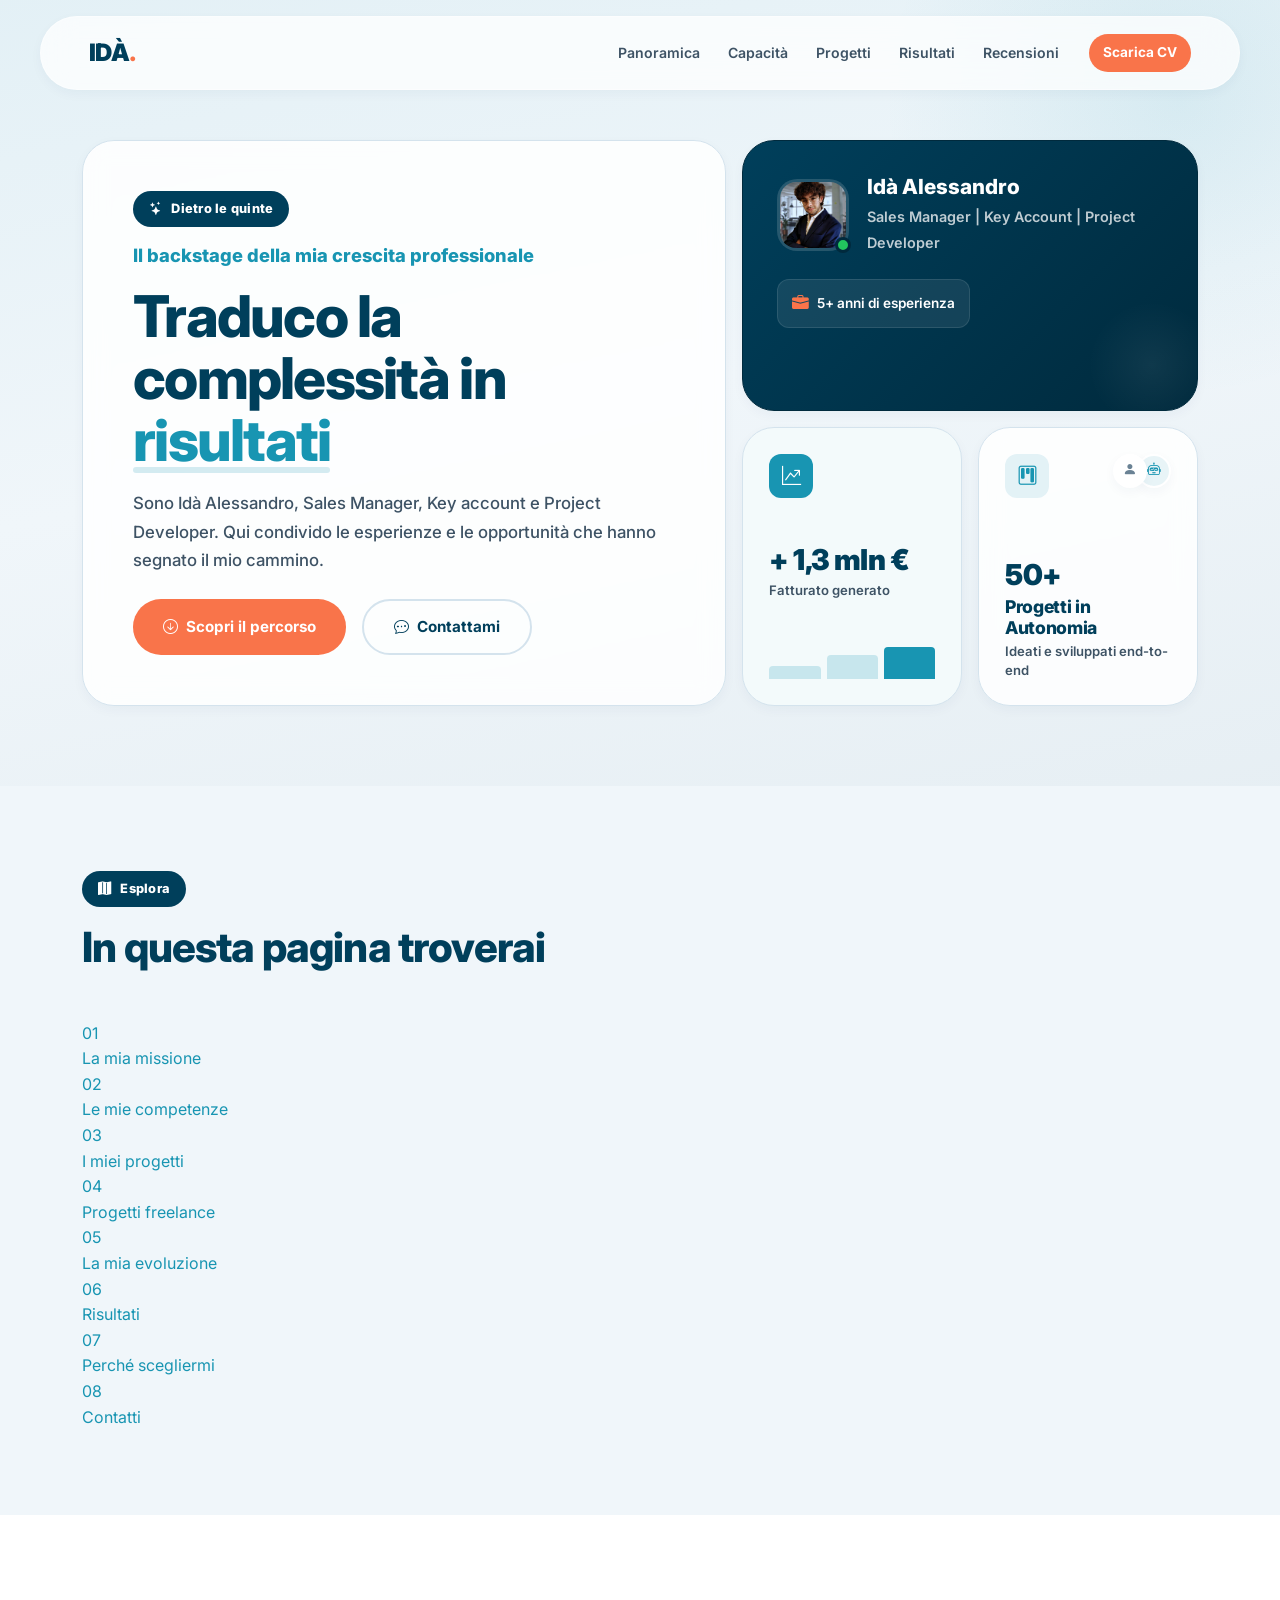
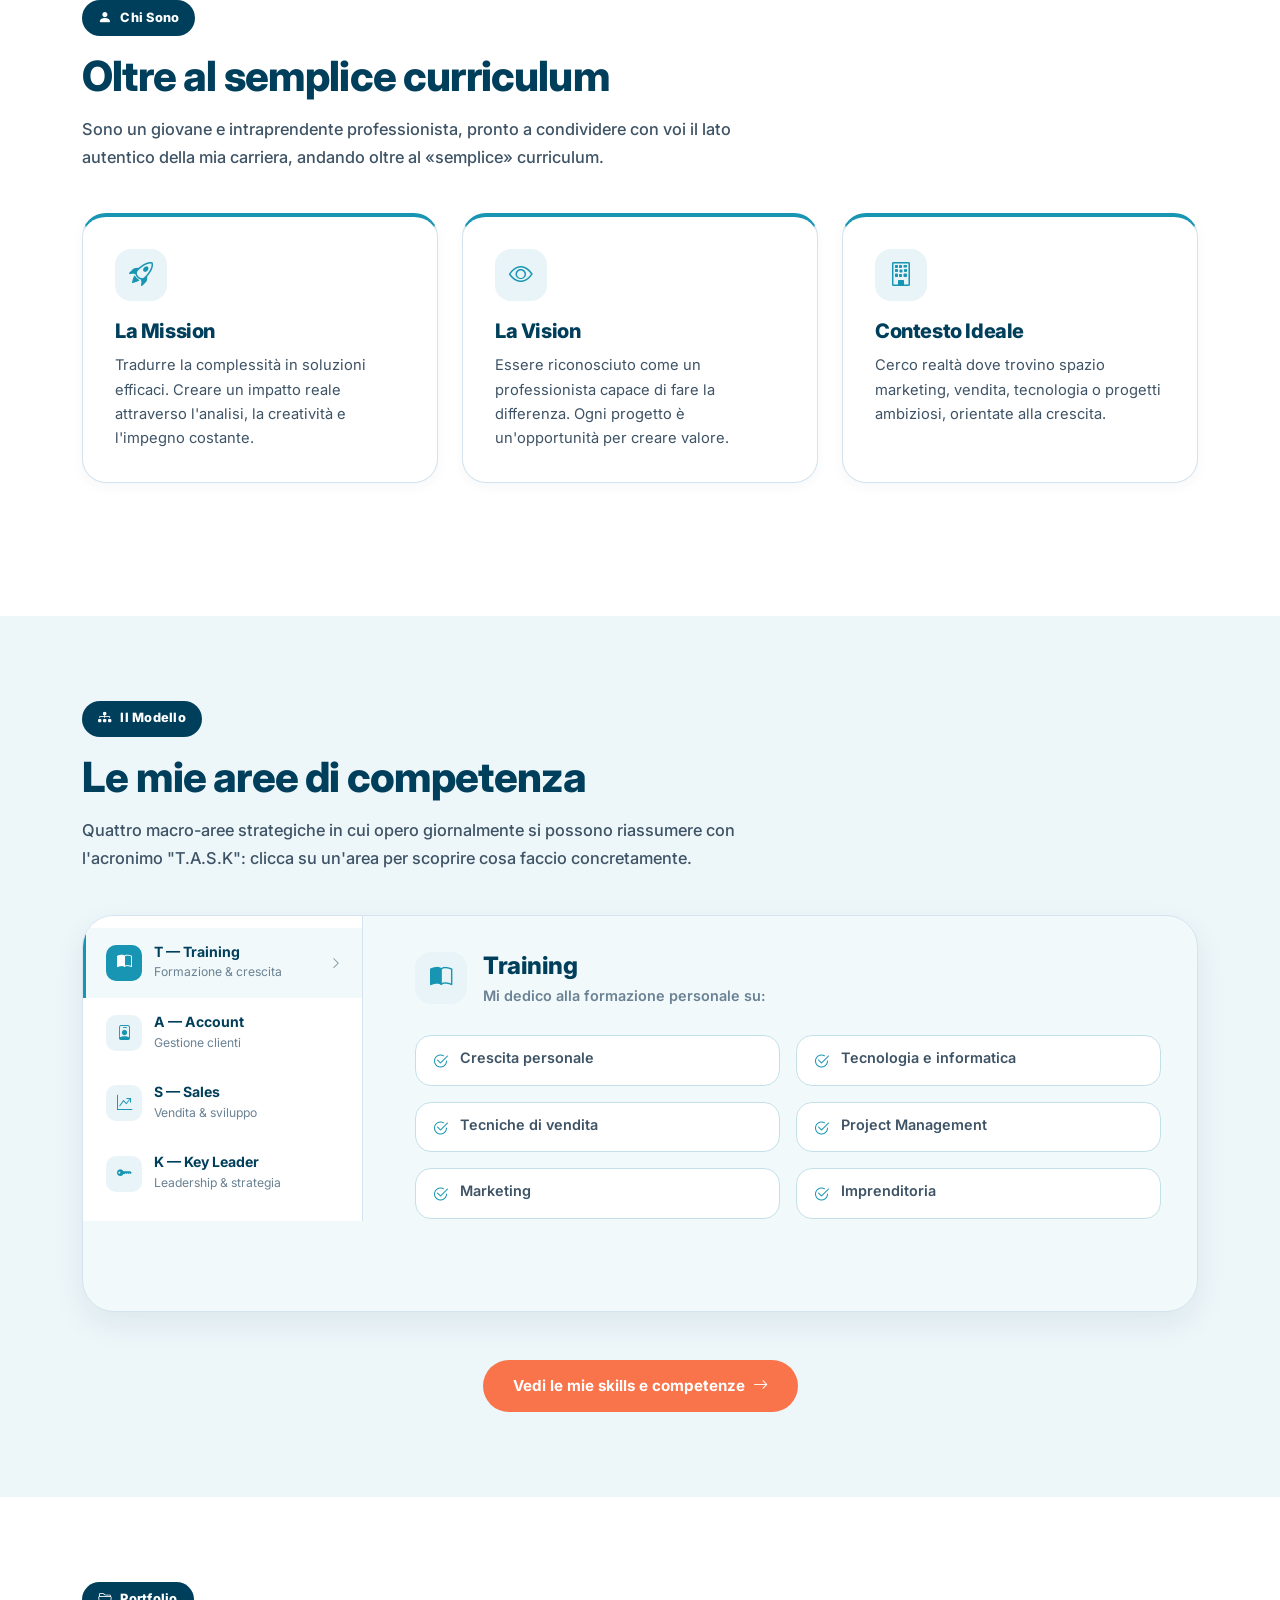
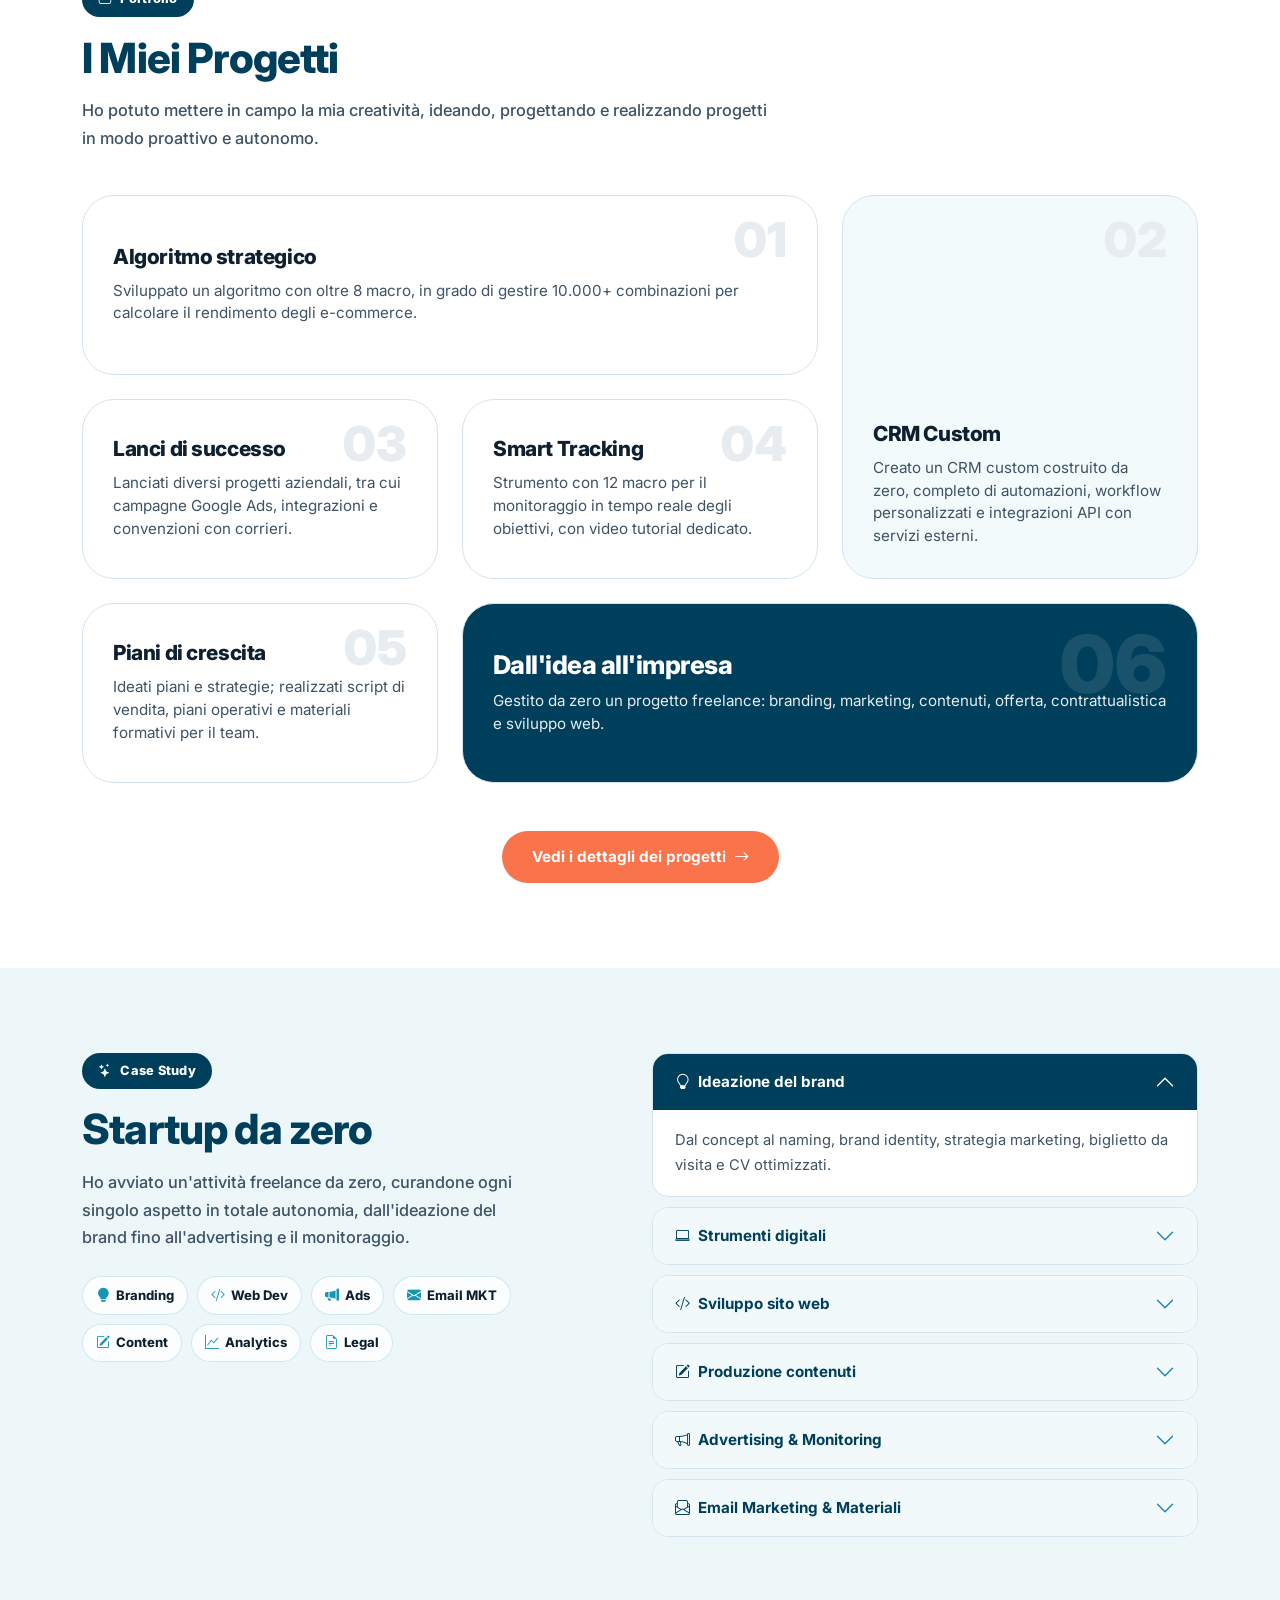
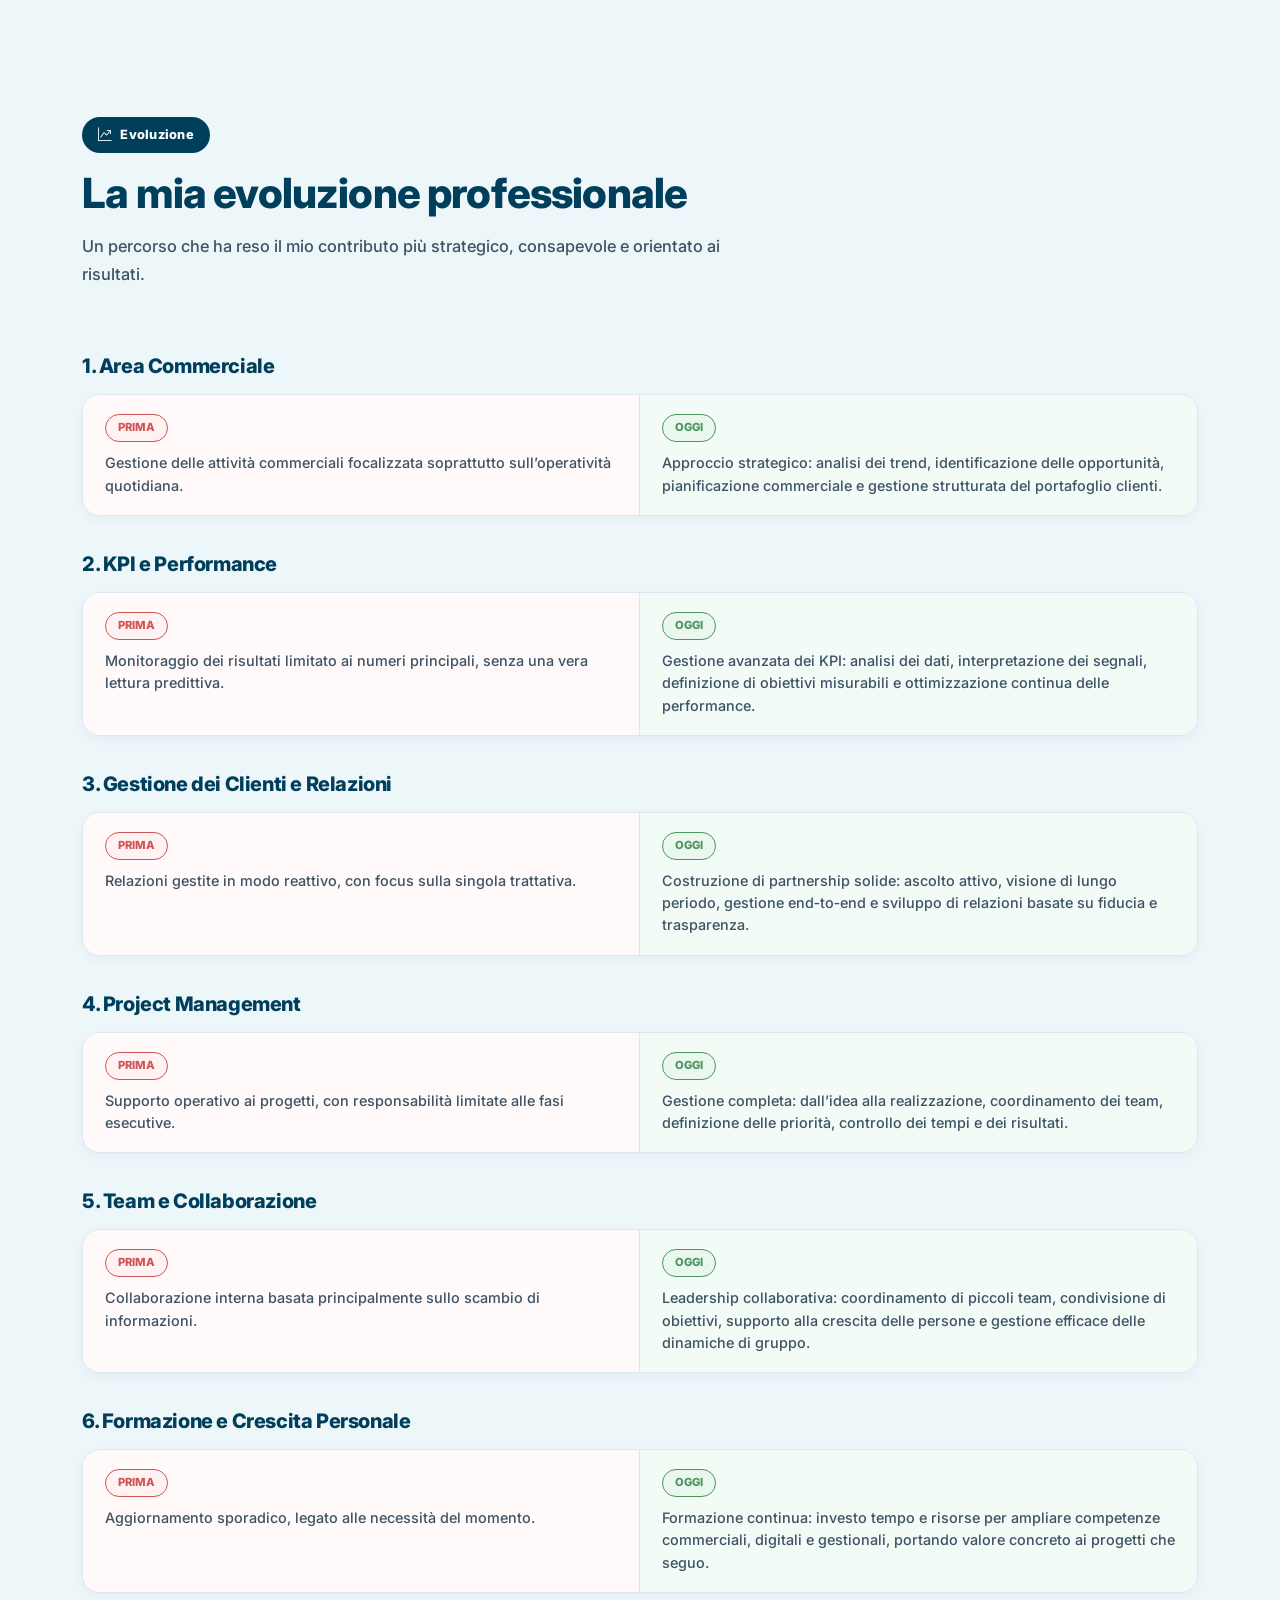
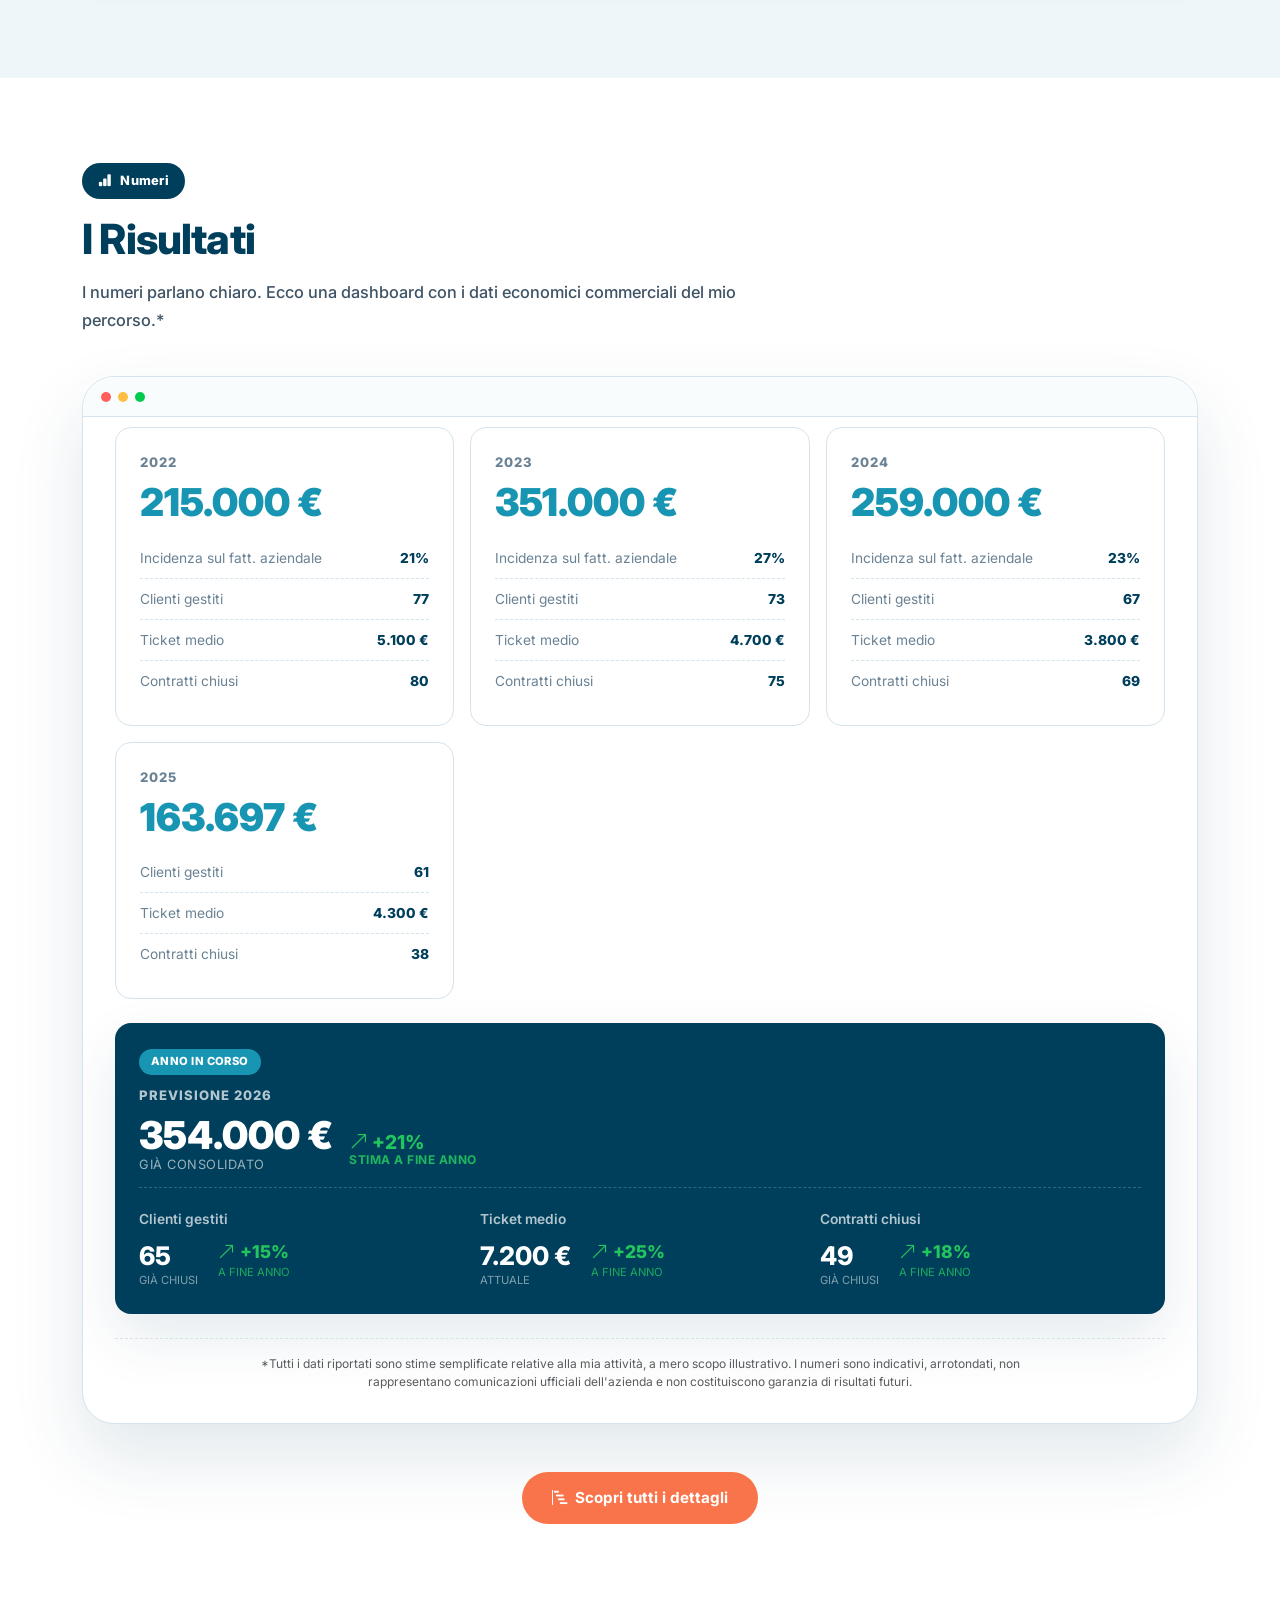
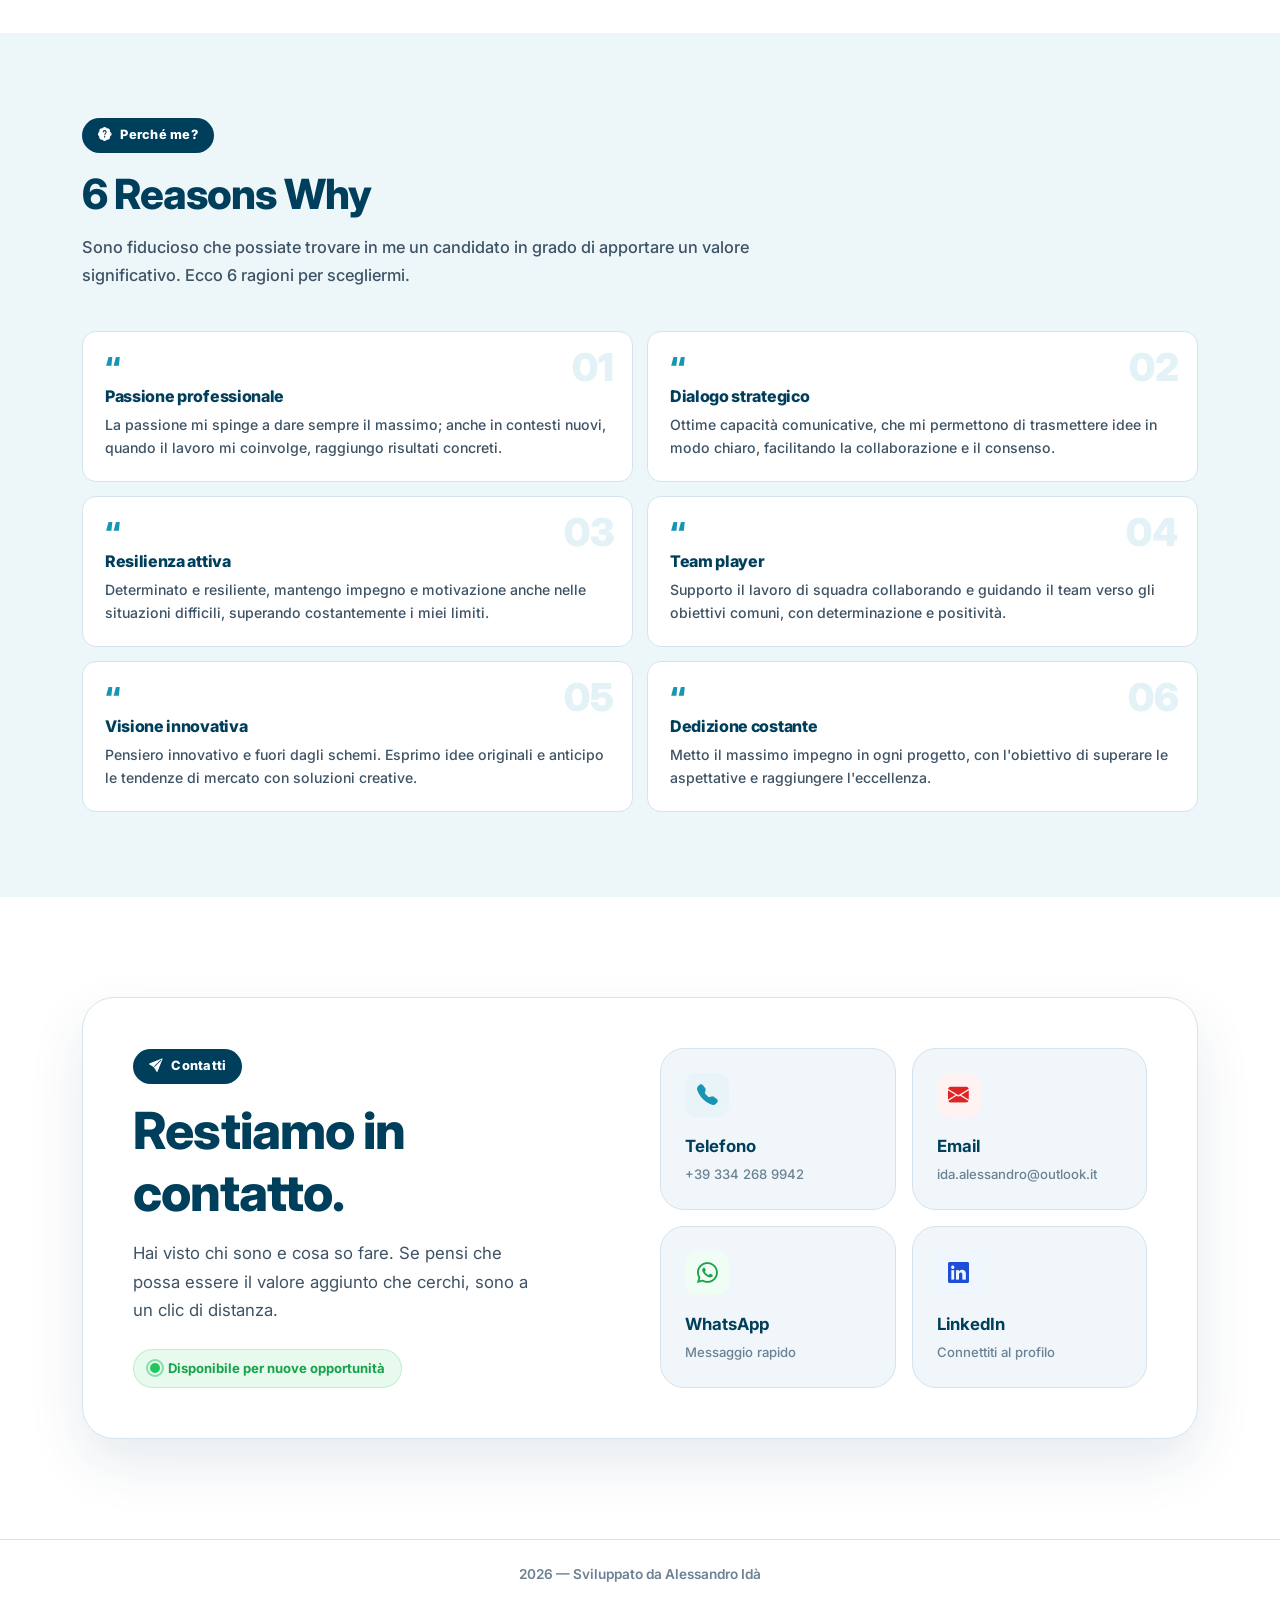
==== index.html @ d394db42 "Update index.html" ====
<!DOCTYPE html>
<html lang="it">
<head>
    <meta charset="utf-8">
    <meta name="viewport" content="width=device-width, initial-scale=1.0">
    <title>Idà Alessandro | Sales Manager · Key Account · Project Developer</title>
    <meta name="description" content="Il backstage della mia crescita professionale. Sales Manager, Key Account e Project Developer con risultati concreti.">
    <meta name="theme-color" content="#003f5b">
    <link href="https://fonts.googleapis.com" rel="preconnect">
    <link href="https://fonts.gstatic.com" rel="preconnect" crossorigin>
    <link href="https://fonts.googleapis.com/css2?family=Inter:wght@300;400;500;600;700;800;900&display=swap" rel="stylesheet">
    <link href="https://cdn.jsdelivr.net/npm/bootstrap@5.3.2/dist/css/bootstrap.min.css" rel="stylesheet">
    <link rel="stylesheet" href="https://cdn.jsdelivr.net/npm/bootstrap-icons@1.11.1/font/bootstrap-icons.css">
    <link href="https://unpkg.com/aos@2.3.1/dist/aos.css" rel="stylesheet">
    <link href="style.css" rel="stylesheet">
</head>
<body>

<!-- ═══════════════════════════════════════════════════════════════
     NAVBAR — Floating Glassmorphism Pill
     ═══════════════════════════════════════════════════════════════ -->
<div class="nav-wrapper">
    <nav id="navbar" class="navbar navbar-expand-lg navbar-floating">
        <div class="container-fluid px-4">
            <a class="navbar-brand" href="#home">IDÀ<span>.</span></a>
            <button class="custom-hamburger d-lg-none" id="mobileMenuBtn">
                <span></span><span></span><span></span>
            </button>
            <div class="d-none d-lg-block" id="navbarNav">
                <ul class="navbar-nav ms-auto align-items-center">
                    <li class="nav-item"><a class="nav-link active" href="index.html">Panoramica</a></li>
                    <li class="nav-item"><a class="nav-link" href="capacita.html">Capacità</a></li>
                    <li class="nav-item"><a class="nav-link" href="progetti.html">Progetti</a></li>
                    <li class="nav-item"><a class="nav-link" href="risultati.html">Risultati</a></li>
                    <li class="nav-item"><a class="nav-link" href="recensioni.html">Recensioni</a></li>
                    <li class="nav-item ms-lg-3"><a class="nav-link nav-cta-btn" href="#contatti">Scarica CV</a></li>
                </ul>
            </div>
        </div>
    </nav>
</div>

<!-- Mobile Sidebar Menu 3/4 -->
<div class="mobile-sidebar-backdrop" id="sidebarBackdrop"></div>
<div class="mobile-sidebar" id="mobileSidebar">
    <div class="msb-header">
        <span class="msb-logo">IDÀ.</span>
        <button class="msb-close" id="mobileMenuClose"><i class="bi bi-x-lg"></i></button>
    </div>
    <nav class="msb-nav">
        <a href="index.html" class="msb-link active">Panoramica</a>
        <a href="capacita.html" class="msb-link">Capacità</a>
        <a href="progetti.html" class="msb-link">Progetti</a>
        <a href="risultati.html" class="msb-link">Risultati</a>
        <a href="recensioni.html" class="msb-link">Recensioni</a>
        <a href="#contatti" class="msb-link cta">Scarica CV</a>
    </nav>
</div>


<!-- ═══════════════════════════════════════════════════════════════
     HERO — Bento Grid Layout (Ultra Modern)
     ═══════════════════════════════════════════════════════════════ -->
<section id="home" class="hero bento-hero">
    <div class="container">
        <div class="bento-hero-grid">

            <!-- Main Content Cell -->
            <div class="bh-cell bh-main" data-aos="fade-up" data-aos-duration="900">
                <div class="kicker"><i class="bi bi-stars"></i> Dietro le quinte</div>
                <p class="hero-pain-line">
                    <span class="d-md-none">Il backstage della mia crescita</span>
                    <span class="d-none d-md-inline">Il backstage della mia crescita professionale</span>
                </p>
                <h1>Traduco la complessità in <em>risultati</em></h1>
                <p class="hero-lead">Sono Idà Alessandro, Sales Manager, Key account e Project Developer. Qui condivido le esperienze e le opportunità che hanno segnato il mio cammino.</p>

                <div class="hero-actions mt-4 d-flex flex-wrap gap-3">
                    <a href="#chi-sono" class="btn-cta"><i class="bi bi-arrow-down-circle"></i> Scopri il percorso</a>
                    <a href="#contatti" class="btn-outline"><i class="bi bi-chat-dots"></i> Contattami</a>
                </div>
            </div>

            <!-- Profile Cell -->
            <div class="bh-cell bh-profile" data-aos="fade-up" data-aos-duration="900" data-aos-delay="100">
                <div class="bh-profile-top">
                    <div class="bh-avatar">
                        <!-- Sostituisci questo link con la tua foto reale -->
                        <img src="images/Foto profilo.jpeg" alt="Foto Idà Alessandro" style="object-fit: cover;">
                        <div class="bh-status-dot"></div>
                    </div>
                    <div class="bh-profile-info">
                        <strong>Idà Alessandro</strong>
                        <span>Sales Manager | Key Account | Project Developer</span>
                    </div>
                </div>
                <div class="bh-profile-tags mt-4">
                    <div class="bh-tag"><i class="bi bi-briefcase-fill"></i> 5+ anni di esperienza</div>
                </div>
            </div>

            <!-- Stats Cell 1: Fatturato -->
            <div class="bh-cell bh-stat stat-revenue" data-aos="fade-up" data-aos-duration="900" data-aos-delay="200">
                <div class="bh-stat-icon"><i class="bi bi-graph-up-arrow"></i></div>
                <div class="bh-stat-data">
                    <h3>+ 1,3 mln €</h3>
                    <p>Fatturato generato</p>
                </div>
                <div class="bh-stat-chart">
                    <div class="bar bar-1"></div>
                    <div class="bar bar-2"></div>
                    <div class="bar bar-3"></div>
                </div>
            </div>

            <!-- Stats Cell 2: Progetti -->
            <div class="bh-cell bh-stat stat-projects" data-aos="fade-up" data-aos-duration="900" data-aos-delay="300">
                <div class="bh-stat-top">
                    <div class="bh-stat-icon"><i class="bi bi-kanban"></i></div>
                    <div class="bh-avatars">
                        <span><i class="bi bi-person-fill"></i></span>
                        <span><i class="bi bi-robot"></i></span>
                    </div>
                </div>
                <div class="bh-stat-data">
                    <h3>50+</h3>
                    <h4>Progetti in Autonomia</h4>
                    <p>Ideati e sviluppati end-to-end</p>
                </div>
            </div>

        </div>
    </div>
</section>


<!-- ═══════════════════════════════════════════════════════════════
     PAGE INDEX / TIMELINE (IN QUESTA PAGINA TROVERAI)
     ═══════════════════════════════════════════════════════════════ -->
<section id="page-index" class="cv-section timeline-section">
    <div class="container">
        <div class="section-header mb-5" data-aos="fade-up">
            <div class="kicker"><i class="bi bi-map-fill"></i> Esplora</div>
            <h2>In questa pagina troverai</h2>
        </div>

        <div class="explore-matrix" data-aos="fade-up" data-aos-delay="100">
            <a href="#chi-sono" class="matrix-item">
                <div class="mi-dot">01</div>
                <span class="mi-text">La mia missione</span>
            </a>
            <a href="#task" class="matrix-item">
                <div class="mi-dot">02</div>
                <span class="mi-text">Le mie competenze</span>
            </a>
            <a href="#progetti" class="matrix-item">
                <div class="mi-dot">03</div>
                <span class="mi-text">I miei progetti</span>
            </a>
            <a href="#startup" class="matrix-item">
                <div class="mi-dot">04</div>
                <span class="mi-text">Progetti freelance</span>
            </a>
            <a href="#obiettivi" class="matrix-item">
                <div class="mi-dot">05</div>
                <span class="mi-text">La mia evoluzione</span>
            </a>
            <a href="#risultati" class="matrix-item">
                <div class="mi-dot">06</div>
                <span class="mi-text">Risultati</span>
            </a>
            <a href="#reasons" class="matrix-item">
                <div class="mi-dot">07</div>
                <span class="mi-text">Perché scegliermi</span>
            </a>
            <a href="#contatti" class="matrix-item">
                <div class="mi-dot">08</div>
                <span class="mi-text">Contatti</span>
            </a>
        </div>
    </div>
</section>

<!-- ═══════════════════════════════════════════════════════════════
     CHI SONO — accent-top vision cards + Before/After rows
     ═══════════════════════════════════════════════════════════════ -->
<section id="chi-sono" class="cv-section white">
    <div class="container">
        <div class="section-header" data-aos="fade-up">
            <div class="kicker"><i class="bi bi-person-fill"></i> Chi Sono</div>
            <h2>Oltre al semplice curriculum</h2>
            <p>Sono un giovane e intraprendente professionista, pronto a condividere con voi il lato autentico della mia carriera, andando oltre al «semplice» curriculum.</p>
        </div>

        <div class="row g-4 mb-5">
            <div class="col-md-4" data-aos="fade-up" data-aos-delay="50">
                <div class="vision-card">
                    <div class="vision-icon"><i class="bi bi-rocket-takeoff"></i></div>
                    <h3>La Mission</h3>
                    <p>Tradurre la complessità in soluzioni efficaci. Creare un impatto reale attraverso l'analisi, la creatività e l'impegno costante.</p>
                </div>
            </div>
            <div class="col-md-4" data-aos="fade-up" data-aos-delay="150">
                <div class="vision-card">
                    <div class="vision-icon"><i class="bi bi-eye"></i></div>
                    <h3>La Vision</h3>
                    <p>Essere riconosciuto come un professionista capace di fare la differenza. Ogni progetto è un'opportunità per creare valore.</p>
                </div>
            </div>
            <div class="col-md-4" data-aos="fade-up" data-aos-delay="250">
                <div class="vision-card">
                    <div class="vision-icon"><i class="bi bi-building"></i></div>
                    <h3>Contesto Ideale</h3>
                    <p>Cerco realtà dove trovino spazio marketing, vendita, tecnologia o progetti ambiziosi, orientate alla crescita.</p>
                </div>
            </div>
        </div>
    </div>
</section>


<!-- ═══════════════════════════════════════════════════════════════
     T.A.S.K. — Interactive tab layout
     ═══════════════════════════════════════════════════════════════ -->
<section id="task" class="cv-section soft">
    <div class="container">
        <div class="section-header" data-aos="fade-up">
            <div class="kicker"><i class="bi bi-diagram-3-fill"></i> Il Modello</div>
            <h2>Le mie aree di competenza</h2>
            <p>Quattro macro-aree strategiche in cui opero giornalmente si possono riassumere con l'acronimo "T.A.S.K": clicca su un'area per scoprire cosa faccio concretamente.</p>
        </div>

        <div class="task-explorer" data-aos="fade-up" data-aos-delay="100">

            <!-- Left: tab navigation -->
            <div class="task-tabs">
                <button class="task-tab active" data-tab="training">
                    <div class="task-tab-icon"><i class="bi bi-book-half"></i></div>
                    <div>
                        <strong>T — Training</strong>
                        <span>Formazione & crescita</span>
                    </div>
                    <i class="bi bi-chevron-right task-tab-arrow"></i>
                </button>
                <button class="task-tab" data-tab="account">
                    <div class="task-tab-icon"><i class="bi bi-person-badge"></i></div>
                    <div>
                        <strong>A — Account</strong>
                        <span>Gestione clienti</span>
                    </div>
                    <i class="bi bi-chevron-right task-tab-arrow"></i>
                </button>
                <button class="task-tab" data-tab="sales">
                    <div class="task-tab-icon"><i class="bi bi-graph-up-arrow"></i></div>
                    <div>
                        <strong>S — Sales</strong>
                        <span>Vendita & sviluppo</span>
                    </div>
                    <i class="bi bi-chevron-right task-tab-arrow"></i>
                </button>
                <button class="task-tab" data-tab="keyleader">
                    <div class="task-tab-icon"><i class="bi bi-key-fill"></i></div>
                    <div>
                        <strong>K — Key Leader</strong>
                        <span>Leadership & strategia</span>
                    </div>
                    <i class="bi bi-chevron-right task-tab-arrow"></i>
                </button>
            </div>

            <!-- Right: detail panel -->
            <div class="task-detail">

                <div class="task-panel active" id="panel-training">
                    <div class="tp-head">
                        <div class="tp-icon"><i class="bi bi-book-half"></i></div>
                        <div>
                            <h3>Training</h3>
                            <p class="tp-sub">Mi dedico alla formazione personale su:</p>
                        </div>
                    </div>
                    <div class="tp-items">
                        <div class="tp-item-grid">
                            <div class="tp-item"><i class="bi bi-check2-circle"></i><span>Crescita personale</span></div>
                            <div class="tp-item"><i class="bi bi-check2-circle"></i><span>Tecnologia e informatica</span></div>
                            <div class="tp-item"><i class="bi bi-check2-circle"></i><span>Tecniche di vendita</span></div>
                            <div class="tp-item"><i class="bi bi-check2-circle"></i><span>Project Management</span></div>
                            <div class="tp-item"><i class="bi bi-check2-circle"></i><span>Marketing</span></div>
                            <div class="tp-item"><i class="bi bi-check2-circle"></i><span>Imprenditoria</span></div>
                        </div>
                    </div>
                </div>

                <div class="task-panel" id="panel-account">
                    <div class="tp-head">
                        <div class="tp-icon" style="background: color-mix(in srgb, var(--cta) 12%, white); color:var(--cta)"><i class="bi bi-person-badge"></i></div>
                        <div>
                            <h3>Account Manager</h3>
                            <p class="tp-sub">Gestisco le relazioni con i clienti:</p>
                        </div>
                    </div>
                    <div class="tp-items">
                        <div class="tp-item-grid">
                            <div class="tp-item"><i class="bi bi-check2-circle"></i><span>Risolvendo problemi</span></div>
                            <div class="tp-item"><i class="bi bi-check2-circle"></i><span>Intervenendo rapidamente</span></div>
                            <div class="tp-item"><i class="bi bi-check2-circle"></i><span>Analizzando esigenze</span></div>
                            <div class="tp-item"><i class="bi bi-check2-circle"></i><span>Gestendo gli insoluti</span></div>
                            <div class="tp-item"><i class="bi bi-check2-circle"></i><span>Seguendoli a 360°</span></div>
                            <div class="tp-item"><i class="bi bi-check2-circle"></i><span>Fidelizzandoli</span></div>
                        </div>
                    </div>
                </div>

                <div class="task-panel" id="panel-sales">
                    <div class="tp-head">
                        <div class="tp-icon" style="background: color-mix(in srgb, #22c55e 12%, white); color:#16a34a"><i class="bi bi-graph-up-arrow"></i></div>
                        <div>
                            <h3>Sales</h3>
                            <p class="tp-sub">Guido tutti i processi di vendita, occupandomi di:</p>
                        </div>
                    </div>
                    <div class="tp-items">
                        <div class="tp-item-grid">
                            <div class="tp-item"><i class="bi bi-check2-circle"></i><span>Trattative inbound</span></div>
                            <div class="tp-item"><i class="bi bi-check2-circle"></i><span>Preparazione offerte</span></div>
                            <div class="tp-item"><i class="bi bi-check2-circle"></i><span>Up/Cross selling</span></div>
                            <div class="tp-item"><i class="bi bi-check2-circle"></i><span>Video dimostrazioni</span></div>
                            <div class="tp-item"><i class="bi bi-check2-circle"></i><span>Negoziazioni</span></div>
                            <div class="tp-item"><i class="bi bi-check2-circle"></i><span>Analisi del business</span></div>
                        </div>
                    </div>
                </div>

                <div class="task-panel" id="panel-keyleader">
                    <div class="tp-head">
                        <div class="tp-icon" style="background: color-mix(in srgb, var(--main) 12%, white); color:var(--main)"><i class="bi bi-key-fill"></i></div>
                        <div>
                            <h3>Key Leader</h3>
                            <p class="tp-sub">Assicuro il successo dei progetti aziendali:</p>
                        </div>
                    </div>
                    <div class="tp-items">
                        <div class="tp-item-grid">
                            <div class="tp-item"><i class="bi bi-check2-circle"></i><span>Coordinando il team</span></div>
                            <div class="tp-item"><i class="bi bi-check2-circle"></i><span>Redigendo i report</span></div>
                            <div class="tp-item"><i class="bi bi-check2-circle"></i><span>Ideandoli/realizzandoli</span></div>
                            <div class="tp-item"><i class="bi bi-check2-circle"></i><span>Analizzando i dati</span></div>
                            <div class="tp-item"><i class="bi bi-check2-circle"></i><span>Presidiando riunioni</span></div>
                            <div class="tp-item"><i class="bi bi-check2-circle"></i><span>Proponendo soluzioni</span></div>
                        </div>
                    </div>
                </div>

            </div>
        </div>
        </div>

        <div class="text-center mt-5" data-aos="fade-up">
            <a href="capacita.html" class="btn-cta">Vedi le mie skills e competenze <i class="bi bi-arrow-right"></i></a>
        </div>
    </div>
</section>










<!-- ═══════════════════════════════════════════════════════════════
     PROGETTI — Bento Grid (asymmetric layout)
     ═══════════════════════════════════════════════════════════════ -->
<section id="progetti" class="cv-section white">
    <div class="container">
        <div class="section-header" data-aos="fade-up">
            <div class="kicker"><i class="bi bi-folder2-open"></i> Portfolio</div>
            <h2>I Miei Progetti</h2>
            <p>Ho potuto mettere in campo la mia creatività, ideando, progettando e realizzando progetti in modo proattivo e autonomo.</p>
        </div>

        <div class="projects-bento-grid" data-aos="fade-up" data-aos-delay="100">
            <!-- Box 1 (Largo) -->
            <div class="pb-card pb-wide">
                <span class="pb-num">01</span>
                <div class="pb-content">
                    <h4>Algoritmo strategico</h4>
                    <p>Sviluppato un algoritmo con oltre 8 macro, in grado di gestire 10.000+ combinazioni per calcolare il rendimento degli e-commerce.</p>
                </div>
            </div>

            <!-- Box 2 (Alto) -->
            <div class="pb-card pb-tall">
                <span class="pb-num">02</span>
                <div class="pb-content">
                    <h4>CRM Custom</h4>
                    <p>Creato un CRM custom costruito da zero, completo di automazioni, workflow personalizzati e integrazioni API con servizi esterni.</p>
                </div>
            </div>

            <!-- Box 3 (Normale) -->
            <div class="pb-card">
                <span class="pb-num">03</span>
                <div class="pb-content">
                    <h4>Lanci di successo</h4>
                    <p>Lanciati diversi progetti aziendali, tra cui campagne Google Ads, integrazioni e convenzioni con corrieri.</p>
                </div>
            </div>

            <!-- Box 4 (Normale) -->
            <div class="pb-card">
                <span class="pb-num">04</span>
                <div class="pb-content">
                    <h4>Smart Tracking</h4>
                    <p>Strumento con 12 macro per il monitoraggio in tempo reale degli obiettivi, con video tutorial dedicato.</p>
                </div>
            </div>

            <!-- Box 5 (Normale) -->
            <div class="pb-card">
                <span class="pb-num">05</span>
                <div class="pb-content">
                    <h4>Piani di crescita</h4>
                    <p>Ideati piani e strategie; realizzati script di vendita, piani operativi e materiali formativi per il team.</p>
                </div>
            </div>

            <!-- Box 6 (Largo/Messo in Evidenza) -->
            <div class="pb-card pb-highlight">
                <span class="pb-num">06</span>
                <div class="pb-content">
                    <h4>Dall'idea all'impresa</h4>
                    <p>Gestito da zero un progetto freelance: branding, marketing, contenuti, offerta, contrattualistica e sviluppo web.</p>
                </div>
            </div>
        </div>
    </div>

        <div class="text-center mt-5" data-aos="fade-up">
            <a href="progetti.html" class="btn-cta">Vedi i dettagli dei progetti <i class="bi bi-arrow-right"></i></a>
        </div>
    </div>
</section>


<!-- ═══════════════════════════════════════════════════════════════
     STARTUP DA ZERO — Accordion + Flow Chips (Everoo FAQ style)
     ═══════════════════════════════════════════════════════════════ -->
<section id="startup" class="cv-section soft">
    <div class="container">
        <div class="row">
            <div class="col-lg-5" data-aos="fade-right">
                <div class="section-header mb-0">
                    <div class="kicker"><i class="bi bi-stars"></i> Case Study</div>
                    <h2>Startup da zero</h2>
                    <p>Ho avviato un'attività freelance da zero, curandone ogni singolo aspetto in totale autonomia, dall'ideazione del brand fino all'advertising e il monitoraggio.</p>
                </div>
                <div class="flow-chips mt-4" data-aos="fade-up" data-aos-delay="200">
                    <span><i class="bi bi-lightbulb-fill"></i> Branding</span>
                    <span><i class="bi bi-code-slash"></i> Web Dev</span>
                    <span><i class="bi bi-megaphone-fill"></i> Ads</span>
                    <span><i class="bi bi-envelope-fill"></i> Email MKT</span>
                    <span><i class="bi bi-pencil-square"></i> Content</span>
                    <span><i class="bi bi-graph-up"></i> Analytics</span>
                    <span><i class="bi bi-file-earmark-text"></i> Legal</span>
                </div>
            </div>

            <div class="col-lg-6 offset-lg-1 mt-5 mt-lg-0" data-aos="fade-left">
                <div class="accordion startup-accordion" id="startupAcc">
                    <div class="accordion-item">
                        <h2 class="accordion-header"><button class="accordion-button" type="button" data-bs-toggle="collapse" data-bs-target="#acc1"><i class="bi bi-lightbulb me-2"></i> Ideazione del brand</button></h2>
                        <div id="acc1" class="accordion-collapse collapse show" data-bs-parent="#startupAcc"><div class="accordion-body">Dal concept al naming, brand identity, strategia marketing, biglietto da visita e CV ottimizzati.</div></div>
                    </div>
                    <div class="accordion-item">
                        <h2 class="accordion-header"><button class="accordion-button collapsed" type="button" data-bs-toggle="collapse" data-bs-target="#acc2"><i class="bi bi-laptop me-2"></i> Strumenti digitali</button></h2>
                        <div id="acc2" class="accordion-collapse collapse" data-bs-parent="#startupAcc"><div class="accordion-body">Configurati Beacons, Calendly, social media, canale WhatsApp Business e firma Gmail in HTML personalizzata.</div></div>
                    </div>
                    <div class="accordion-item">
                        <h2 class="accordion-header"><button class="accordion-button collapsed" type="button" data-bs-toggle="collapse" data-bs-target="#acc3"><i class="bi bi-code-slash me-2"></i> Sviluppo sito web</button></h2>
                        <div id="acc3" class="accordion-collapse collapse" data-bs-parent="#startupAcc"><div class="accordion-body">Sito custom a 6 pagine in HTML, CSS e JS senza template, con sitemap, cookie policy e integrazione Brevo.</div></div>
                    </div>
                    <div class="accordion-item">
                        <h2 class="accordion-header"><button class="accordion-button collapsed" type="button" data-bs-toggle="collapse" data-bs-target="#acc4"><i class="bi bi-pencil-square me-2"></i> Produzione contenuti</button></h2>
                        <div id="acc4" class="accordion-collapse collapse" data-bs-parent="#startupAcc"><div class="accordion-body">Tutti i copy per sito e blog, informativa privacy, piano editoriale mensile con testi e grafiche coordinate.</div></div>
                    </div>
                    <div class="accordion-item">
                        <h2 class="accordion-header"><button class="accordion-button collapsed" type="button" data-bs-toggle="collapse" data-bs-target="#acc5"><i class="bi bi-megaphone me-2"></i> Advertising & Monitoring</button></h2>
                        <div id="acc5" class="accordion-collapse collapse" data-bs-parent="#startupAcc"><div class="accordion-body">Google My Business, Search Console, Tag Manager, Analytics. Campagne Google Ads e annunci su piattaforme scouting.</div></div>
                    </div>
                    <div class="accordion-item">
                        <h2 class="accordion-header"><button class="accordion-button collapsed" type="button" data-bs-toggle="collapse" data-bs-target="#acc6"><i class="bi bi-envelope-paper me-2"></i> Email Marketing & Materiali</button></h2>
                        <div id="acc6" class="accordion-collapse collapse" data-bs-parent="#startupAcc"><div class="accordion-body">Brevo con form e newsletter, 8+ template email HTML, automazioni, contratti, fidelity card, brochure e grafiche.</div></div>
                    </div>
                </div>
            </div>
        </div>
    </div>
</section>


<!-- ═══════════════════════════════════════════════════════════════
     OBIETTIVI — Before/After rows
     ═══════════════════════════════════════════════════════════════ -->
<section id="obiettivi" class="cv-section soft">
    <div class="container">
        <div class="section-header" data-aos="fade-up">
            <div class="kicker"><i class="bi bi-graph-up-arrow"></i> Evoluzione</div>
            <h2>La mia evoluzione professionale</h2>
            <p>Un percorso che ha reso il mio contributo più strategico, consapevole e orientato ai risultati.</p>
        </div>

        <div class="ba-list" data-aos="fade-up">
            <h5 class="mt-4 mb-1" style="color: var(--main);">1. Area Commerciale</h5>
            <div class="ba-row">
                <div class="ba-cell before">
                    <div class="ba-pill">Prima</div>
                    <p>Gestione delle attività commerciali focalizzata soprattutto sull’operatività quotidiana.</p>
                </div>
                <div class="ba-cell after">
                    <div class="ba-pill">Oggi</div>
                    <p>Approccio strategico: analisi dei trend, identificazione delle opportunità, pianificazione commerciale e gestione strutturata del portafoglio clienti.</p>
                </div>
            </div>
            
            <h5 class="mt-4 mb-1" style="color: var(--main);">2. KPI e Performance</h5>
            <div class="ba-row">
                <div class="ba-cell before">
                    <div class="ba-pill">Prima</div>
                    <p>Monitoraggio dei risultati limitato ai numeri principali, senza una vera lettura predittiva.</p>
                </div>
                <div class="ba-cell after">
                    <div class="ba-pill">Oggi</div>
                    <p>Gestione avanzata dei KPI: analisi dei dati, interpretazione dei segnali, definizione di obiettivi misurabili e ottimizzazione continua delle performance.</p>
                </div>
            </div>

            <h5 class="mt-4 mb-1" style="color: var(--main);">3. Gestione dei Clienti e Relazioni</h5>
            <div class="ba-row">
                <div class="ba-cell before">
                    <div class="ba-pill">Prima</div>
                    <p>Relazioni gestite in modo reattivo, con focus sulla singola trattativa.</p>
                </div>
                <div class="ba-cell after">
                    <div class="ba-pill">Oggi</div>
                    <p>Costruzione di partnership solide: ascolto attivo, visione di lungo periodo, gestione end‑to‑end e sviluppo di relazioni basate su fiducia e trasparenza.</p>
                </div>
            </div>

            <h5 class="mt-4 mb-1" style="color: var(--main);">4. Project Management</h5>
            <div class="ba-row">
                <div class="ba-cell before">
                    <div class="ba-pill">Prima</div>
                    <p>Supporto operativo ai progetti, con responsabilità limitate alle fasi esecutive.</p>
                </div>
                <div class="ba-cell after">
                    <div class="ba-pill">Oggi</div>
                    <p>Gestione completa: dall’idea alla realizzazione, coordinamento dei team, definizione delle priorità, controllo dei tempi e dei risultati.</p>
                </div>
            </div>

            <h5 class="mt-4 mb-1" style="color: var(--main);">5. Team e Collaborazione</h5>
            <div class="ba-row">
                <div class="ba-cell before">
                    <div class="ba-pill">Prima</div>
                    <p>Collaborazione interna basata principalmente sullo scambio di informazioni.</p>
                </div>
                <div class="ba-cell after">
                    <div class="ba-pill">Oggi</div>
                    <p>Leadership collaborativa: coordinamento di piccoli team, condivisione di obiettivi, supporto alla crescita delle persone e gestione efficace delle dinamiche di gruppo.</p>
                </div>
            </div>

            <h5 class="mt-4 mb-1" style="color: var(--main);">6. Formazione e Crescita Personale</h5>
            <div class="ba-row">
                <div class="ba-cell before">
                    <div class="ba-pill">Prima</div>
                    <p>Aggiornamento sporadico, legato alle necessità del momento.</p>
                </div>
                <div class="ba-cell after">
                    <div class="ba-pill">Oggi</div>
                    <p>Formazione continua: investo tempo e risorse per ampliare competenze commerciali, digitali e gestionali, portando valore concreto ai progetti che seguo.</p>
                </div>
            </div>
        </div>
    </div>
</section>




<!-- ═══════════════════════════════════════════════════════════════
     RISULTATI — Dashboard window-mockup (macOS-style)
     ═══════════════════════════════════════════════════════════════ -->
<section id="risultati" class="cv-section white">
    <div class="container">
        <div class="section-header" data-aos="fade-up">
            <div class="kicker"><i class="bi bi-bar-chart-fill"></i> Numeri</div>
            <h2>I Risultati</h2>
            <p>I numeri parlano chiaro. Ecco una dashboard con i dati economici commerciali del mio percorso.*</p>
        </div>

        <div class="results-dashboard" data-aos="fade-up">
            <!-- macOS window bar -->
            <div class="results-window-bar">
                <span></span><span></span><span></span>
            </div>

            <div class="results-body" style="padding-top: 10px;">
                <!-- Year columns -->
                <div class="year-grid">
                    <div class="year-col">
                        <div class="year-label">2022</div>
                        <div class="year-value">215.000 €</div>
                        <div class="year-rows">
                            <div class="year-row"><span>Incidenza sul fatt. aziendale</span><strong>21%</strong></div>
                            <div class="year-row"><span>Clienti gestiti</span><strong>77</strong></div>
                            <div class="year-row"><span>Ticket medio</span><strong>5.100 €</strong></div>
                            <div class="year-row"><span>Contratti chiusi</span><strong>80</strong></div>
                        </div>
                    </div>
                    <div class="year-col">
                        <div class="year-label">2023</div>
                        <div class="year-value">351.000 €</div>
                        <div class="year-rows">
                            <div class="year-row"><span>Incidenza sul fatt. aziendale</span><strong>27%</strong></div>
                            <div class="year-row"><span>Clienti gestiti</span><strong>73</strong></div>
                            <div class="year-row"><span>Ticket medio</span><strong>4.700 €</strong></div>
                            <div class="year-row"><span>Contratti chiusi</span><strong>75</strong></div>
                        </div>
                    </div>
                    <div class="year-col">
                        <div class="year-label">2024</div>
                        <div class="year-value">259.000 €</div>
                        <div class="year-rows">
                            <div class="year-row"><span>Incidenza sul fatt. aziendale</span><strong>23%</strong></div>
                            <div class="year-row"><span>Clienti gestiti</span><strong>67</strong></div>
                            <div class="year-row"><span>Ticket medio</span><strong>3.800 €</strong></div>
                            <div class="year-row"><span>Contratti chiusi</span><strong>69</strong></div>
                        </div>
                    </div>
                    <div class="year-col">
                        <div class="year-label">2025</div>
                        <div class="year-value">163.697 €</div>
                        <div class="year-rows">
                            <div class="year-row"><span>Clienti gestiti</span><strong>61</strong></div>
                            <div class="year-row"><span>Ticket medio</span><strong>4.300 €</strong></div>
                            <div class="year-row"><span>Contratti chiusi</span><strong>38</strong></div>
                        </div>
                    </div>
                </div>

                <!-- 2026 Forecast Column -->
                <div class="year-col-full" style="margin-top: 24px;">
                    <div class="year-col featured dark-theme" style="background: var(--main); color: #fff; border: none; box-shadow: var(--shadow-lg);">
                        <div class="year-badge" style="background: var(--second); color: #fff;">Anno in corso</div>
                        <div class="year-label" style="color: rgba(255,255,255,0.7);">Previsione 2026</div>
                        <div class="year-value" style="color: #fff; display: flex; align-items: flex-end; gap: 16px; flex-wrap: wrap;">
                            <div>
                                <span style="font-size: clamp(1.8rem, 3vw, 2.4rem); font-weight: 900; line-height: 1;">354.000 €</span>
                                <div style="font-size: 0.8rem; font-weight: normal; color: rgba(255,255,255,0.6); margin-top: 4px; text-transform: uppercase; letter-spacing: 0.5px;">Già consolidato</div>
                            </div>
                            <div style="margin-bottom: 5px;">
                                <span class="forecast-arrow" style="font-size: 1.2rem; color: #22c55e; font-weight: 800;"><i class="bi bi-arrow-up-right"></i> +21%</span>
                                <div style="font-size: 0.75rem; font-weight: bold; color: rgba(34,197,94,0.9); text-transform: uppercase; letter-spacing: 0.5px;">Stima a fine anno</div>
                            </div>
                        </div>
                        <div class="year-rows forecast-rows" style="display: grid; grid-template-columns: repeat(auto-fit, minmax(200px, 1fr)); gap: 20px; border-top: 1px dashed rgba(255,255,255,0.2); padding-top: 20px;">
                            <div class="year-row" style="border: none; padding: 0; flex-direction: column; align-items: flex-start;">
                                <span style="color: rgba(255,255,255,0.7); margin-bottom: 12px; font-weight: 600;">Clienti gestiti</span>
                                <div style="display:flex; width: 100%; gap: 20px;">
                                    <div style="display: flex; flex-direction: column;">
                                        <strong style="font-size: 1.6rem; color: #fff; line-height: 1;">65</strong>
                                        <small style="font-size: 0.7rem; color: rgba(255,255,255,0.5); text-transform: uppercase; margin-top: 4px;">Già chiusi</small>
                                    </div>
                                    <div style="display: flex; flex-direction: column; align-items: flex-start;">
                                        <small style="color: #22c55e; font-weight: 800; font-size: 1.1rem; line-height: 1;"><i class="bi bi-arrow-up-right"></i> +15%</small>
                                        <small style="font-size: 0.7rem; color: rgba(34,197,94,0.8); text-transform: uppercase; margin-top: 4px;">A fine anno</small>
                                    </div>
                                </div>
                            </div>
                            <div class="year-row" style="border: none; padding: 0; flex-direction: column; align-items: flex-start;">
                                <span style="color: rgba(255,255,255,0.7); margin-bottom: 12px; font-weight: 600;">Ticket medio</span>
                                <div style="display:flex; width: 100%; gap: 20px;">
                                    <div style="display: flex; flex-direction: column;">
                                        <strong style="font-size: 1.6rem; color: #fff; line-height: 1;">7.200 €</strong>
                                        <small style="font-size: 0.7rem; color: rgba(255,255,255,0.5); text-transform: uppercase; margin-top: 4px;">Attuale</small>
                                    </div>
                                    <div style="display: flex; flex-direction: column; align-items: flex-start;">
                                        <small style="color: #22c55e; font-weight: 800; font-size: 1.1rem; line-height: 1;"><i class="bi bi-arrow-up-right"></i> +25%</small>
                                        <small style="font-size: 0.7rem; color: rgba(34,197,94,0.8); text-transform: uppercase; margin-top: 4px;">A fine anno</small>
                                    </div>
                                </div>
                            </div>
                            <div class="year-row" style="border: none; padding: 0; flex-direction: column; align-items: flex-start;">
                                <span style="color: rgba(255,255,255,0.7); margin-bottom: 12px; font-weight: 600;">Contratti chiusi</span>
                                <div style="display:flex; width: 100%; gap: 20px;">
                                    <div style="display: flex; flex-direction: column;">
                                        <strong style="font-size: 1.6rem; color: #fff; line-height: 1;">49</strong>
                                        <small style="font-size: 0.7rem; color: rgba(255,255,255,0.5); text-transform: uppercase; margin-top: 4px;">Già chiusi</small>
                                    </div>
                                    <div style="display: flex; flex-direction: column; align-items: flex-start;">
                                        <small style="color: #22c55e; font-weight: 800; font-size: 1.1rem; line-height: 1;"><i class="bi bi-arrow-up-right"></i> +18%</small>
                                        <small style="font-size: 0.7rem; color: rgba(34,197,94,0.8); text-transform: uppercase; margin-top: 4px;">A fine anno</small>
                                    </div>
                                </div>
                            </div>
                        </div>
                    </div>
                </div>

                <!-- Inner Disclaimer -->
                <div class="mt-4 pt-3 text-center" style="border-top: 1px dashed var(--border-light);">
                    <p class="text-muted mb-0" style="font-size: 0.75rem; max-width: 800px; margin: 0 auto; line-height: 1.5;">
                        *Tutti i dati riportati sono stime semplificate relative alla mia attività, a mero scopo illustrativo. I numeri sono indicativi, arrotondati, non rappresentano comunicazioni ufficiali dell'azienda e non costituiscono garanzia di risultati futuri.
                    </p>
                </div>
            </div>
        </div>

        <!-- CTA ONLY -->
        <div class="results-footer text-center mt-5" data-aos="fade-up">
            <a href="risultati.html" class="btn-cta mb-4" style="text-decoration: none;"><i class="bi bi-bar-chart-steps"></i> Scopri tutti i dettagli</a>
        </div>
    </div>
</section>


<!-- ═══════════════════════════════════════════════════════════════
     6 REASONS WHY — Quote cards (Everoo quote-grid pattern)
     ═══════════════════════════════════════════════════════════════ -->
<section id="reasons" class="cv-section soft">
    <div class="container">
        <div class="section-header" data-aos="fade-up">
            <div class="kicker"><i class="bi bi-patch-question-fill"></i> Perché me?</div>
            <h2>6 Reasons Why</h2>
            <p>Sono fiducioso che possiate trovare in me un candidato in grado di apportare un valore significativo. Ecco 6 ragioni per scegliermi.</p>
        </div>

        <div class="quote-grid">
            <div class="quote-card" data-aos="fade-up" data-aos-delay="50">
                <span class="quote-num">01</span>
                <h4>Passione professionale</h4>
                <p>La passione mi spinge a dare sempre il massimo; anche in contesti nuovi, quando il lavoro mi coinvolge, raggiungo risultati concreti.</p>
            </div>
            <div class="quote-card" data-aos="fade-up" data-aos-delay="100">
                <span class="quote-num">02</span>
                <h4>Dialogo strategico</h4>
                <p>Ottime capacità comunicative, che mi permettono di trasmettere idee in modo chiaro, facilitando la collaborazione e il consenso.</p>
            </div>
            <div class="quote-card" data-aos="fade-up" data-aos-delay="150">
                <span class="quote-num">03</span>
                <h4>Resilienza attiva</h4>
                <p>Determinato e resiliente, mantengo impegno e motivazione anche nelle situazioni difficili, superando costantemente i miei limiti.</p>
            </div>
            <div class="quote-card" data-aos="fade-up" data-aos-delay="200">
                <span class="quote-num">04</span>
                <h4>Team player</h4>
                <p>Supporto il lavoro di squadra collaborando e guidando il team verso gli obiettivi comuni, con determinazione e positività.</p>
            </div>
            <div class="quote-card" data-aos="fade-up" data-aos-delay="250">
                <span class="quote-num">05</span>
                <h4>Visione innovativa</h4>
                <p>Pensiero innovativo e fuori dagli schemi. Esprimo idee originali e anticipo le tendenze di mercato con soluzioni creative.</p>
            </div>
            <div class="quote-card" data-aos="fade-up" data-aos-delay="300">
                <span class="quote-num">06</span>
                <h4>Dedizione costante</h4>
                <p>Metto il massimo impegno in ogni progetto, con l'obiettivo di superare le aspettative e raggiungere l'eccellenza.</p>
            </div>
        </div>
    </div>
</section>


<!-- ═══════════════════════════════════════════════════════════════
     CONTATTI — Split layout
     ═══════════════════════════════════════════════════════════════ -->
<section id="contatti" class="contact-section">
    <div class="container">
        <div class="contact-split" data-aos="fade-up">

            <!-- Left: message -->
            <div class="contact-split-left">
                <div class="kicker"><i class="bi bi-send-fill"></i> Contatti</div>
                <h2>Restiamo in contatto.</h2>
                <p>Hai visto chi sono e cosa so fare. Se pensi che possa essere il valore aggiunto che cerchi, sono a un clic di distanza.</p>
                <div class="contact-availability">
                    <div class="avail-dot"></div>
                    <span>Disponibile per nuove opportunità</span>
                </div>
            </div>

            <!-- Right: channel cards -->
            <div class="contact-split-right">
                <a href="tel:+393342689942" class="contact-channel">
                    <div class="cc-icon" style="background: color-mix(in srgb, var(--second) 10%, white); color:var(--second)"><i class="bi bi-telephone-fill"></i></div>
                    <div class="cc-body">
                        <strong>Telefono</strong>
                        <span>+39 334 268 9942</span>
                    </div>
                    <i class="bi bi-arrow-up-right cc-arrow"></i>
                </a>
                <a href="mailto:ida.alessandro@outlook.it" class="contact-channel">
                    <div class="cc-icon" style="background:#fef2f2; color:#dc2626"><i class="bi bi-envelope-fill"></i></div>
                    <div class="cc-body">
                        <strong>Email</strong>
                        <span>ida.alessandro@outlook.it</span>
                    </div>
                    <i class="bi bi-arrow-up-right cc-arrow"></i>
                </a>
                <a href="https://wa.me/393342689942" target="_blank" class="contact-channel">
                    <div class="cc-icon" style="background:#f0fdf4; color:#16a34a"><i class="bi bi-whatsapp"></i></div>
                    <div class="cc-body">
                        <strong>WhatsApp</strong>
                        <span>Messaggio rapido</span>
                    </div>
                    <i class="bi bi-arrow-up-right cc-arrow"></i>
                </a>
                <a href="#" class="contact-channel">
                    <div class="cc-icon" style="background:#eff6ff; color:#1d4ed8"><i class="bi bi-linkedin"></i></div>
                    <div class="cc-body">
                        <strong>LinkedIn</strong>
                        <span>Connettiti al profilo</span>
                    </div>
                    <i class="bi bi-arrow-up-right cc-arrow"></i>
                </a>
            </div>

        </div>
    </div>
</section>


<!-- Footer -->
<footer>
    <div class="container">
        <p class="mb-0"><script>document.write(new Date().getFullYear())</script> — Sviluppato da Alessandro Idà</p>
    </div>
</footer>

<!-- ═══════════════════════════════════════════════════════════════
     SCROLL TO TOP
     ═══════════════════════════════════════════════════════════════ -->
<a href="#" class="scroll-top-btn" id="scrollTopBtn"><i class="bi bi-arrow-up"></i></a>

<script src="https://cdn.jsdelivr.net/npm/bootstrap@5.3.2/dist/js/bootstrap.bundle.min.js"></script>
<script src="https://unpkg.com/aos@2.3.1/dist/aos.js"></script>
<script src="main.js"></script>

</body>
</html>
---- style.css ----
@charset "UTF-8";

/* ==========================================================================
   DESIGN SYSTEM v3 — Idà Alessandro Portfolio
   Radical redesign inspired by Everoo.ai design patterns
   Palette: Main #003f5b · Second #1895b2 · CTA #f9744a
   ========================================================================== */

:root {
    --main: #003f5b;
    --main-dark: #002a3d;
    --main-light: #00567d;
    --second: #1895b2;
    --second-dark: #13788f;
    --second-light: #1caed0;
    --cta: #f9744a;
    --cta-hover: #e8633b;
    --cta-light: #ffa07a;

    --page-bg: #f0f6fa;
    --card-bg: #ffffff;
    --card-bg-soft: color-mix(in srgb, var(--second) 6%, white);
    --section-soft: color-mix(in srgb, var(--second) 5%, #f8fbfd);

    --text-primary: #0e1f2f;
    --text-secondary: #3e5365;
    --text-muted: #6a8294;
    --text-white: #ffffff;

    --border-light: #d4e3ed;
    --border-soft: color-mix(in srgb, var(--second) 18%, #e8f0f5);
    --border-accent: color-mix(in srgb, var(--second) 30%, transparent);

    --shadow-sm: 0 4px 12px rgba(0, 63, 91, 0.04);
    --shadow-md: 0 12px 32px rgba(0, 63, 91, 0.07);
    --shadow-lg: 0 24px 56px rgba(0, 63, 91, 0.10);
    --shadow-xl: 0 32px 72px rgba(0, 63, 91, 0.12);

    --radius-sm: 10px;
    --radius-md: 16px;
    --radius-lg: 24px;
    --radius-xl: 32px;
    --radius-pill: 999px;

    --ease-out: cubic-bezier(0.22, 1, 0.36, 1);
    --ease-spring: cubic-bezier(0.34, 1.56, 0.64, 1);

    --font-primary: 'Inter', -apple-system, BlinkMacSystemFont, sans-serif;
}

*, *::before, *::after { box-sizing: border-box; }
html { scroll-behavior: smooth; }

body {
    font-family: var(--font-primary);
    font-size: 16px;
    line-height: 1.6;
    color: var(--text-primary);
    background: var(--page-bg);
    overflow-x: hidden;
    -webkit-font-smoothing: antialiased;
}

h1, h2, h3, h4, h5, h6 {
    font-weight: 800;
    color: var(--text-primary);
    letter-spacing: -0.02em;
    line-height: 1.2;
}

a { color: var(--second); text-decoration: none; transition: color 0.3s var(--ease-out); }
a:hover { color: var(--second-dark); }

::selection {
    background: color-mix(in srgb, var(--second) 22%, transparent);
    color: var(--main);
}


/* ==========================================================================
   KICKER / BADGE
   ========================================================================== */

.kicker {
    display: inline-flex;
    width: max-content;
    align-items: center;
    gap: 8px;
    padding: 7px 16px;
    border-radius: var(--radius-pill);
    background: var(--main);
    color: var(--text-white);
    font-size: 0.8rem;
    font-weight: 800;
    letter-spacing: 0.02em;
    margin-bottom: 16px;
}

.kicker i { font-size: 0.85rem; }

.kicker.on-dark {
    background: rgba(255,255,255,0.12);
    color: rgba(255,255,255,0.9);
}


/* ==========================================================================
   SECTION HEADER
   ========================================================================== */

.section-header {
    margin-bottom: 42px;
}

.section-header h2 {
    font-size: clamp(1.9rem, 3.5vw, 2.6rem);
    line-height: 1.2;
    margin-bottom: 14px;
    color: var(--main);
}

.section-header p {
    max-width: 700px;
    color: var(--text-secondary);
    font-size: 1.02rem;
    line-height: 1.7;
    font-weight: 500;
    margin-bottom: 0;
}

.section-header.center { text-align: center; }
.section-header.center p { margin-left: auto; margin-right: auto; }
.section-header.on-dark h2 { color: var(--text-white); }
.section-header.on-dark p { color: rgba(255,255,255,0.72); }


/* ==========================================================================
   BUTTONS — no shadow on CTA per spec
   ========================================================================== */

.btn-cta {
    display: inline-flex; align-items: center; justify-content: center; gap: 8px;
    padding: 14px 30px; border-radius: var(--radius-pill);
    font-weight: 700; font-size: 0.95rem; border: none; cursor: pointer;
    transition: all 0.35s var(--ease-out);
    background: var(--cta); color: var(--text-white); text-decoration: none;
}
.btn-cta:hover { background: var(--cta-hover); color: var(--text-white); transform: translateY(-2px); }

.btn-outline {
    display: inline-flex; align-items: center; justify-content: center; gap: 8px;
    padding: 14px 30px; border-radius: var(--radius-pill);
    font-weight: 700; font-size: 0.95rem;
    border: 2px solid var(--border-light); background: transparent;
    color: var(--main); cursor: pointer;
    transition: all 0.35s var(--ease-out); text-decoration: none;
}
.btn-outline:hover { border-color: var(--second); color: var(--second); background: color-mix(in srgb, var(--second) 4%, white); }

.btn-outline-white {
    display: inline-flex; align-items: center; justify-content: center; gap: 8px;
    padding: 14px 30px; border-radius: var(--radius-pill);
    font-weight: 700; font-size: 0.95rem;
    border: 2px solid rgba(255,255,255,0.3); background: transparent;
    color: var(--text-white); cursor: pointer;
    transition: all 0.35s var(--ease-out); text-decoration: none;
}
.btn-outline-white:hover { border-color: rgba(255,255,255,0.6); background: rgba(255,255,255,0.1); color: var(--text-white); }

.btn-cta-white {
    display: inline-flex; align-items: center; justify-content: center; gap: 8px;
    padding: 14px 30px; border-radius: var(--radius-pill);
    font-weight: 700; font-size: 0.95rem; border: none; cursor: pointer;
    transition: all 0.35s var(--ease-out);
    background: rgba(255,255,255,0.15); color: var(--text-white); text-decoration: none;
    border: 1px solid rgba(255,255,255,0.2);
}
.btn-cta-white:hover { background: rgba(255,255,255,0.25); color: var(--text-white); }


/* ==========================================================================
   NAVBAR
   ========================================================================== */

.nav-wrapper {
    position: fixed; top: 16px; left: 0; right: 0; z-index: 1000;
    padding: 0 16px; pointer-events: none;
}
.navbar-floating {
    background: rgba(255,255,255,0.75); backdrop-filter: blur(16px); -webkit-backdrop-filter: blur(16px);
    border: 1px solid rgba(255,255,255,0.4); border-radius: var(--radius-pill);
    padding: 12px 24px; box-shadow: var(--shadow-sm); pointer-events: auto;
    max-width: 1200px; margin: 0 auto; transition: all 0.4s var(--ease-out);
}
.navbar-floating.scrolled {
    background: rgba(255,255,255,0.95); box-shadow: var(--shadow-md); padding: 8px 24px;
}
.navbar-brand { font-weight: 900; font-size: 1.5rem; color: var(--main) !important; letter-spacing: -0.03em; }
.navbar-brand span { color: var(--cta); }

.navbar-floating .nav-link {
    font-weight: 600; font-size: 0.88rem; color: var(--text-secondary);
    padding: 8px 14px !important; border-radius: var(--radius-sm);
    transition: all 0.3s var(--ease-out); position: relative;
}
.navbar-floating .nav-link:hover, .navbar-floating .nav-link.active {
    color: var(--main);
}
.navbar-floating .nav-link::after {
    content: ''; position: absolute; bottom: 2px; left: 50%;
    width: 0; height: 2px; background: var(--second);
    border-radius: 2px; transition: all 0.3s var(--ease-out);
    transform: translateX(-50%);
}
.navbar-floating .nav-link:hover::after, .navbar-floating .nav-link.active::after { width: 55%; }

.nav-cta-btn {
    padding: 9px 22px !important; background: var(--cta) !important;
    color: var(--text-white) !important; border-radius: var(--radius-pill) !important;
    font-weight: 700 !important; font-size: 0.85rem !important;
}
.nav-cta-btn:hover { background: var(--cta-hover) !important; }
.nav-cta-btn::after { display: none !important; }


/* ==========================================================================
   HERO — BENTO GRID LAYOUT
   ========================================================================== */

.hero.bento-hero {
    padding: 140px 0 80px;
    background: linear-gradient(168deg,
        color-mix(in srgb, var(--second) 6%, var(--page-bg)) 0%,
        var(--page-bg) 50%,
        color-mix(in srgb, var(--main) 4%, var(--page-bg)) 100%);
    position: relative; overflow: hidden;
}

.hero.bento-hero::before {
    content: ''; position: absolute; top: -200px; right: -200px;
    width: 600px; height: 600px;
    background: radial-gradient(circle, color-mix(in srgb, var(--second) 10%, transparent), transparent 70%);
    pointer-events: none;
}

.bento-hero-grid {
    display: grid;
    grid-template-columns: repeat(24, minmax(0, 1fr));
    gap: 16px;
    align-items: stretch;
}

.bh-cell {
    background: rgba(255, 255, 255, 0.85);
    backdrop-filter: blur(12px); -webkit-backdrop-filter: blur(12px);
    border: 1px solid var(--border-light);
    border-radius: var(--radius-xl);
    padding: 38px;
    box-shadow: var(--shadow-sm);
    transition: all 0.4s var(--ease-out);
    display: flex; flex-direction: column;
}
.bh-cell:hover {
    box-shadow: var(--shadow-md); transform: translateY(-3px); border-color: var(--border-accent);
}

/* Main typography cell */
.bh-main { grid-column: span 14; grid-row: span 2; padding: 50px; justify-content: center; }
.hero-pain-line { color: var(--second); font-size: clamp(1.05rem, 1.8vw, 1.15rem); font-weight: 800; line-height: 1.4; margin: 0 0 16px; }
.hero.bento-hero h1 { font-size: clamp(2.4rem, 4.5vw, 3.6rem); line-height: 1.08; margin-bottom: 18px; letter-spacing: -0.03em; color: var(--main); }
.hero.bento-hero h1 em { font-style: normal; color: var(--second); position: relative; }
.hero.bento-hero h1 em::after { content: ''; position: absolute; bottom: 2px; left: 0; width: 100%; height: 6px; background: color-mix(in srgb, var(--second) 18%, transparent); border-radius: 4px; }
.hero-lead { color: var(--text-secondary); font-size: clamp(0.95rem, 1.4vw, 1.05rem); line-height: 1.7; font-weight: 500; margin-bottom: 0; max-width: 580px; }

/* Profile cell */
.bh-profile { grid-column: span 10; background: linear-gradient(135deg, var(--main) 0%, var(--main-dark) 100%); color: #fff; padding: 34px; border-color: var(--main-dark); position: relative; overflow: hidden; }
.bh-profile:hover { border-color: var(--second); }
.bh-profile::after { content: ''; position: absolute; right: -30px; bottom: -30px; width: 150px; height: 150px; border-radius: 50%; background: radial-gradient(circle, rgba(255,255,255,0.06), transparent 60%); pointer-events: none; }
.bh-profile-top { display: flex; align-items: center; gap: 18px; position: relative; z-index: 2; }
.bh-avatar { position: relative; width: 72px; height: 72px; border-radius: 20px; padding: 3px; background: rgba(255,255,255,0.15); backdrop-filter: blur(4px); flex-shrink: 0; }
.bh-avatar img { width: 100%; height: 100%; object-fit: cover; border-radius: 16px; }
.bh-status-dot { position: absolute; bottom: -2px; right: -2px; width: 16px; height: 16px; border-radius: 50%; background: #22c55e; border: 3px solid var(--main-dark); }
.bh-profile-info strong { display: block; font-size: 1.3rem; font-weight: 800; line-height: 1.2; margin-bottom: 4px; }
.bh-profile-info span { color: rgba(255,255,255,0.75); font-size: 0.9rem; font-weight: 600; }
.bh-profile-tags { display: flex; flex-direction: column; gap: 8px; position: relative; z-index: 2; }
.bh-tag { display: inline-flex; align-items: center; gap: 8px; padding: 10px 14px; background: rgba(255,255,255,0.08); border-radius: 12px; font-size: 0.85rem; font-weight: 600; border: 1px solid rgba(255,255,255,0.1); width: fit-content; }
.bh-tag i { color: var(--cta); font-size: 1.05rem; }

/* Stat Cells */
.bh-stat { grid-column: span 5; padding: 26px; justify-content: space-between; position: relative; overflow: hidden; }
.bh-stat-icon { width: 44px; height: 44px; border-radius: 12px; background: color-mix(in srgb, var(--second) 12%, white); color: var(--second); display: flex; align-items: center; justify-content: center; font-size: 1.2rem; margin-bottom: 16px; }
.stat-revenue { background: color-mix(in srgb, var(--second) 5%, #fff); }
.stat-revenue .bh-stat-icon { background: var(--second); color: #fff; }
.bh-stat-data h3 { font-size: 1.8rem; font-weight: 900; color: var(--main); line-height: 1; margin: 0 0 6px; }
.bh-stat-data h4 { font-size: 1.1rem; color: var(--main); margin: 0 0 4px; line-height: 1.2; }
.bh-stat-data p { font-size: 0.82rem; color: var(--text-secondary); line-height: 1.4; margin: 0; font-weight: 600; }

.bh-stat-chart { display: flex; align-items: flex-end; gap: 6px; height: 32px; margin-top: 16px; }
.bh-stat-chart .bar { flex: 1; border-radius: 4px 4px 0 0; background: color-mix(in srgb, var(--second) 20%, transparent); transition: all 0.4s; }
.bh-stat-chart .bar-1 { height: 40%; }
.bh-stat-chart .bar-2 { height: 75%; }
.bh-stat-chart .bar-3 { height: 100%; background: var(--second); }

.bh-stat-top { display: flex; justify-content: space-between; align-items: flex-start; }
.bh-avatars { display: flex; }
.bh-avatars span { width: 34px; height: 34px; border-radius: 50%; background: var(--card-bg); border: 2px solid #fff; display: flex; align-items: center; justify-content: center; font-size: 0.85rem; color: var(--text-muted); box-shadow: var(--shadow-sm); margin-left: -10px; position: relative; }
.bh-avatars span:first-child { margin-left: 0; z-index: 2; }
.bh-avatars span:last-child { z-index: 1; background: color-mix(in srgb, var(--second) 10%, #fff); color: var(--second); }


/* ==========================================================================
   SECTION — base
   ========================================================================== */

.cv-section { padding: 85px 0; position: relative; }
.cv-section.soft { background: var(--section-soft); }
.cv-section.white { background: var(--card-bg); }
.cv-section.white + .cv-section.white { border-top: 1px solid var(--border-light); }


/* ==========================================================================
   CHI SONO — 3 cards with accent-top + side-by-side Mission/Vision/Context
   Then "Before / After" rows for objectives (Everoo pattern)
   ========================================================================== */

.vision-card {
    height: 100%; border: 1px solid var(--border-light);
    border-top: 4px solid var(--second);
    border-radius: var(--radius-lg); background: var(--card-bg);
    padding: 32px; box-shadow: var(--shadow-sm);
    transition: all 0.35s var(--ease-out);
}
.vision-card:hover { box-shadow: var(--shadow-md); transform: translateY(-4px); border-top-color: var(--main); }

.vision-icon {
    display: inline-flex; align-items: center; justify-content: center;
    width: 52px; height: 52px; border-radius: var(--radius-md);
    background: color-mix(in srgb, var(--second) 10%, white);
    color: var(--second); font-size: 1.5rem; margin-bottom: 18px;
    transition: all 0.35s var(--ease-out);
}
.vision-card:hover .vision-icon { background: var(--second); color: #fff; transform: scale(1.06); }

.vision-card h3 { font-size: 1.25rem; margin-bottom: 10px; color: var(--main); }
.vision-card p { color: var(--text-secondary); font-size: 0.92rem; line-height: 1.65; margin: 0; }

/* Before / After rows */
.ba-list { display: grid; gap: 12px; }
.ba-row {
    display: grid; grid-template-columns: repeat(2, minmax(0, 1fr));
    overflow: hidden; border: 1px solid #dde6f2; border-radius: 18px;
    background: #fff; box-shadow: var(--shadow-sm);
}
.ba-cell { padding: 18px 22px; }
.ba-cell.before { border-right: 1px solid #ecdfe4; background: #fff9f9; }
.ba-cell.after { background: #f2fbf6; }

.ba-pill {
    display: inline-flex; align-items: center; margin-bottom: 10px;
    border: 1px solid currentColor; border-radius: var(--radius-pill);
    padding: 4px 12px; font-size: 0.7rem; font-weight: 800; text-transform: uppercase;
}
.ba-cell.before .ba-pill { background: #fff2f2; color: #cf5555; }
.ba-cell.after .ba-pill { background: #e9f7ed; color: #4c9462; }
.ba-cell p { margin: 0; color: var(--text-secondary); font-size: 0.9rem; font-weight: 500; line-height: 1.55; }


/* ==========================================================================
   SKILLS — Bento Grid
   ========================================================================== */

.skills-bento-grid {
    display: grid; grid-template-columns: repeat(3, minmax(0, 1fr)); gap: 20px;
}
.skill-card-new {
    background: var(--card-bg); border-radius: var(--radius-lg); padding: 32px;
    border: 1px solid var(--border-light); box-shadow: var(--shadow-sm);
    transition: all 0.35s var(--ease-out);
    display: flex; flex-direction: column;
}
.skill-card-new:hover { transform: translateY(-4px); box-shadow: var(--shadow-md); border-color: var(--second); }

.sc-header { display: flex; justify-content: space-between; align-items: flex-start; margin-bottom: 24px; }
.sc-badge {
    display: inline-flex; align-items: center; justify-content: center;
    width: 40px; height: 40px; border-radius: 50%;
    background: var(--main); color: #fff; font-weight: 900; font-size: 1.1rem;
}
.sc-icon {
    display: inline-flex; align-items: center; justify-content: center;
    width: 48px; height: 48px; border-radius: 14px;
    background: color-mix(in srgb, var(--second) 10%, white); color: var(--second);
    font-size: 1.4rem; transition: all 0.3s;
}
.skill-card-new:hover .sc-icon { background: var(--second); color: #fff; transform: rotate(-5deg); }

.skill-card-new h4 { font-size: 1.15rem; color: var(--main); margin-bottom: 12px; }
.skill-card-new p { color: var(--text-secondary); font-size: 0.95rem; line-height: 1.6; margin: 0; }


/* ==========================================================================
   TASK — Interactive tab explorer
   ========================================================================== */

.task-explorer {
    display: grid;
    grid-template-columns: 280px 1fr;
    gap: 16px; align-items: start;
    background: var(--card-bg-soft);
    border-radius: var(--radius-xl);
    overflow: hidden;
    border: 1px solid var(--border-light);
    box-shadow: var(--shadow-md);
}

.task-tabs {
    display: flex; flex-direction: column;
    background: var(--card-bg); border-right: 1px solid var(--border-light);
    padding: 12px 0;
}

.task-tab {
    display: flex; align-items: center; gap: 12px;
    padding: 16px 20px; border: none; background: transparent;
    text-align: left; cursor: pointer; position: relative;
    transition: all 0.25s var(--ease-out);
    border-left: 3px solid transparent;
}
.task-tab:hover { background: var(--section-soft); }
.task-tab.active {
    background: color-mix(in srgb, var(--second) 6%, #fff);
    border-left-color: var(--second);
}
.task-tab strong { display: block; font-size: 0.88rem; color: var(--main); line-height: 1.2; }
.task-tab span { display: block; font-size: 0.76rem; color: var(--text-muted); margin-top: 2px; }

.task-tab-icon {
    flex-shrink: 0; width: 36px; height: 36px; border-radius: 10px;
    background: color-mix(in srgb, var(--second) 10%, white);
    color: var(--second); display: flex; align-items: center; justify-content: center;
    font-size: 0.95rem; transition: all 0.25s;
}
.task-tab.active .task-tab-icon { background: var(--second); color: #fff; }

.task-tab-arrow { margin-left: auto; font-size: 0.75rem; color: var(--text-muted); opacity: 0; transition: opacity 0.25s; }
.task-tab.active .task-tab-arrow, .task-tab:hover .task-tab-arrow { opacity: 1; }

/* Detail panel */
.task-detail { padding: 36px; min-height: 380px; }

.task-panel { display: none; animation: fadeIn 0.3s ease; }
.task-panel.active { display: block; }
@keyframes fadeIn { from { opacity: 0; transform: translateY(8px); } to { opacity: 1; transform: translateY(0); } }

.tp-head { display: flex; gap: 16px; align-items: flex-start; margin-bottom: 28px; }
.tp-icon {
    flex-shrink: 0; width: 52px; height: 52px; border-radius: 16px;
    background: color-mix(in srgb, var(--second) 10%, white);
    color: var(--second); display: flex; align-items: center; justify-content: center;
    font-size: 1.4rem;
}
.tp-head h3 { margin: 0 0 4px; font-size: 1.5rem; color: var(--main); }
.tp-sub { margin: 0; color: var(--text-muted); font-size: 0.9rem; font-weight: 600; }

.tp-items { display: flex; flex-direction: column; gap: 14px; margin-bottom: 28px; }
.tp-item-grid { display: grid; grid-template-columns: repeat(2, minmax(0, 1fr)); gap: 16px; margin-bottom: 28px; }
.tp-item {
    display: flex; gap: 12px; align-items: flex-start;
    font-size: 0.9rem; color: var(--text-secondary); font-weight: 600; line-height: 1.4;
    background: #fff; border: 1px solid var(--border-soft); padding: 12px 16px; border-radius: var(--radius-md);
}
.tp-item i { color: var(--second); font-size: 1rem; flex-shrink: 0; margin-top: 2px; }
.tp-item span { flex: 1; }

.tp-tags { display: flex; flex-wrap: wrap; gap: 8px; }
.tp-tags span {
    display: inline-flex; padding: 6px 14px; border-radius: var(--radius-pill);
    background: color-mix(in srgb, var(--second) 8%, white);
    border: 1px solid color-mix(in srgb, var(--second) 18%, transparent);
    color: var(--second); font-size: 0.78rem; font-weight: 700;
}


/* ==========================================================================
   PROJECTS — Zigzag Timeline
   ========================================================================== */

.timeline-projects { position: relative; max-width: 1000px; margin: 0 auto; padding: 40px 0; }
.tp-line {
    position: absolute; left: 50%; top: 0; bottom: 0; width: 2px;
    background: repeating-linear-gradient(to bottom, var(--second) 0, var(--second) 10px, transparent 10px, transparent 20px);
    transform: translateX(-50%); z-index: 1; opacity: 0.5;
}

.tp-node { display: flex; justify-content: space-between; align-items: center; margin-bottom: 60px; position: relative; z-index: 2; width: 100%; }
.tp-node:last-child { margin-bottom: 0; }

.tp-circle {
    position: absolute; left: 50%; top: 50%; transform: translate(-50%, -50%);
    width: 64px; height: 64px; border-radius: 50%; background: #fff;
    border: 3px solid var(--main); color: var(--main);
    display: flex; align-items: center; justify-content: center;
    font-weight: 900; font-size: 1.4rem; box-shadow: 0 0 0 8px var(--section-soft); z-index: 3;
    transition: all 0.3s;
}

.tp-card { width: calc(50% - 60px); }
.tp-card.left { padding-right: 20px; text-align: right; }
.tp-card.right { margin-left: auto; padding-left: 20px; text-align: left; }

.tp-content {
    background: var(--card-bg); padding: 32px; border-radius: var(--radius-lg);
    border: 1px solid var(--border-light); box-shadow: var(--shadow-sm); transition: all 0.3s;
}
.tp-node:hover .tp-content { transform: translateY(-4px); box-shadow: var(--shadow-md); border-color: var(--second); }
.tp-node:hover .tp-circle { background: var(--main); color: #fff; border-color: var(--main); box-shadow: 0 0 0 8px color-mix(in srgb, var(--main) 10%, white); }

.tp-content h4 { color: var(--main); font-size: 1.25rem; margin-bottom: 12px; }
.tp-content p { color: var(--text-secondary); margin: 0; font-size: 0.95rem; line-height: 1.6; }


/* ==========================================================================
   STARTUP — Accordion (Everoo FAQ style)
   ========================================================================== */

.startup-accordion .accordion-item {
    border: 1px solid var(--border-light);
    border-radius: var(--radius-md) !important;
    margin-bottom: 10px;
    overflow: hidden;
}

.startup-accordion .accordion-button {
    font-weight: 700; font-size: 0.95rem; color: var(--main);
    background: var(--card-bg-soft);
    padding: 18px 22px;
    box-shadow: none !important;
}
.startup-accordion .accordion-button:not(.collapsed) {
    color: var(--text-white);
    background: var(--second);
}
.startup-accordion .accordion-button::after {
    filter: brightness(0) saturate(100%) invert(38%) sepia(62%) saturate(610%) hue-rotate(155deg);
}
.startup-accordion .accordion-button:not(.collapsed)::after {
    filter: brightness(0) invert(1);
}
.startup-accordion .accordion-body {
    padding: 18px 22px;
    color: var(--text-secondary);
    font-size: 0.92rem;
    line-height: 1.7;
}

/* Flow chips for startup */
.flow-chips { display: flex; flex-wrap: wrap; gap: 9px; }
.flow-chips span {
    display: inline-flex; align-items: center; gap: 6px;
    border: 1px solid color-mix(in srgb, var(--second) 20%, rgba(255,255,255,0.7));
    border-radius: var(--radius-pill); background: rgba(255,255,255,0.78);
    padding: 7px 13px; color: var(--text-primary);
    font-size: 0.82rem; font-weight: 750;
    transition: all 0.3s var(--ease-out);
}
.flow-chips span:hover { border-color: var(--second); background: color-mix(in srgb, var(--second) 6%, white); }
.flow-chips i { color: var(--second); font-size: 0.88rem; }


/* ==========================================================================
   IDEA BANNER — gradient full-width
   ========================================================================== */

.idea-banner {
    padding: 100px 0;
    background: linear-gradient(135deg, var(--main) 0%, var(--main-light) 40%, var(--second-dark) 100%);
    color: var(--text-white); text-align: center;
    position: relative; overflow: hidden;
}
.idea-banner::before {
    content: ''; position: absolute; top: -40%; left: -40%;
    width: 180%; height: 180%;
    background: radial-gradient(circle at 30% 50%, rgba(255,255,255,0.07) 0%, transparent 55%);
    pointer-events: none;
}
.idea-banner::after {
    content: ''; position: absolute; bottom: -25%; right: -15%;
    width: 450px; height: 450px;
    background: radial-gradient(circle, rgba(249,116,74,0.14) 0%, transparent 60%);
    pointer-events: none;
}

.idea-words {
    display: flex; justify-content: center; gap: 16px;
    margin-bottom: 28px; position: relative; z-index: 2;
}
.idea-words span {
    font-size: clamp(1.7rem, 3.5vw, 2.8rem); font-weight: 900; letter-spacing: 1px;
    background: rgba(255,255,255,0.12); padding: 10px 26px;
    border-radius: var(--radius-pill); backdrop-filter: blur(6px);
    border: 1px solid rgba(255,255,255,0.12);
}
.idea-text {
    font-size: 1.08rem; max-width: 760px; margin: 0 auto;
    line-height: 1.8; position: relative; z-index: 2;
    font-weight: 500; color: rgba(255,255,255,0.85);
}


/* ==========================================================================
   RESULTS — Window-mockup dashboard style
   ========================================================================== */

.results-dashboard {
    border-radius: var(--radius-xl);
    overflow: hidden; background: #fff;
    box-shadow: var(--shadow-xl);
    border: 1px solid var(--border-light);
}

.results-window-bar {
    display: flex; align-items: center; gap: 7px;
    padding: 0 18px; min-height: 40px;
    border-bottom: 1px solid var(--border-light);
    background: color-mix(in srgb, var(--second) 3%, #fff);
}
.results-window-bar span {
    width: 10px; height: 10px; border-radius: 50%;
}
.results-window-bar span:nth-child(1) { background: #ff605c; }
.results-window-bar span:nth-child(2) { background: #ffbd44; }
.results-window-bar span:nth-child(3) { background: #00ca4e; }

.results-body { padding: 32px; }

.results-tabs {
    display: flex; gap: 8px; margin-bottom: 28px; flex-wrap: wrap;
}
.results-tab {
    padding: 8px 18px; border-radius: var(--radius-pill);
    font-size: 0.82rem; font-weight: 700;
    border: 1px solid var(--border-light);
    background: transparent; color: var(--text-secondary); cursor: pointer;
    transition: all 0.3s var(--ease-out);
}
.results-tab.active, .results-tab:hover {
    background: var(--second); color: var(--text-white); border-color: var(--second);
}

/* Year columns inside dashboard */
.year-grid {
    display: grid; grid-template-columns: repeat(3, minmax(0, 1fr));
    gap: 16px;
}

.year-col {
    border: 1px solid var(--border-light); border-radius: var(--radius-md);
    padding: 24px; transition: all 0.3s var(--ease-out);
}
.year-col:hover { border-color: var(--second); }
.year-col.featured { border-color: var(--second); background: color-mix(in srgb, var(--second) 4%, #fff); }

.year-label {
    font-size: 0.82rem; font-weight: 800; color: var(--text-muted);
    text-transform: uppercase; letter-spacing: 1px; margin-bottom: 10px;
}

.year-value {
    font-size: clamp(1.8rem, 3vw, 2.4rem); font-weight: 900;
    color: var(--second); line-height: 1; margin-bottom: 16px;
}

.year-rows { display: flex; flex-direction: column; gap: 0; }
.year-row {
    display: flex; justify-content: space-between; align-items: center;
    font-size: 0.86rem; padding: 9px 0;
    border-bottom: 1px dashed var(--border-light);
}
.year-row:last-child { border-bottom: none; }
.year-row span { color: var(--text-muted); }
.year-row strong { color: var(--main); font-weight: 800; }

.year-badge {
    display: inline-block; padding: 4px 12px;
    border-radius: var(--radius-pill); background: var(--second);
    color: var(--text-white); font-size: 0.7rem; font-weight: 800;
    text-transform: uppercase; letter-spacing: 0.04em; margin-bottom: 10px;
}

/* Analysis panels */
.analysis-panels { display: grid; grid-template-columns: repeat(2, minmax(0, 1fr)); gap: 16px; margin-top: 28px; }

.analysis-panel {
    border: 1px solid var(--border-light); border-radius: var(--radius-md);
    padding: 24px; background: var(--card-bg);
}
.analysis-panel h4 { font-size: 1rem; margin-bottom: 18px; color: var(--main); }
.analysis-panel h4 i { color: var(--second); }

.progress-row { margin-bottom: 14px; }
.progress-row:last-child { margin-bottom: 0; }
.progress-head { display: flex; justify-content: space-between; margin-bottom: 5px; font-weight: 650; font-size: 0.84rem; color: var(--text-secondary); }
.progress-track { height: 8px; background: color-mix(in srgb, var(--second) 10%, var(--page-bg)); border-radius: var(--radius-pill); overflow: hidden; }
.progress-fill { height: 100%; background: linear-gradient(90deg, var(--second), var(--main)); border-radius: var(--radius-pill); }

.services-ul { list-style: none; padding: 0; margin: 0; }
.services-ul li { display: flex; align-items: center; gap: 10px; padding: 7px 0; font-size: 0.86rem; color: var(--text-secondary); font-weight: 600; }
.svc-badge { display: inline-flex; align-items: center; justify-content: center; min-width: 42px; padding: 3px 9px; border-radius: var(--radius-pill); background: color-mix(in srgb, var(--second) 10%, white); color: var(--second); font-weight: 800; font-size: 0.76rem; }

.review-box {
    background: color-mix(in srgb, var(--second) 6%, white);
    border: 1px solid color-mix(in srgb, var(--second) 16%, transparent);
    border-radius: var(--radius-md); padding: 18px; margin-top: 18px;
}
.review-box h5 { color: var(--second); font-size: 0.85rem; margin-bottom: 12px; }


/* ==========================================================================
   REASONS WHY — Quote cards (Everoo quote-grid)
   ========================================================================== */

.quote-grid {
    display: grid; grid-template-columns: repeat(2, minmax(0, 1fr)); gap: 14px;
}

.quote-card {
    border: 1px solid var(--border-light); border-radius: 14px;
    background: #fff; padding: 22px;
    font-weight: 700; line-height: 1.5;
    color: var(--text-primary);
    position: relative; transition: all 0.35s var(--ease-out);
}
.quote-card:hover { box-shadow: var(--shadow-md); border-color: var(--border-accent); transform: translateY(-3px); }

.quote-card::before { content: "\201C"; color: var(--second); font-weight: 900; font-size: 1.8rem; line-height: 1; display: block; margin-bottom: 4px; }

.quote-card .quote-num {
    position: absolute; top: 16px; right: 18px;
    font-size: 2.4rem; font-weight: 900;
    color: color-mix(in srgb, var(--second) 12%, transparent);
    line-height: 1;
}

.quote-card h4 {
    font-size: 1rem; margin-bottom: 8px; color: var(--main);
}
.quote-card p {
    color: var(--text-secondary); font-size: 0.88rem; font-weight: 500;
    line-height: 1.6; margin: 0;
}


/* ==========================================================================
   MANIFESTO STRIP
   ========================================================================== */

.manifesto-strip {
    padding: 80px 0;
    background: linear-gradient(135deg, var(--main) 0%, var(--main-dark) 100%);
    color: var(--text-white);
    position: relative; overflow: hidden;
}

.manifesto-strip::before {
    content: ''; position: absolute; top: -50%; left: -10%;
    width: 60%; height: 200%;
    background: radial-gradient(circle, color-mix(in srgb, var(--second) 15%, transparent), transparent 70%);
    pointer-events: none;
}

.manifesto-inner {
    display: flex; align-items: center; justify-content: space-between;
    gap: 40px; position: relative; z-index: 2;
}

.manifesto-left { flex: 0 0 35%; }
.manifesto-eyebrow {
    color: var(--second); font-size: 0.9rem; font-weight: 800;
    text-transform: uppercase; letter-spacing: 2px; margin-bottom: 12px;
}
.manifesto-title {
    font-size: clamp(2.2rem, 4vw, 3.2rem); font-weight: 900;
    line-height: 1.1; margin: 0; color: #fff;
}

.manifesto-divider { width: 2px; height: 100px; background: rgba(255,255,255,0.15); border-radius: 2px; }

.manifesto-right { flex: 1; }
.manifesto-right p {
    font-size: 1.15rem; line-height: 1.7; color: rgba(255,255,255,0.85);
    margin-bottom: 24px; max-width: 600px;
}
.manifesto-cta {
    display: inline-flex; align-items: center; gap: 8px;
    color: #fff; font-weight: 800; font-size: 1.05rem;
    transition: all 0.3s;
}
.manifesto-cta i { color: var(--second); font-size: 1.2rem; transition: transform 0.3s; }
.manifesto-cta:hover { color: var(--second); }
.manifesto-cta:hover i { transform: translateX(4px); }


/* ==========================================================================
   CONTACT
   ========================================================================== */

.contact-section { padding: 100px 0; background: var(--card-bg); }

.contact-split {
    display: grid; grid-template-columns: 1fr 1fr; gap: 40px;
    align-items: center;
    background: var(--card-bg); border-radius: var(--radius-xl);
    padding: 50px; border: 1px solid var(--border-light);
    box-shadow: var(--shadow-lg);
}

.contact-split-left h2 { font-size: clamp(2.4rem, 4vw, 3.5rem); color: var(--main); margin-bottom: 16px; }
.contact-split-left p { color: var(--text-secondary); font-size: 1.05rem; line-height: 1.7; margin-bottom: 24px; max-width: 400px; }

.contact-availability { display: inline-flex; align-items: center; gap: 8px; padding: 8px 16px; background: color-mix(in srgb, #22c55e 10%, transparent); border-radius: var(--radius-pill); border: 1px solid color-mix(in srgb, #22c55e 20%, transparent); }
.avail-dot { width: 10px; height: 10px; border-radius: 50%; background: #22c55e; position: relative; }
.avail-dot::after { content:''; position:absolute; inset: -4px; border-radius: 50%; border: 2px solid #22c55e; opacity: 0.5; animation: pulse 2s infinite; }
@keyframes pulse { 0% { transform: scale(0.8); opacity: 0.8; } 100% { transform: scale(1.6); opacity: 0; } }
.contact-availability span { font-size: 0.82rem; font-weight: 700; color: #16a34a; }

.contact-split-right { display: grid; grid-template-columns: repeat(2, 1fr); gap: 16px; }

.contact-channel {
    display: flex; flex-direction: column; gap: 16px;
    padding: 24px; border-radius: var(--radius-lg);
    background: var(--page-bg); border: 1px solid var(--border-light);
    transition: all 0.3s var(--ease-out); text-decoration: none; position: relative; overflow: hidden;
}
.contact-channel:hover { transform: translateY(-3px); box-shadow: var(--shadow-sm); border-color: var(--border-accent); }
.cc-icon { width: 44px; height: 44px; border-radius: 12px; display: flex; align-items: center; justify-content: center; font-size: 1.3rem; }
.cc-body strong { display: block; color: var(--main); font-size: 1.05rem; margin-bottom: 4px; }
.cc-body span { display: block; color: var(--text-muted); font-size: 0.82rem; font-weight: 500; }
.cc-arrow { position: absolute; top: 20px; right: 20px; color: var(--text-muted); opacity: 0; transition: all 0.3s; transform: translate(-5px, 5px); }
.contact-channel:hover .cc-arrow { opacity: 1; transform: translate(0,0); color: var(--second); }


/* ==========================================================================
   SCROLL TO TOP
   ========================================================================== */
.scroll-top-btn {
    position: fixed; bottom: 30px; right: 30px; z-index: 999;
    width: 50px; height: 50px; border-radius: 50%;
    background: var(--main); color: #fff;
    display: flex; align-items: center; justify-content: center; font-size: 1.3rem;
    box-shadow: var(--shadow-md); opacity: 0; visibility: hidden;
    transform: translateY(20px); transition: all 0.3s var(--ease-out); text-decoration: none;
}
.scroll-top-btn.show { opacity: 1; visibility: visible; transform: translateY(0); }
.scroll-top-btn:hover { background: var(--second); color: #fff; transform: translateY(-3px); box-shadow: var(--shadow-lg); }

/* ==========================================================================
   FOOTER
   ========================================================================== */
footer {
    padding: 24px 0; text-align: center;
    border-top: 1px solid var(--border-light);
    background: var(--card-bg); color: var(--text-muted);
    font-size: 0.85rem; font-weight: 600;
}


/* ==========================================================================
   RESPONSIVE
   ========================================================================== */

@media (max-width: 1199px) {
    .skills-bento-grid { grid-template-columns: repeat(2, minmax(0, 1fr)); }
    .task-explorer { grid-template-columns: 200px 1fr; }
    .quote-grid { grid-template-columns: repeat(2, minmax(0, 1fr)); }
}

@media (max-width: 991px) {
    .bento-hero-grid { grid-template-columns: repeat(12, 1fr); }
    .bh-main { grid-column: span 12; grid-row: auto; padding: 40px; }
    .bh-profile { grid-column: span 12; }
    .stat-revenue { grid-column: span 6; }
    .stat-projects { grid-column: span 6; }
    .task-explorer { grid-template-columns: 1fr; }
    .task-tabs { border-right: none; border-bottom: 1px solid var(--border-light); flex-direction: row; overflow-x: auto; padding: 0; }
    .task-tab { border-left: none; border-bottom: 3px solid transparent; white-space: nowrap; padding: 16px; }
    .task-tab.active { border-left-color: transparent; border-bottom-color: var(--second); }
    .task-tab span { display: none; }
    .task-tab-arrow { display: none; }
    .task-detail { padding: 24px; min-height: auto; }
    .manifesto-inner { flex-direction: column; align-items: flex-start; gap: 24px; }
    .manifesto-divider { width: 100px; height: 2px; }
    .contact-split { grid-template-columns: 1fr; padding: 36px 20px; }
    .year-grid { grid-template-columns: 1fr; }
    .year-col.featured { order: -1; }
    .analysis-panels { grid-template-columns: 1fr; }
    .ba-row { grid-template-columns: 1fr; }
    .ba-cell.before { border-right: none; border-bottom: 1px solid #ecdfe4; }
    
    /* Timeline responsive */
    .tp-line { left: 32px; }
    .tp-circle { left: 32px; width: 44px; height: 44px; font-size: 1rem; box-shadow: 0 0 0 6px var(--section-soft); }
    .tp-card { width: calc(100% - 80px); margin-left: auto !important; }
    .tp-card.left { padding-right: 0; text-align: left; }
    .tp-card.right { padding-left: 0; }
    .nav-wrapper { padding: 0 10px; }
}

@media (max-width: 767px) {
    .cv-section { padding: 60px 0; }
    .skills-bento-grid { grid-template-columns: 1fr; }
    .tp-item-grid { grid-template-columns: 1fr; }
    .quote-grid { grid-template-columns: 1fr; }
    .section-header h2 { font-size: 1.7rem; }
    .stat-revenue { grid-column: span 12; }
    .stat-projects { grid-column: span 12; }
    .bh-main { padding: 30px 20px; }
    .bh-cell { padding: 24px; }
    .contact-split-right { grid-template-columns: 1fr; }
    .manifesto-title { font-size: 2rem; }
    .tp-content { padding: 20px; }
}

/* ==========================================================================
   STARTUP DA ZERO — Accordion Fixes
   ========================================================================== */
.startup-accordion .accordion-button:not(.collapsed) {
    background-color: var(--main);
    color: var(--text-white);
    box-shadow: none;
}
.startup-accordion .accordion-button:not(.collapsed)::after {
    filter: brightness(0) invert(1);
}

/* ==========================================================================
   SKILLS — HUB & SPOKE (INFOGRAPHIC)
   ========================================================================== */
.skills-hub-wrapper {
    display: flex;
    align-items: center;
    justify-content: space-between;
    gap: 20px;
    margin-top: 50px;
}
.sh-col {
    display: flex;
    flex-direction: column;
    gap: 30px;
    flex: 1;
}
.sh-item {
    display: flex;
    align-items: center;
    gap: 20px;
    background: #fff;
    padding: 24px;
    border-radius: var(--radius-lg);
    box-shadow: var(--shadow-sm);
    border: 1px solid var(--border-light);
    transition: transform 0.3s, box-shadow 0.3s;
}
.sh-item:hover {
    transform: translateY(-5px);
    box-shadow: var(--shadow-md);
    border-color: var(--main);
}
.sh-left .sh-item {
    text-align: right;
    flex-direction: row;
}
.sh-right .sh-item {
    text-align: left;
    flex-direction: row;
}
.sh-icon {
    flex-shrink: 0;
    width: 60px;
    height: 60px;
    border-radius: 50%;
    background: color-mix(in srgb, var(--main) 8%, #fff);
    color: var(--main);
    display: flex;
    align-items: center;
    justify-content: center;
    font-size: 1.8rem;
}
.sh-text h4 {
    font-weight: 800;
    font-size: 1.2rem;
    color: var(--text-dark);
    margin-bottom: 5px;
}
.sh-text p {
    font-size: 0.95rem;
    color: var(--text-secondary);
    line-height: 1.5;
    margin: 0;
}
.sh-center {
    flex-shrink: 0;
    width: 200px;
    display: flex;
    align-items: center;
    justify-content: center;
    position: relative;
}
.sh-core {
    position: relative;
    width: 160px;
    height: 160px;
    border-radius: 50%;
    background: color-mix(in srgb, var(--main) 5%, #fff);
    display: flex;
    align-items: center;
    justify-content: center;
    border: 1px dashed color-mix(in srgb, var(--main) 40%, transparent);
}
.sh-core::before, .sh-core::after {
    content: '';
    position: absolute;
    border-radius: 50%;
    border: 1px solid color-mix(in srgb, var(--main) 20%, transparent);
}
.sh-core::before {
    width: 220px;
    height: 220px;
    animation: rotateSlow 20s linear infinite;
}
.sh-core::after {
    width: 280px;
    height: 280px;
    animation: rotateSlow 30s linear infinite reverse;
}
.core-inner {
    width: 100px;
    height: 100px;
    background: var(--main);
    border-radius: 50%;
    display: flex;
    flex-direction: column;
    align-items: center;
    justify-content: center;
    color: #fff;
    box-shadow: 0 10px 20px color-mix(in srgb, var(--main) 40%, transparent);
    z-index: 2;
}
.core-inner i {
    font-size: 1.5rem;
    margin-bottom: 5px;
}
.core-inner span {
    font-size: 0.8rem;
    font-weight: 800;
    text-transform: uppercase;
    letter-spacing: 0.05em;
    text-align: center;
    line-height: 1.2;
}
@keyframes rotateSlow {
    0% { transform: rotate(0deg); }
    100% { transform: rotate(360deg); }
}
@media (max-width: 991px) {
    .skills-hub-wrapper {
        flex-direction: column;
    }
    .sh-left .sh-item {
        text-align: left;
        flex-direction: row-reverse;
    }
}

/* ==========================================================================
   PROJECTS — ASYMMETRICAL BENTO GRID
   ========================================================================== */
.projects-bento-grid {
    display: grid;
    grid-template-columns: repeat(3, 1fr);
    grid-auto-rows: minmax(180px, auto);
    gap: 24px;
    margin-top: 40px;
}
.pb-card {
    background: #fff;
    border-radius: var(--radius-xl);
    padding: 30px;
    border: 1px solid var(--border-light);
    position: relative;
    overflow: hidden;
    display: flex;
    flex-direction: column;
    justify-content: center;
    transition: transform 0.3s, box-shadow 0.3s;
}
.pb-card:hover {
    transform: translateY(-5px);
    box-shadow: var(--shadow-md);
}
.pb-num {
    position: absolute;
    top: 20px;
    right: 30px;
    font-size: 3rem;
    font-weight: 900;
    line-height: 1;
    color: color-mix(in srgb, var(--main) 10%, #fff);
}
.pb-content {
    position: relative;
    z-index: 2;
}
.pb-content h4 {
    font-size: 1.3rem;
    font-weight: 800;
    color: var(--text-dark);
    margin-bottom: 10px;
}
.pb-content p {
    font-size: 0.95rem;
    color: var(--text-secondary);
    line-height: 1.5;
    margin: 0;
}
/* Variations */
.pb-wide {
    grid-column: span 2;
}
.pb-tall {
    grid-row: span 2;
    background: color-mix(in srgb, var(--second) 5%, #fff);
    justify-content: flex-end;
}
.pb-highlight {
    grid-column: span 2;
    background: var(--main);
    color: #fff;
}
.pb-highlight .pb-num {
    color: rgba(255,255,255,0.1);
    font-size: 5rem;
}
.pb-highlight .pb-content h4 {
    color: #fff;
    font-size: 1.6rem;
}
.pb-highlight .pb-content p {
    color: rgba(255,255,255,0.9);
    max-width: 100%;
}
@media (max-width: 991px) {
    .projects-bento-grid {
        grid-template-columns: repeat(2, 1fr);
    }
    .pb-wide {
        grid-column: span 2;
    }
    .pb-highlight {
        grid-column: span 2;
    }
}
@media (max-width: 767px) {
    .projects-bento-grid {
        grid-template-columns: 1fr;
        grid-auto-rows: auto;
    }
    .pb-card {
        min-height: 240px;
    }
    .pb-wide, .pb-tall, .pb-highlight {
        grid-column: span 1;
        grid-row: span 1;
    }
}

/* ==========================================================================
   MOBILE SIDEBAR MENU 3/4
   ========================================================================== */
.custom-hamburger {
    background: transparent;
    border: none;
    display: flex;
    flex-direction: column;
    justify-content: space-between;
    width: 32px;
    height: 22px;
    cursor: pointer;
    z-index: 1040;
}
.custom-hamburger span {
    display: block;
    width: 100%;
    height: 3px;
    background-color: var(--main);
    border-radius: 3px;
    transition: all 0.3s;
}
.mobile-sidebar-backdrop {
    position: fixed;
    top: 0;
    left: 0;
    width: 100vw;
    height: 100vh;
    background: rgba(0, 0, 0, 0.4);
    backdrop-filter: blur(5px);
    z-index: 1050;
    opacity: 0;
    visibility: hidden;
    transition: all 0.3s ease-in-out;
}
.mobile-sidebar-backdrop.show {
    opacity: 1;
    visibility: visible;
}
.mobile-sidebar {
    position: fixed;
    top: 0;
    right: -75vw;
    width: 75vw;
    max-width: 360px;
    height: 100vh;
    background: #fff;
    box-shadow: -10px 0 30px rgba(0,0,0,0.1);
    z-index: 1060;
    display: flex;
    flex-direction: column;
    transition: right 0.4s cubic-bezier(0.25, 0.8, 0.25, 1);
}
.mobile-sidebar.open {
    right: 0;
}
.msb-header {
    display: flex;
    align-items: center;
    justify-content: space-between;
    padding: 30px;
    border-bottom: 1px solid var(--border-light);
}
.msb-logo {
    font-size: 1.5rem;
    font-weight: 900;
    color: var(--text-dark);
}
.msb-close {
    background: transparent;
    border: none;
    font-size: 1.8rem;
    color: var(--text-dark);
    cursor: pointer;
}
.msb-nav {
    display: flex;
    flex-direction: column;
    padding: 30px;
    gap: 20px;
    overflow-y: auto;
}
.msb-link {
    font-size: 1.2rem;
    font-weight: 700;
    color: var(--text-dark);
    text-decoration: none;
    transition: color 0.3s;
}
.msb-link:hover {
    color: var(--main);
}
.msb-link.cta {
    margin-top: 10px;
    padding: 12px 20px;
    background: var(--main);
    color: #fff;
    border-radius: var(--radius-pill);
    text-align: center;
}
.msb-link.cta:hover {
    background: var(--second);
    color: #fff;
}

/* ==========================================================================
   PAGE HERO
   ========================================================================== */
.page-hero {
    padding: 160px 0 60px;
    background: linear-gradient(168deg,
        color-mix(in srgb, var(--second) 6%, var(--page-bg)) 0%,
        var(--page-bg) 50%,
        color-mix(in srgb, var(--main) 4%, var(--page-bg)) 100%);
    position: relative;
    overflow: hidden;
}

/* ==========================================================================
   PAGE HERO SPLIT
   ========================================================================== */
.split-hero {
    padding: 180px 0 100px;
}
.hero-title {
    color: var(--main);
    line-height: 1.1;
    letter-spacing: -0.03em;
}
.text-gradient {
    font-style: normal;
    background: linear-gradient(120deg, var(--second), var(--main));
    -webkit-background-clip: text;
    -webkit-text-fill-color: transparent;
    position: relative;
    display: inline-block;
}
.text-gradient::after {
    content: \'\'; position: absolute; bottom: 0; left: 0; width: 100%; height: 8px;
    background: color-mix(in srgb, var(--second) 15%, transparent); border-radius: 4px;
}

/* Visual Box */
.hero-visual-box {
    position: relative;
    display: flex;
    flex-direction: column;
    padding: 20px;
}
.hv-glass-card {
    background: rgba(255, 255, 255, 0.7);
    backdrop-filter: blur(16px); -webkit-backdrop-filter: blur(16px);
    border: 1px solid var(--border-light);
    border-radius: var(--radius-lg);
    padding: 24px;
    box-shadow: var(--shadow-sm);
    position: relative;
    z-index: 2;
    transition: transform 0.4s var(--ease-out);
}
.hv-glass-card:hover {
    transform: translateY(-5px);
    box-shadow: var(--shadow-md);
    border-color: var(--border-accent);
}
.hv-offset {
    align-self: flex-end;
    width: 85%;
}
.hv-glass-card:not(.hv-offset) {
    width: 85%;
}
.hv-header {
    display: flex; align-items: center; gap: 12px; margin-bottom: 16px;
    font-weight: 800; font-size: 1.1rem; color: var(--main);
}
.hv-header i {
    display: flex; align-items: center; justify-content: center;
    width: 40px; height: 40px; border-radius: 12px;
    font-size: 1.2rem;
}
.icon-hard { background: color-mix(in srgb, var(--second) 12%, white); color: var(--second); }
.icon-soft { background: color-mix(in srgb, var(--cta) 12%, white); color: var(--cta); }

.hv-tags {
    display: flex; flex-wrap: wrap; gap: 10px;
}
.hv-tags span {
    background: #fff; border: 1px solid var(--border-soft);
    padding: 6px 14px; border-radius: var(--radius-pill);
    font-size: 0.85rem; font-weight: 600; color: var(--text-secondary);
}

.hv-blob {
    position: absolute; border-radius: 50%; filter: blur(60px); z-index: 1; opacity: 0.6;
}
.hv-blob-1 {
    width: 200px; height: 200px; background: color-mix(in srgb, var(--second) 40%, transparent);
    top: -10%; right: 0;
}
.hv-blob-2 {
    width: 250px; height: 250px; background: color-mix(in srgb, var(--cta) 30%, transparent);
    bottom: -20%; left: -10%;
}

/* ==========================================================================
   MODERN HERO BARS
   ========================================================================== */
.modern-hero {
    padding: 180px 0 100px;
}
.skill-bars-wrapper {
    position: relative;
    padding: 20px;
}
.sb-glow {
    position: absolute;
    top: 50%; left: 50%;
    transform: translate(-50%, -50%);
    width: 100%; height: 100%;
    background: radial-gradient(circle, color-mix(in srgb, var(--second) 30%, transparent) 0%, transparent 70%);
    z-index: 1; filter: blur(40px); pointer-events: none;
}
.sb-card {
    background: #fff;
    border-radius: var(--radius-xl);
    border: 1px solid var(--border-light);
    box-shadow: var(--shadow-lg);
    padding: 32px;
    position: relative;
    z-index: 2;
}
.sb-header {
    display: flex; justify-content: space-between; align-items: center;
    margin-bottom: 28px;
    padding-bottom: 20px;
    border-bottom: 1px solid var(--border-soft);
}
.sb-header h4 {
    color: var(--main);
    font-size: 1.25rem;
    font-weight: 800;
}
.badge-pro {
    background: color-mix(in srgb, var(--cta) 12%, white);
    color: var(--cta);
    padding: 6px 14px;
    border-radius: var(--radius-pill);
    font-size: 0.8rem;
    font-weight: 800;
    text-transform: uppercase;
    letter-spacing: 0.05em;
}

.sb-body {
    display: flex; flex-direction: column; gap: 20px;
}
.sb-item {
    display: flex; flex-direction: column; gap: 8px;
}
.sb-info {
    display: flex; justify-content: space-between; align-items: center;
    font-weight: 700; font-size: 0.95rem; color: var(--text-secondary);
}
.sb-name i {
    color: var(--second); margin-right: 6px; font-size: 1.1rem;
}
.sb-track {
    height: 8px;
    background: color-mix(in srgb, var(--second) 10%, var(--page-bg));
    border-radius: var(--radius-pill);
    overflow: hidden;
}
.sb-fill {
    height: 100%;
    border-radius: var(--radius-pill);
}
.fill-1 { background: linear-gradient(90deg, var(--second), var(--main)); }
.fill-2 { background: linear-gradient(90deg, #1caed0, #13788f); }
.fill-3 { background: linear-gradient(90deg, #f9744a, #e8633b); }
.fill-4 { background: linear-gradient(90deg, #22c55e, #16a34a); }

/* Alternative Feature List Layout */
.sb-item-alt {
    display: flex;
    align-items: center;
    gap: 16px;
    padding: 12px;
    border-radius: var(--radius-md);
    transition: all 0.3s var(--ease-out);
    border: 1px solid transparent;
}
.sb-item-alt:hover {
    background: var(--section-soft);
    border-color: var(--border-soft);
    transform: translateX(4px);
}
.sb-icon-box {
    width: 48px; height: 48px; border-radius: 12px;
    display: flex; align-items: center; justify-content: center;
    font-size: 1.3rem; flex-shrink: 0;
}
.box-1 { background: color-mix(in srgb, var(--second) 12%, white); color: var(--second); }
.box-2 { background: color-mix(in srgb, #1caed0 12%, white); color: #13788f; }
.box-3 { background: color-mix(in srgb, #f9744a 12%, white); color: #e8633b; }
.box-4 { background: color-mix(in srgb, #22c55e 12%, white); color: #16a34a; }

.sb-info-alt {
    display: flex; flex-direction: column; gap: 2px;
}
.sb-name-alt {
    font-weight: 800; font-size: 1.05rem; color: var(--main); line-height: 1.2;
}
.sb-desc-alt {
    font-size: 0.85rem; color: var(--text-secondary); font-weight: 500;
}

.msb-link.active {
    background: var(--section-soft);
    color: var(--second);
    font-weight: 700;
    border-right: 3px solid var(--second);
}

/* ==========================================================================
   HARD SKILLS BENTO GRID
   ========================================================================== */
.hs-bento-grid {
    display: grid;
    grid-template-columns: repeat(1, 1fr);
    gap: 24px;
    margin-top: 40px;
}
@media (min-width: 768px) {
    .hs-bento-grid {
        grid-template-columns: repeat(2, 1fr);
    }
}
.hs-card {
    background: #fff;
    border-radius: var(--radius-xl);
    border: 1px solid var(--border-light);
    padding: 32px;
    box-shadow: var(--shadow-sm);
    transition: transform 0.4s var(--ease-out), box-shadow 0.4s var(--ease-out);
    display: flex;
    flex-direction: column;
}
.hs-card:hover {
    transform: translateY(-5px);
    box-shadow: var(--shadow-md);
    border-color: color-mix(in srgb, var(--second) 40%, transparent);
}
.hs-header {
    display: flex;
    align-items: center;
    gap: 16px;
    margin-bottom: 20px;
}
.hs-icon {
    width: 48px;
    height: 48px;
    border-radius: 14px;
    display: flex;
    align-items: center;
    justify-content: center;
    font-size: 1.4rem;
}
.hs-header h3 {
    margin: 0;
    font-size: 1.25rem;
    font-weight: 800;
    color: var(--main);
}
.hs-desc {
    color: var(--text-secondary);
    font-size: 0.95rem;
    line-height: 1.5;
    margin-bottom: 24px;
    flex-grow: 1;
}
.hs-tags {
    display: flex;
    flex-wrap: wrap;
    gap: 10px;
}
.hs-tags span {
    background: var(--page-bg);
    color: var(--text-primary);
    padding: 6px 14px;
    border-radius: var(--radius-pill);
    font-size: 0.85rem;
    font-weight: 600;
    border: 1px solid var(--border-soft);
    transition: all 0.3s ease;
}
.hs-card:hover .hs-tags span {
    background: #fff;
    border-color: color-mix(in srgb, var(--second) 30%, transparent);
}


/* ==========================================================================
   PROJECTS PAGE (REDESIGN LIGHT MODE)
   ========================================================================== */

/* Projects Hero (Light & Dynamic) */
.projects-hero {
    background: var(--page-bg);
    padding: 180px 0 80px;
    position: relative;
    overflow: hidden;
    color: var(--text-primary);
}
.projects-hero::before {
    content: '';
    position: absolute;
    top: -30%; right: -10%;
    width: 600px; height: 600px;
    background: radial-gradient(circle, color-mix(in srgb, var(--second) 15%, transparent) 0%, transparent 70%);
    border-radius: 50%;
    pointer-events: none;
    z-index: 0;
}
.projects-hero::after {
    content: '';
    position: absolute;
    bottom: -20%; left: -10%;
    width: 500px; height: 500px;
    background: radial-gradient(circle, color-mix(in srgb, var(--cta) 10%, transparent) 0%, transparent 70%);
    border-radius: 50%;
    pointer-events: none;
    z-index: 0;
}
.projects-hero .container {
    position: relative;
    z-index: 1;
}
.projects-hero .kicker {
    background: #fff;
    color: var(--main);
    box-shadow: var(--shadow-sm);
    border: 1px solid var(--border-light);
}
.projects-hero h1 {
    color: var(--main);
    letter-spacing: -0.03em;
}
.projects-hero .hero-lead {
    color: var(--text-secondary);
}

/* Case Study Layout */
.case-study-section {
    padding: 100px 0;
    border-bottom: 1px solid var(--border-soft);
}
.case-study-section:nth-child(even) {
    background: #fff;
}
.case-study-section:nth-child(odd) {
    background: var(--section-soft);
}

.cs-sidebar {
    position: sticky;
    top: 120px;
    padding-right: 20px;
}
.cs-num {
    font-size: 5rem;
    font-weight: 900;
    color: color-mix(in srgb, var(--second) 10%, transparent);
    line-height: 1;
    margin-bottom: 10px;
    display: block;
}
.cs-sidebar h2 {
    color: var(--main);
    font-weight: 800;
    font-size: 2.5rem;
    margin-bottom: 20px;
}
.cs-sidebar > p {
    color: var(--text-secondary);
    font-size: 1.1rem;
    line-height: 1.6;
    margin-bottom: 30px;
}

/* Feature Tags (Badge) */
.cs-tags-wrapper {
    margin-top: 20px;
}
.cs-tags-title {
    font-size: 0.85rem;
    text-transform: uppercase;
    letter-spacing: 1px;
    color: var(--text-muted);
    font-weight: 700;
    margin-bottom: 12px;
}
.cs-tags {
    display: flex;
    flex-wrap: wrap;
    gap: 10px;
}
.cs-tag {
    background: #fff;
    color: var(--main);
    padding: 6px 14px;
    border-radius: var(--radius-pill);
    font-size: 0.85rem;
    font-weight: 600;
    border: 1px solid var(--border-soft);
    display: inline-flex;
    align-items: center;
    gap: 6px;
    box-shadow: 0 2px 8px rgba(0,0,0,0.02);
}
.cs-tag i {
    color: var(--second);
}

.cs-content {
    display: flex;
    flex-direction: column;
    gap: 30px;
}

/* Image Wrapper */
.cs-image-wrapper {
    width: 100%;
    background: var(--page-bg);
    border-radius: var(--radius-lg);
    border: 1px solid var(--border-light);
    overflow: hidden;
    box-shadow: var(--shadow-sm);
    margin-bottom: 10px;
    position: relative;
}
/* A default aspect ratio for the placeholder */
.cs-image-wrapper::before {
    content: "";
    display: block;
    padding-top: 56.25%; /* 16:9 Aspect Ratio */
}
.cs-image-wrapper img {
    position: absolute;
    top: 0; left: 0;
    width: 100%;
    height: 100%;
    object-fit: cover;
}
/* Fallback empty state styling */
.cs-image-empty {
    position: absolute;
    top: 0; left: 0;
    width: 100%; height: 100%;
    display: flex;
    align-items: center;
    justify-content: center;
    flex-direction: column;
    color: var(--text-muted);
    background: color-mix(in srgb, var(--second) 5%, #fff);
}
.cs-image-empty i {
    font-size: 3rem;
    margin-bottom: 10px;
    color: color-mix(in srgb, var(--second) 40%, transparent);
}

/* Case Study Blocks */
.cs-block {
    background: #fff;
    border: 1px solid var(--border-light);
    border-radius: var(--radius-lg);
    padding: 32px;
    box-shadow: var(--shadow-sm);
    position: relative;
    overflow: hidden;
    transition: transform 0.3s ease;
}
.cs-block:hover {
    transform: translateY(-3px);
}
.case-study-section:nth-child(even) .cs-block {
    background: var(--page-bg);
    border-color: #fff;
}

.cs-block-header {
    display: flex;
    align-items: center;
    gap: 16px;
    margin-bottom: 20px;
}
.cs-block-icon {
    width: 48px;
    height: 48px;
    border-radius: 14px;
    display: flex;
    align-items: center;
    justify-content: center;
    font-size: 1.3rem;
}
.cs-block-header h4 {
    margin: 0;
    font-weight: 800;
    font-size: 1.2rem;
    color: var(--main);
}
.cs-block p {
    color: var(--text-secondary);
    line-height: 1.7;
    margin: 0;
}

/* Specific Block Colors */
.cb-challenge .cs-block-icon { background: color-mix(in srgb, var(--cta) 12%, white); color: var(--cta); }
.cb-mgmt .cs-block-icon { background: color-mix(in srgb, var(--second) 12%, white); color: var(--second); }
.cb-impact .cs-block-icon { background: color-mix(in srgb, #22c55e 12%, white); color: #16a34a; }

@media (max-width: 991px) {
    .cs-sidebar {
        position: relative;
        top: 0;
        margin-bottom: 40px;
    }
}

/* Projects Hero (Split Innovative Mode) */
.projects-hero {
    background: var(--page-bg);
    padding: 160px 0 80px;
    position: relative;
    overflow: hidden;
    color: var(--text-primary);
}
.projects-hero::before {
    content: '';
    position: absolute;
    top: -20%; right: -10%;
    width: 600px; height: 600px;
    background: radial-gradient(circle, color-mix(in srgb, var(--second) 15%, transparent) 0%, transparent 70%);
    border-radius: 50%;
    pointer-events: none;
    z-index: 0;
}
.projects-hero::after {
    content: '';
    position: absolute;
    bottom: -20%; left: -10%;
    width: 500px; height: 500px;
    background: radial-gradient(circle, color-mix(in srgb, var(--cta) 10%, transparent) 0%, transparent 70%);
    border-radius: 50%;
    pointer-events: none;
    z-index: 0;
}
.projects-hero .container {
    position: relative;
    z-index: 1;
}
.projects-hero h1 {
    color: var(--main);
    letter-spacing: -0.03em;
}

/* Visual Composition */
.ph-visual-composition {
    position: relative;
    width: 100%;
    height: 450px;
    display: flex;
    align-items: center;
    justify-content: center;
}
.ph-glow {
    position: absolute;
    width: 300px; height: 300px;
    background: color-mix(in srgb, var(--cta) 20%, transparent);
    filter: blur(80px);
    border-radius: 50%;
    z-index: 1;
}
.ph-card {
    position: absolute;
    background: rgba(255, 255, 255, 0.7);
    backdrop-filter: blur(16px);
    -webkit-backdrop-filter: blur(16px);
    border: 1px solid rgba(255, 255, 255, 0.8);
    border-radius: var(--radius-lg);
    padding: 24px;
    width: 280px;
    box-shadow: 0 16px 40px rgba(0, 63, 91, 0.08);
    display: flex;
    align-items: center;
    gap: 16px;
    z-index: 2;
    transition: transform 0.5s cubic-bezier(0.175, 0.885, 0.32, 1.275), box-shadow 0.3s ease;
}
.ph-card-icon {
    width: 50px; height: 50px;
    border-radius: 14px;
    display: flex;
    align-items: center;
    justify-content: center;
    font-size: 1.5rem;
}
.ph-card-text {
    flex-grow: 1;
    display: flex;
    flex-direction: column;
    gap: 8px;
}
.ph-line {
    height: 8px;
    background: var(--border-light);
    border-radius: 4px;
    width: 100%;
}
.ph-line.short {
    width: 60%;
}

.ph-card-1 {
    top: 10%; right: 5%;
    transform: rotate(5deg);
}
.ph-card-1 .ph-card-icon { background: color-mix(in srgb, var(--main) 10%, white); color: var(--main); }

.ph-card-2 {
    top: 40%; left: 0%;
    transform: rotate(-5deg);
    z-index: 3;
}
.ph-card-2 .ph-card-icon { background: color-mix(in srgb, var(--cta) 10%, white); color: var(--cta); }

.ph-card-3 {
    bottom: 5%; right: 15%;
    transform: rotate(3deg);
}
.ph-card-3 .ph-card-icon { background: color-mix(in srgb, var(--second) 10%, white); color: var(--second); }

.ph-card:hover {
    transform: scale(1.05) translateY(-10px) rotate(0deg);
    z-index: 10;
    box-shadow: var(--shadow-xl);
}

@media (max-width: 991px) {
    .ph-visual-composition {
        height: 350px;
        margin-top: 40px;
    }
    .ph-card {
        width: 240px;
    }
}

/* Dashboard Visual Composition */
.ph-main-dashboard {
    position: relative;
    width: 100%;
    max-width: 480px;
    background: rgba(255, 255, 255, 0.85);
    backdrop-filter: blur(20px);
    -webkit-backdrop-filter: blur(20px);
    border: 1px solid rgba(255, 255, 255, 1);
    border-radius: var(--radius-lg);
    box-shadow: 0 24px 60px rgba(0, 63, 91, 0.12);
    z-index: 2;
    overflow: hidden;
    transform: perspective(1000px) rotateY(-5deg) rotateX(5deg);
    transition: transform 0.6s cubic-bezier(0.2, 0.8, 0.2, 1);
}
.ph-main-dashboard:hover {
    transform: perspective(1000px) rotateY(0deg) rotateX(0deg) translateY(-10px);
}

.ph-dash-header {
    background: rgba(240, 246, 250, 0.9);
    padding: 12px 20px;
    display: flex;
    align-items: center;
    justify-content: space-between;
    border-bottom: 1px solid var(--border-light);
}
.ph-dash-dots {
    display: flex;
    gap: 6px;
}
.ph-dash-dots span {
    width: 12px; height: 12px;
    border-radius: 50%;
}
.ph-dash-title {
    font-size: 0.8rem;
    font-weight: 600;
    color: var(--text-muted);
    letter-spacing: 1px;
}

.ph-dash-body {
    padding: 30px;
}
.ph-dash-chart {
    display: flex;
    align-items: flex-end;
    gap: 15px;
    height: 120px;
    margin-bottom: 30px;
}
.ph-bar {
    flex-grow: 1;
    background: linear-gradient(180deg, var(--second) 0%, color-mix(in srgb, var(--second) 20%, transparent) 100%);
    border-radius: 6px 6px 0 0;
    animation: barGrow 1.5s ease-out forwards;
    transform-origin: bottom;
}
@keyframes barGrow {
    0% { transform: scaleY(0); }
    100% { transform: scaleY(1); }
}
.ph-bar:nth-child(4) {
    background: linear-gradient(180deg, var(--cta) 0%, color-mix(in srgb, var(--cta) 20%, transparent) 100%);
}

.ph-dash-data {
    display: flex;
    gap: 20px;
}
.ph-data-box {
    flex: 1;
    background: var(--page-bg);
    padding: 15px;
    border-radius: var(--radius-md);
    display: flex;
    align-items: center;
    gap: 15px;
}
.ph-data-box i {
    font-size: 1.5rem;
}
.ph-data-box strong {
    display: block;
    font-size: 1.2rem;
    color: var(--main);
}
.ph-data-box span {
    font-size: 0.8rem;
    color: var(--text-secondary);
}

.ph-floating-badge {
    position: absolute;
    background: #fff;
    padding: 10px 20px;
    border-radius: 50px;
    font-weight: 700;
    font-size: 0.9rem;
    color: var(--main);
    box-shadow: 0 10px 30px rgba(0,0,0,0.1);
    display: flex;
    align-items: center;
    gap: 8px;
    z-index: 10;
    animation: floatBadge 4s ease-in-out infinite;
}
.ph-floating-badge i {
    color: var(--cta);
    font-size: 1.1rem;
}
.ph-floating-badge.top-right {
    top: 40px; right: -30px;
}
.ph-floating-badge.bottom-left {
    bottom: 40px; left: -30px;
    animation-delay: 2s;
}
@keyframes floatBadge {
    0%, 100% { transform: translateY(0); }
    50% { transform: translateY(-10px); }
}
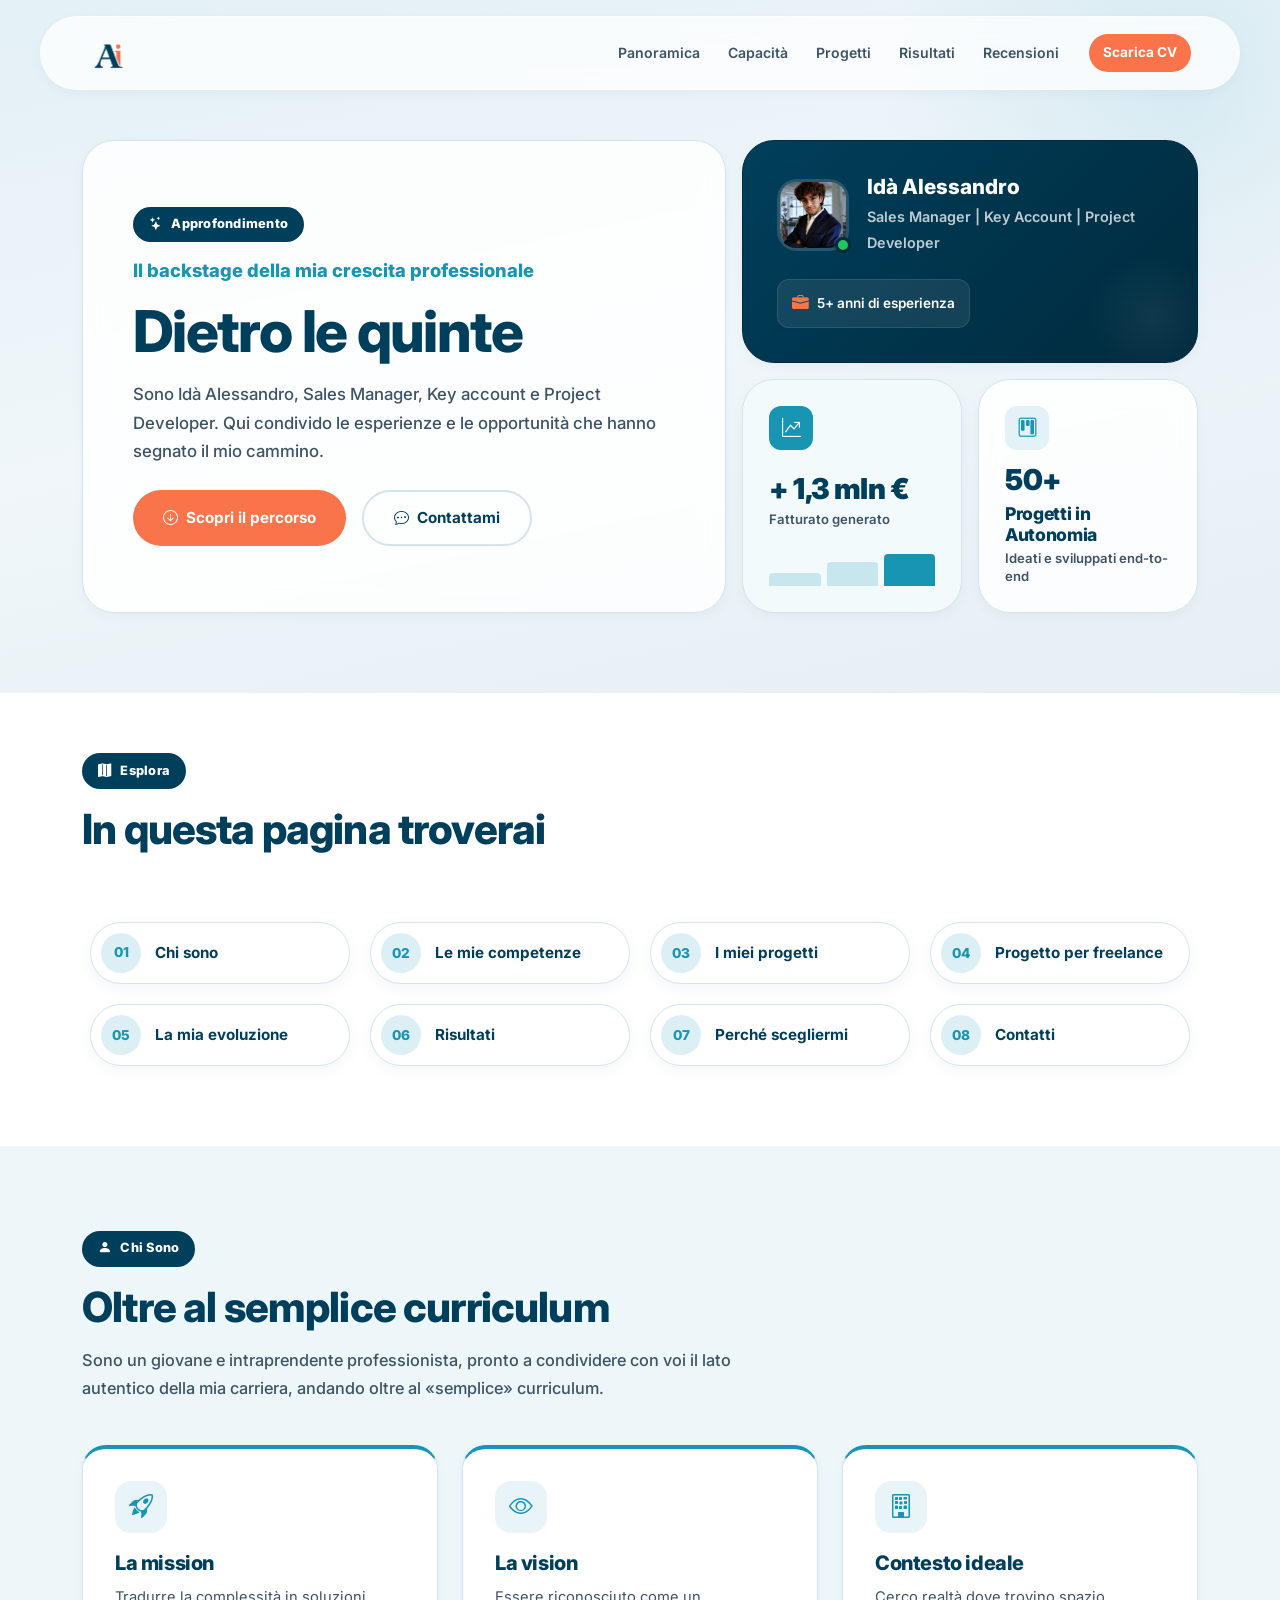
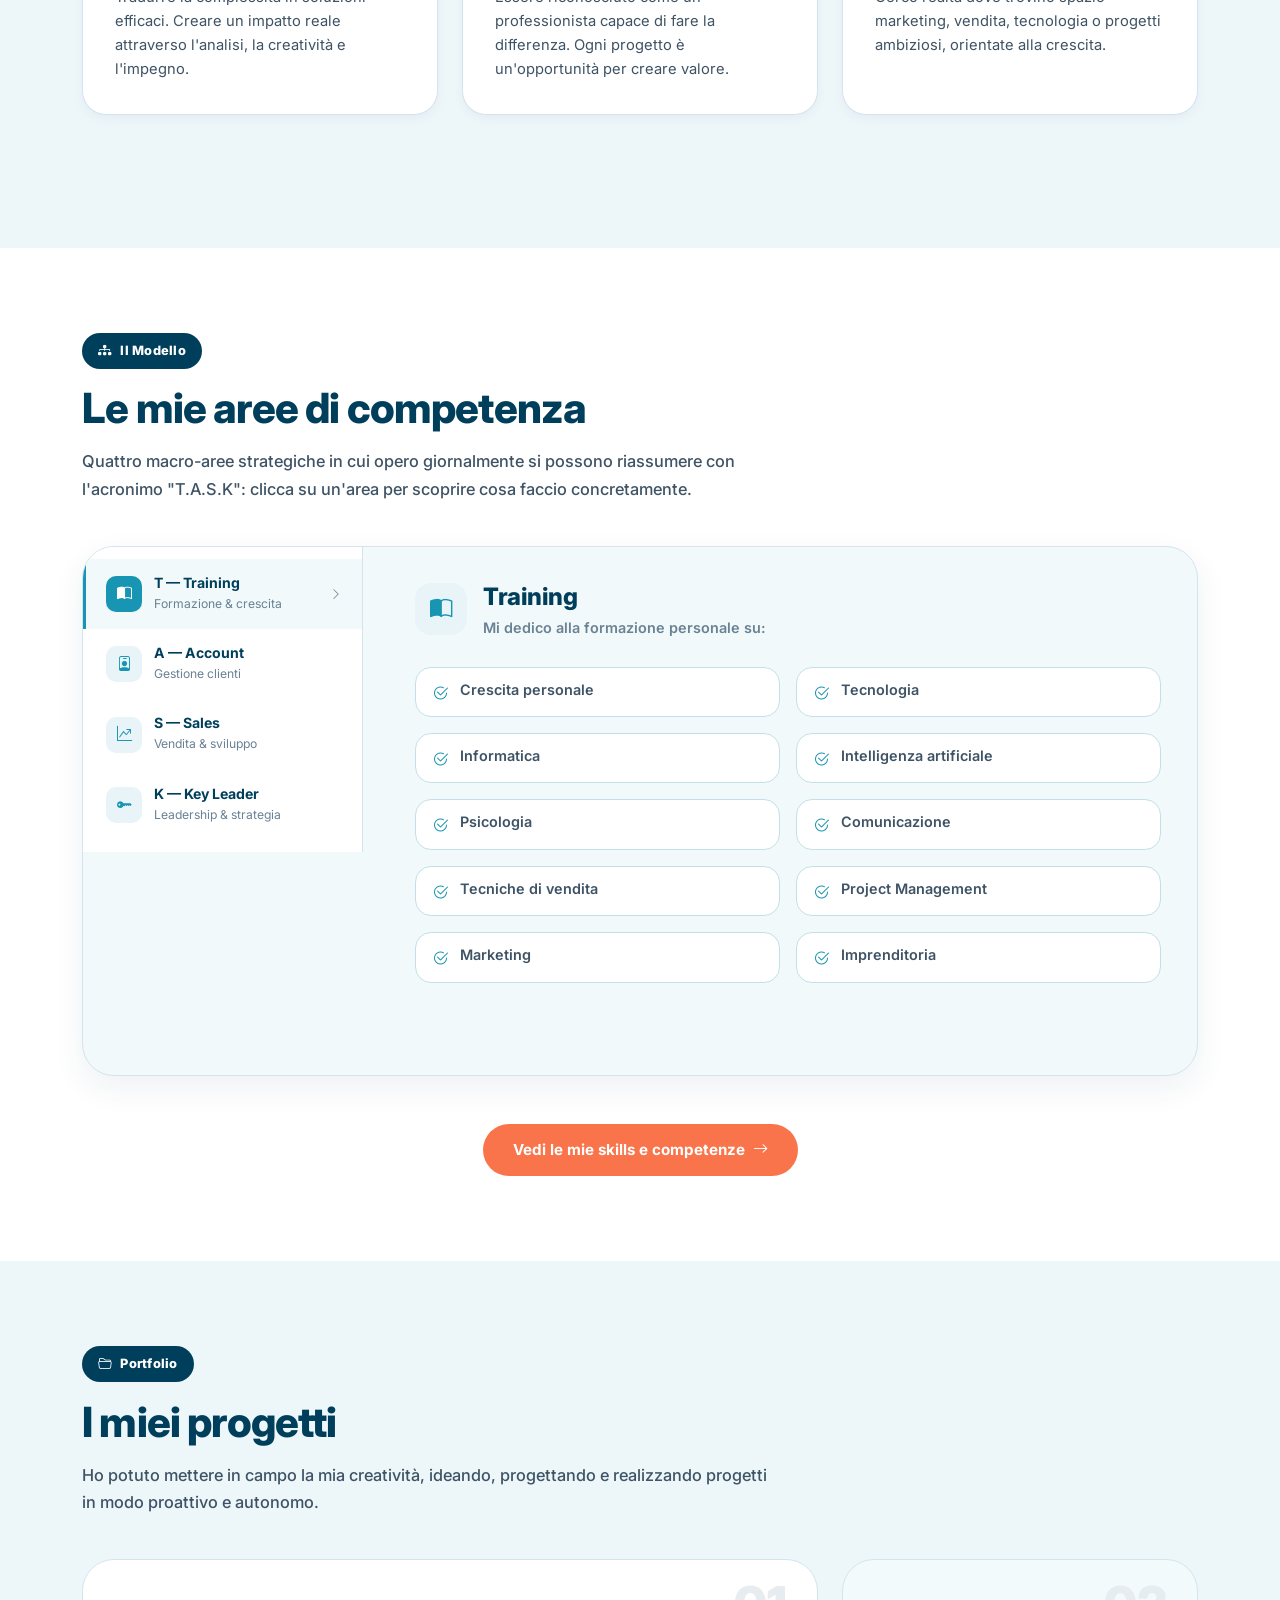
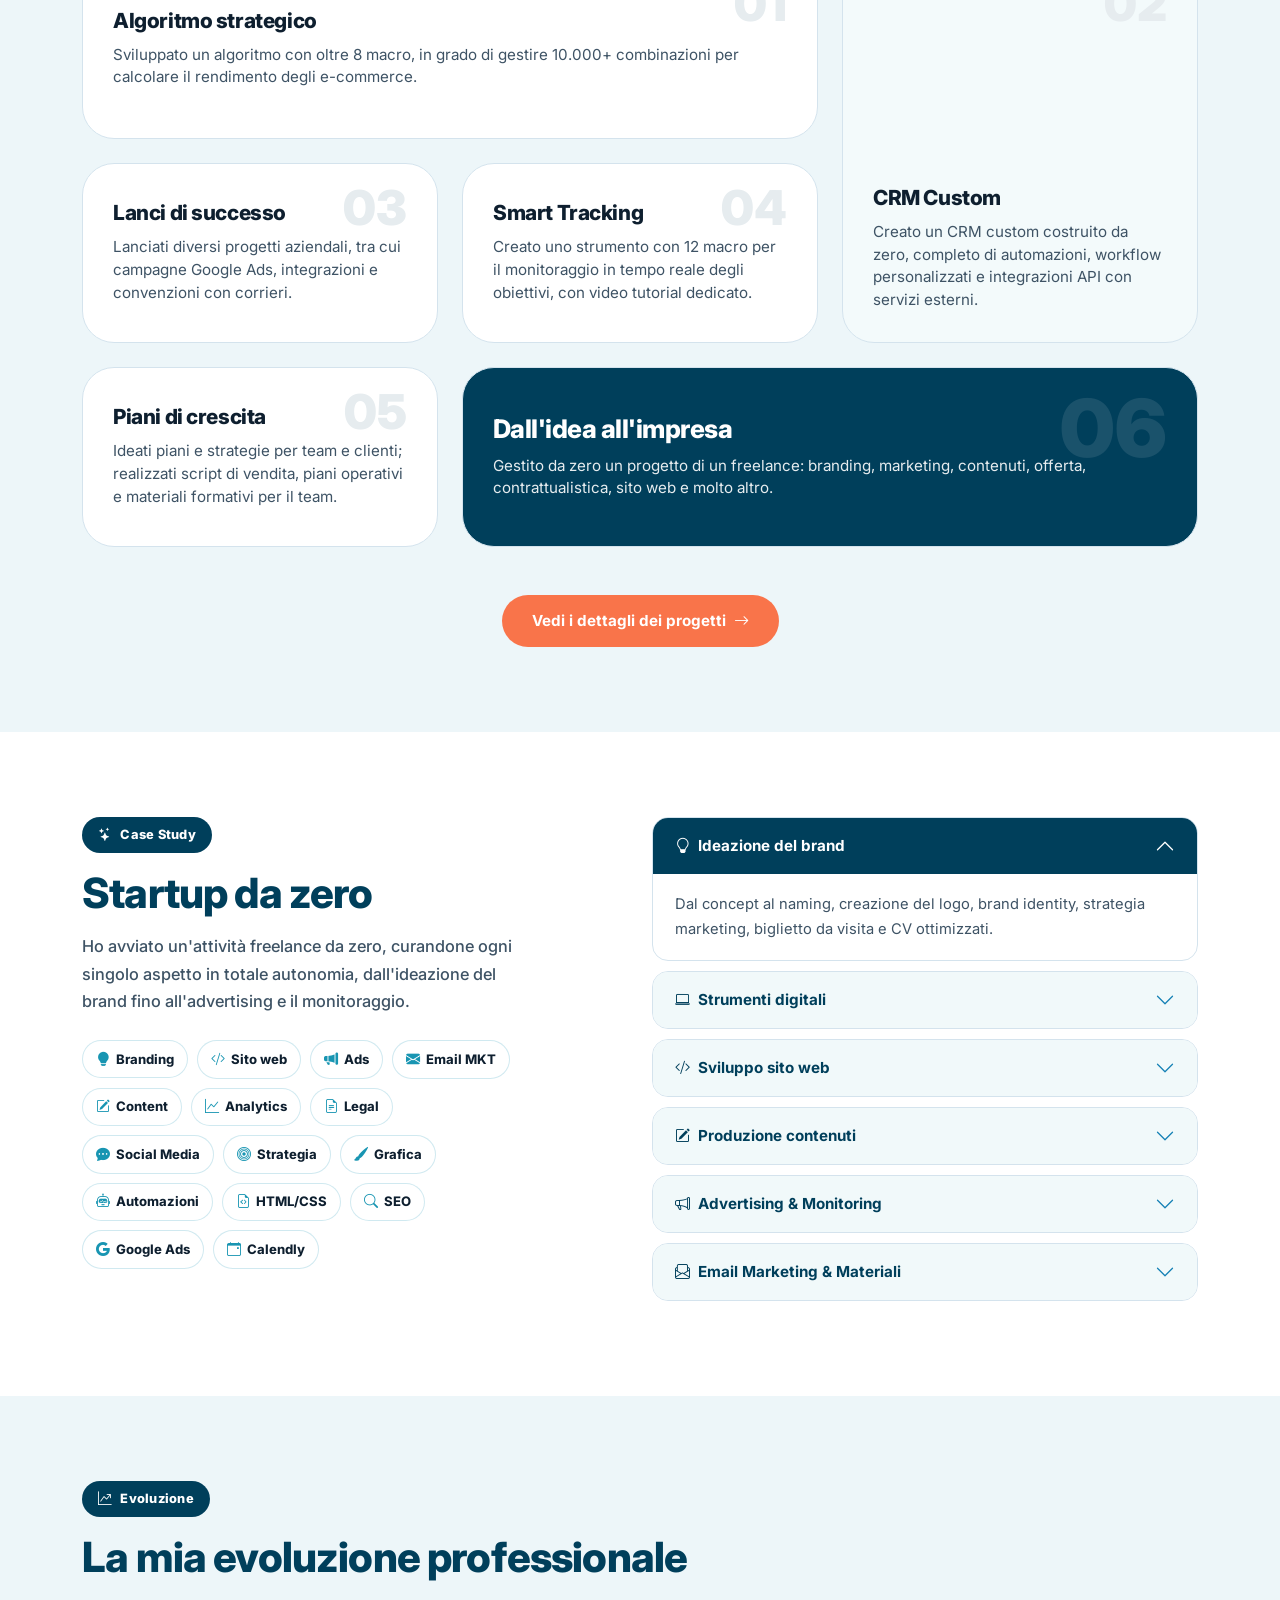
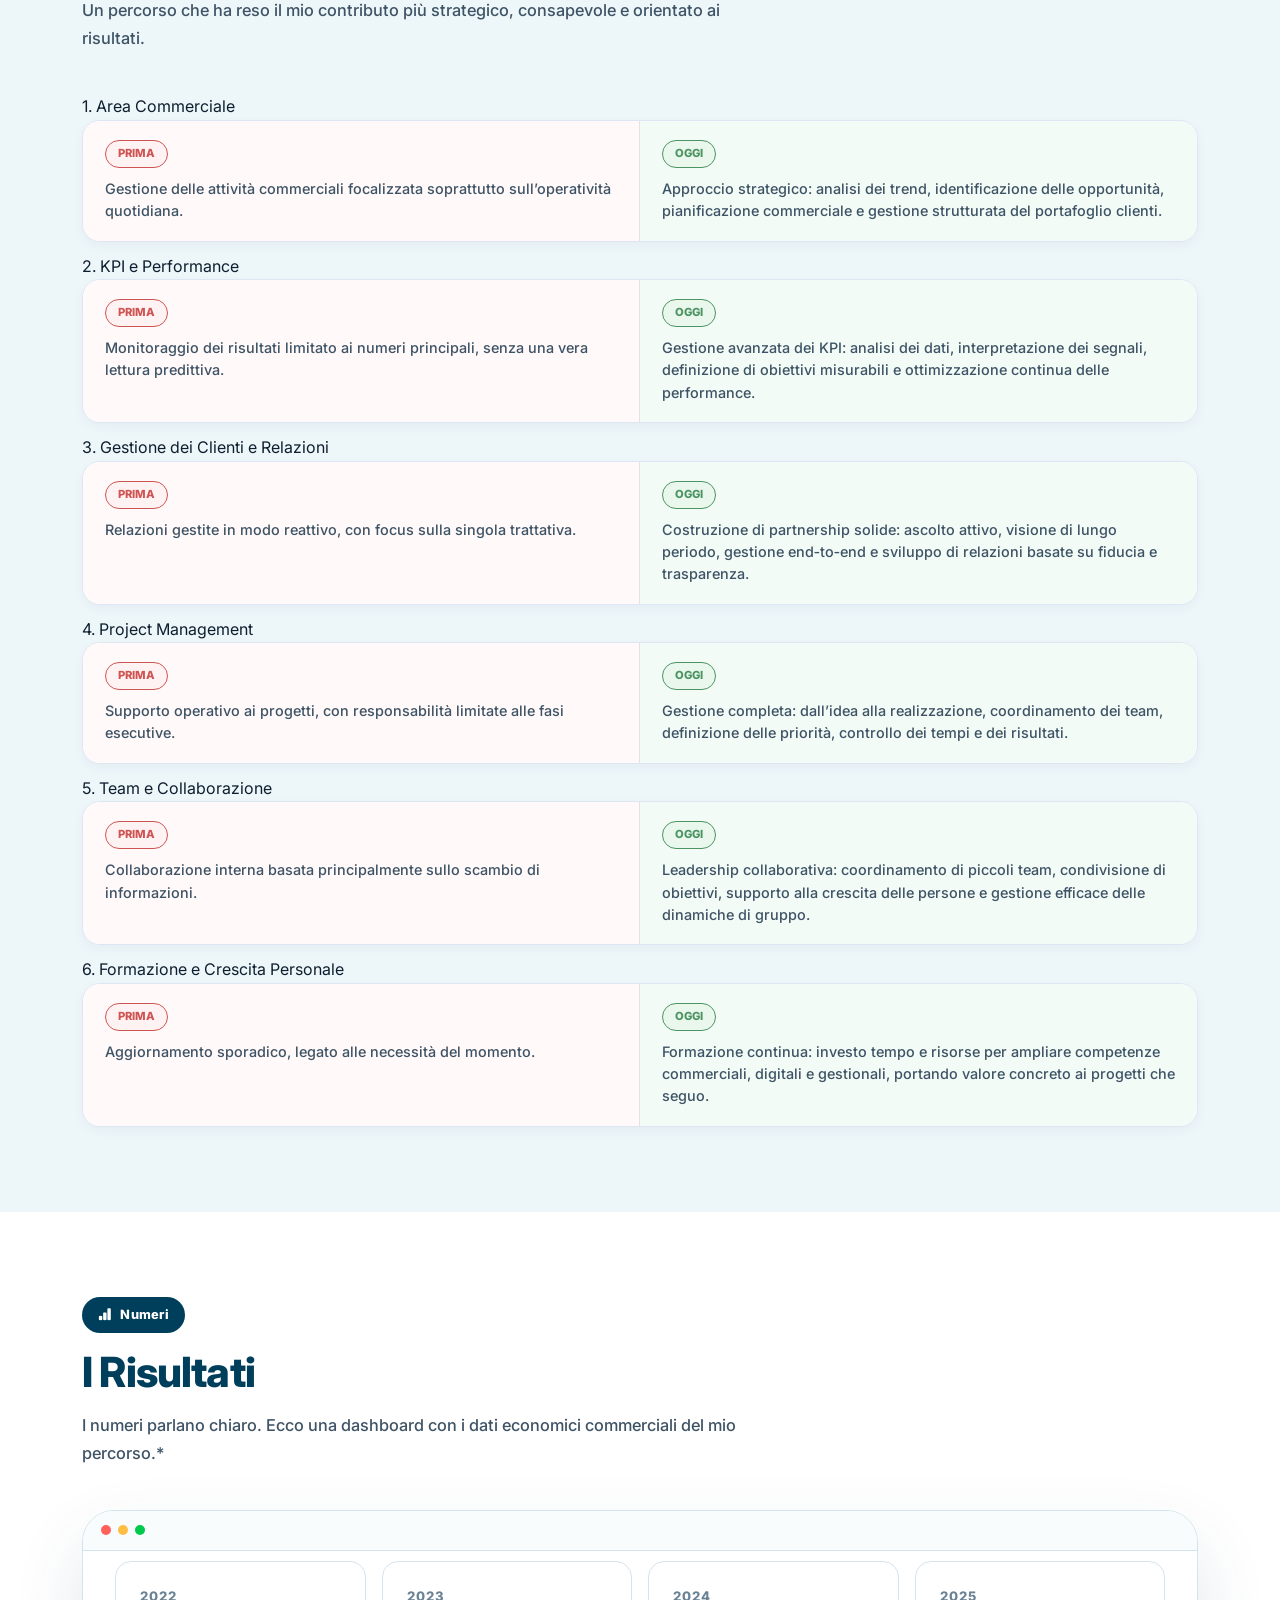
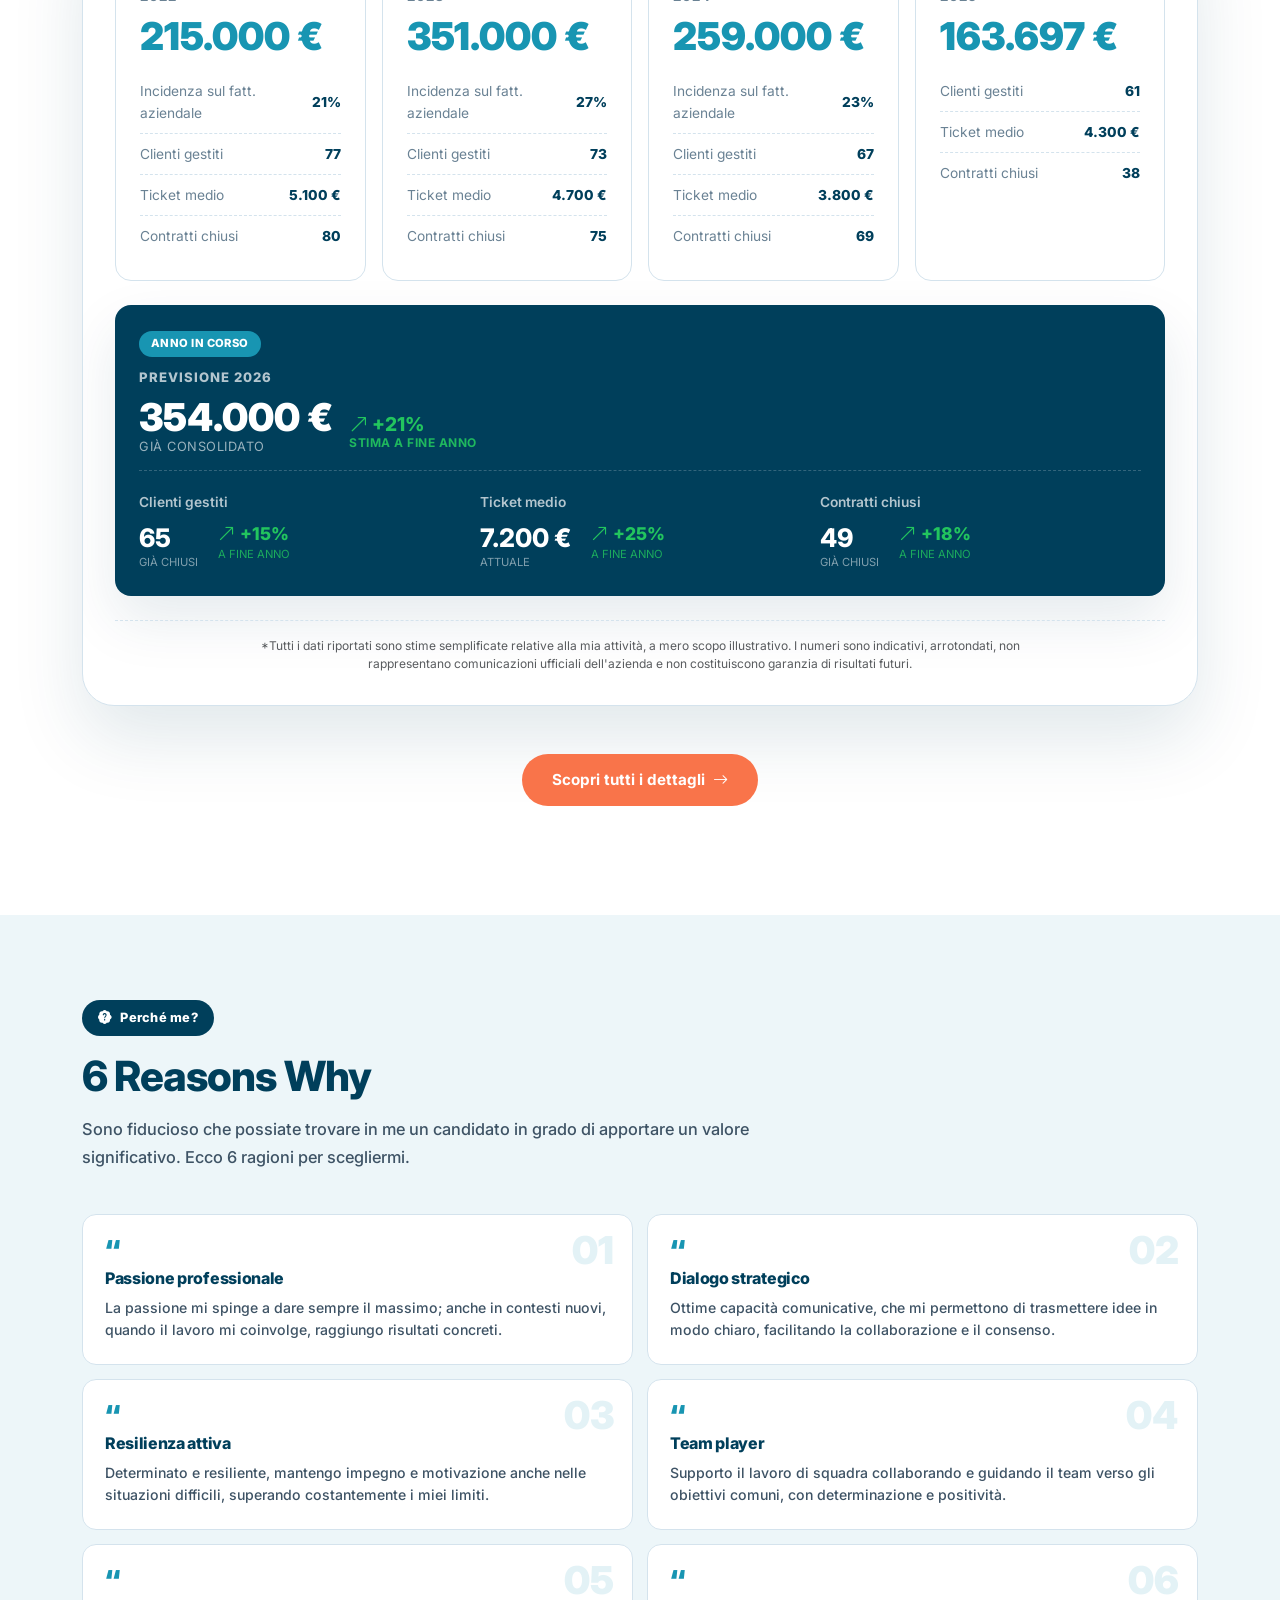
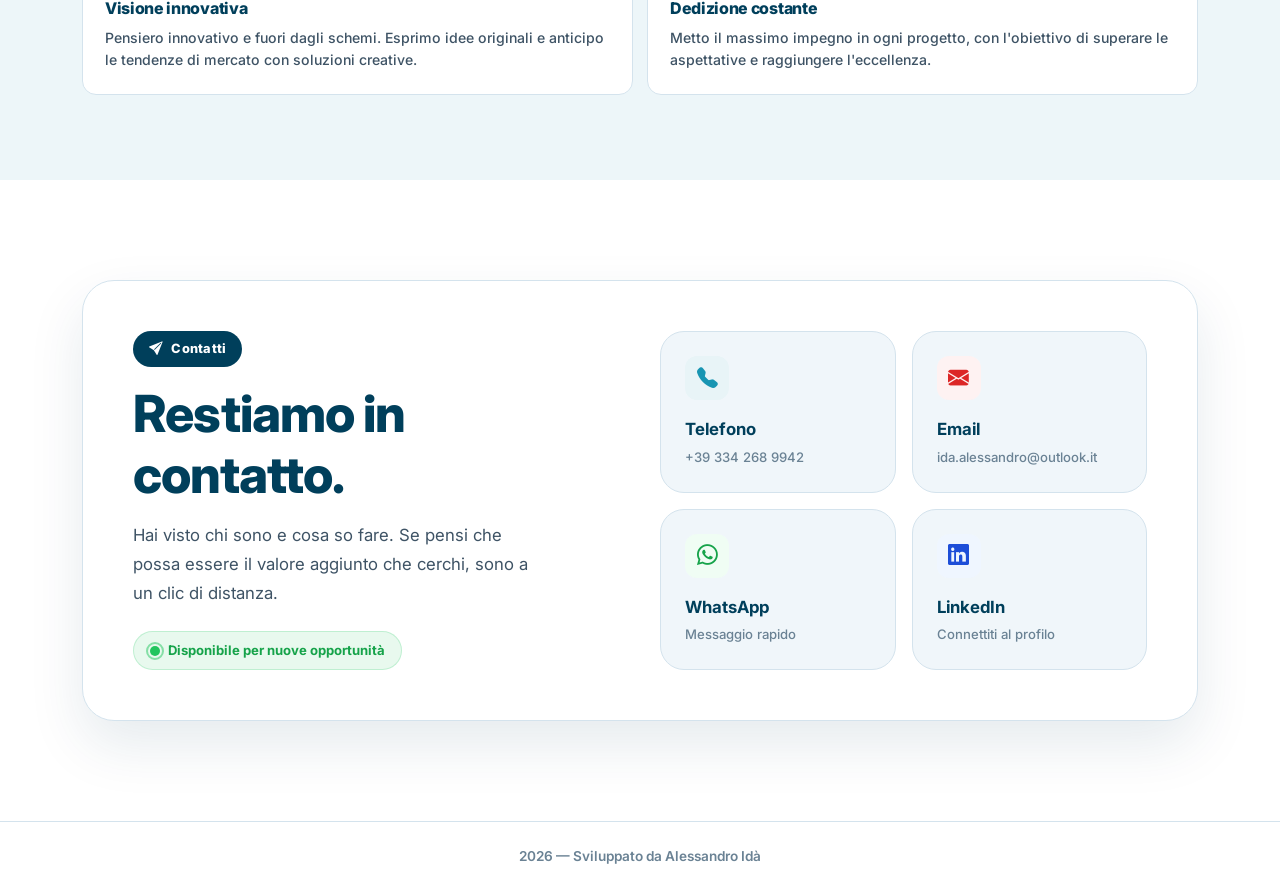
==== commit 713b4213: "Update index.html" ====
--- a/index.html
+++ b/index.html
@@ -22,7 +22,7 @@
 <div class="nav-wrapper">
     <nav id="navbar" class="navbar navbar-expand-lg navbar-floating">
         <div class="container-fluid px-4">
-            <a class="navbar-brand" href="#home">IDÀ<span>.</span></a>
+            <a class="navbar-brand" href="#home"><img src="images/Logo Idà Alessandro.png" alt="IDÀ Logo" style="height: 30px; width: auto;"></a>
             <button class="custom-hamburger d-lg-none" id="mobileMenuBtn">
                 <span></span><span></span><span></span>
             </button>
@@ -44,7 +44,7 @@
 <div class="mobile-sidebar-backdrop" id="sidebarBackdrop"></div>
 <div class="mobile-sidebar" id="mobileSidebar">
     <div class="msb-header">
-        <span class="msb-logo">IDÀ.</span>
+        <span class="msb-logo"><img src="images/Logo Idà Alessandro.png" alt="IDÀ Logo" style="height: 30px; width: auto;"></span>
         <button class="msb-close" id="mobileMenuClose"><i class="bi bi-x-lg"></i></button>
     </div>
     <nav class="msb-nav">
@@ -67,16 +67,16 @@
 
             <!-- Main Content Cell -->
             <div class="bh-cell bh-main" data-aos="fade-up" data-aos-duration="900">
-                <div class="kicker"><i class="bi bi-stars"></i> Dietro le quinte</div>
+                <div class="kicker"><i class="bi bi-stars"></i> Approfondimento</div>
                 <p class="hero-pain-line">
                     <span class="d-md-none">Il backstage della mia crescita</span>
                     <span class="d-none d-md-inline">Il backstage della mia crescita professionale</span>
                 </p>
-                <h1>Traduco la complessità in <em>risultati</em></h1>
+                <h1>Dietro le quinte</h1>
                 <p class="hero-lead">Sono Idà Alessandro, Sales Manager, Key account e Project Developer. Qui condivido le esperienze e le opportunità che hanno segnato il mio cammino.</p>
 
                 <div class="hero-actions mt-4 d-flex flex-wrap gap-3">
-                    <a href="#chi-sono" class="btn-cta"><i class="bi bi-arrow-down-circle"></i> Scopri il percorso</a>
+                    <a href="#page-index" class="btn-cta"><i class="bi bi-arrow-down-circle"></i> Scopri il percorso</a>
                     <a href="#contatti" class="btn-outline"><i class="bi bi-chat-dots"></i> Contattami</a>
                 </div>
             </div>
@@ -115,16 +115,10 @@
 
             <!-- Stats Cell 2: Progetti -->
             <div class="bh-cell bh-stat stat-projects" data-aos="fade-up" data-aos-duration="900" data-aos-delay="300">
-                <div class="bh-stat-top">
-                    <div class="bh-stat-icon"><i class="bi bi-kanban"></i></div>
-                    <div class="bh-avatars">
-                        <span><i class="bi bi-person-fill"></i></span>
-                        <span><i class="bi bi-robot"></i></span>
-                    </div>
-                </div>
+                <div class="bh-stat-icon"><i class="bi bi-kanban"></i></div>
                 <div class="bh-stat-data">
                     <h3>50+</h3>
-                    <h4>Progetti in Autonomia</h4>
+                    <h4 class="mt-2">Progetti in Autonomia</h4>
                     <p>Ideati e sviluppati end-to-end</p>
                 </div>
             </div>
@@ -137,7 +131,7 @@
 <!-- ═══════════════════════════════════════════════════════════════
      PAGE INDEX / TIMELINE (IN QUESTA PAGINA TROVERAI)
      ═══════════════════════════════════════════════════════════════ -->
-<section id="page-index" class="cv-section timeline-section">
+<section id="page-index" class="cv-section white timeline-section">
     <div class="container">
         <div class="section-header mb-5" data-aos="fade-up">
             <div class="kicker"><i class="bi bi-map-fill"></i> Esplora</div>
@@ -147,7 +141,7 @@
         <div class="explore-matrix" data-aos="fade-up" data-aos-delay="100">
             <a href="#chi-sono" class="matrix-item">
                 <div class="mi-dot">01</div>
-                <span class="mi-text">La mia missione</span>
+                <span class="mi-text">Chi sono</span>
             </a>
             <a href="#task" class="matrix-item">
                 <div class="mi-dot">02</div>
@@ -159,7 +153,7 @@
             </a>
             <a href="#startup" class="matrix-item">
                 <div class="mi-dot">04</div>
-                <span class="mi-text">Progetti freelance</span>
+                <span class="mi-text">Progetto per freelance</span>
             </a>
             <a href="#obiettivi" class="matrix-item">
                 <div class="mi-dot">05</div>
@@ -184,7 +178,7 @@
 <!-- ═══════════════════════════════════════════════════════════════
      CHI SONO — accent-top vision cards + Before/After rows
      ═══════════════════════════════════════════════════════════════ -->
-<section id="chi-sono" class="cv-section white">
+<section id="chi-sono" class="cv-section soft">
     <div class="container">
         <div class="section-header" data-aos="fade-up">
             <div class="kicker"><i class="bi bi-person-fill"></i> Chi Sono</div>
@@ -196,21 +190,21 @@
             <div class="col-md-4" data-aos="fade-up" data-aos-delay="50">
                 <div class="vision-card">
                     <div class="vision-icon"><i class="bi bi-rocket-takeoff"></i></div>
-                    <h3>La Mission</h3>
-                    <p>Tradurre la complessità in soluzioni efficaci. Creare un impatto reale attraverso l'analisi, la creatività e l'impegno costante.</p>
+                    <h3>La mission</h3>
+                    <p>Tradurre la complessità in soluzioni efficaci. Creare un impatto reale attraverso l'analisi, la creatività e l'impegno.</p>
                 </div>
             </div>
             <div class="col-md-4" data-aos="fade-up" data-aos-delay="150">
                 <div class="vision-card">
                     <div class="vision-icon"><i class="bi bi-eye"></i></div>
-                    <h3>La Vision</h3>
+                    <h3>La vision</h3>
                     <p>Essere riconosciuto come un professionista capace di fare la differenza. Ogni progetto è un'opportunità per creare valore.</p>
                 </div>
             </div>
             <div class="col-md-4" data-aos="fade-up" data-aos-delay="250">
                 <div class="vision-card">
                     <div class="vision-icon"><i class="bi bi-building"></i></div>
-                    <h3>Contesto Ideale</h3>
+                    <h3>Contesto ideale</h3>
                     <p>Cerco realtà dove trovino spazio marketing, vendita, tecnologia o progetti ambiziosi, orientate alla crescita.</p>
                 </div>
             </div>
@@ -222,7 +216,7 @@
 <!-- ═══════════════════════════════════════════════════════════════
      T.A.S.K. — Interactive tab layout
      ═══════════════════════════════════════════════════════════════ -->
-<section id="task" class="cv-section soft">
+<section id="task" class="cv-section white">
     <div class="container">
         <div class="section-header" data-aos="fade-up">
             <div class="kicker"><i class="bi bi-diagram-3-fill"></i> Il Modello</div>
@@ -282,7 +276,11 @@
                     <div class="tp-items">
                         <div class="tp-item-grid">
                             <div class="tp-item"><i class="bi bi-check2-circle"></i><span>Crescita personale</span></div>
-                            <div class="tp-item"><i class="bi bi-check2-circle"></i><span>Tecnologia e informatica</span></div>
+                            <div class="tp-item"><i class="bi bi-check2-circle"></i><span>Tecnologia</span></div>
+                            <div class="tp-item"><i class="bi bi-check2-circle"></i><span>Informatica</span></div>
+                            <div class="tp-item"><i class="bi bi-check2-circle"></i><span>Intelligenza artificiale</span></div>
+                            <div class="tp-item"><i class="bi bi-check2-circle"></i><span>Psicologia</span></div>
+                            <div class="tp-item"><i class="bi bi-check2-circle"></i><span>Comunicazione</span></div>
                             <div class="tp-item"><i class="bi bi-check2-circle"></i><span>Tecniche di vendita</span></div>
                             <div class="tp-item"><i class="bi bi-check2-circle"></i><span>Project Management</span></div>
                             <div class="tp-item"><i class="bi bi-check2-circle"></i><span>Marketing</span></div>
@@ -307,6 +305,10 @@
                             <div class="tp-item"><i class="bi bi-check2-circle"></i><span>Gestendo gli insoluti</span></div>
                             <div class="tp-item"><i class="bi bi-check2-circle"></i><span>Seguendoli a 360°</span></div>
                             <div class="tp-item"><i class="bi bi-check2-circle"></i><span>Fidelizzandoli</span></div>
+                            <div class="tp-item"><i class="bi bi-check2-circle"></i><span>Analizzando i dati</span></div>
+                            <div class="tp-item"><i class="bi bi-check2-circle"></i><span>Gestendo il portfolio</span></div>
+                            <div class="tp-item"><i class="bi bi-check2-circle"></i><span>Creando strategie di business</span></div>
+                            <div class="tp-item"><i class="bi bi-check2-circle"></i><span>Rappresentando l'azienda</span></div>
                         </div>
                     </div>
                 </div>
@@ -327,6 +329,10 @@
                             <div class="tp-item"><i class="bi bi-check2-circle"></i><span>Video dimostrazioni</span></div>
                             <div class="tp-item"><i class="bi bi-check2-circle"></i><span>Negoziazioni</span></div>
                             <div class="tp-item"><i class="bi bi-check2-circle"></i><span>Analisi del business</span></div>
+                            <div class="tp-item"><i class="bi bi-check2-circle"></i><span>Gestendo il CRM</span></div>
+                            <div class="tp-item"><i class="bi bi-check2-circle"></i><span>Assistenza post-vendita</span></div>
+                            <div class="tp-item"><i class="bi bi-check2-circle"></i><span>Chiusura delle vendite</span></div>
+                            <div class="tp-item"><i class="bi bi-check2-circle"></i><span>Redazione di contratti</span></div>
                         </div>
                     </div>
                 </div>
@@ -347,6 +353,10 @@
                             <div class="tp-item"><i class="bi bi-check2-circle"></i><span>Analizzando i dati</span></div>
                             <div class="tp-item"><i class="bi bi-check2-circle"></i><span>Presidiando riunioni</span></div>
                             <div class="tp-item"><i class="bi bi-check2-circle"></i><span>Proponendo soluzioni</span></div>
+                            <div class="tp-item"><i class="bi bi-check2-circle"></i><span>Analizzando le criticità</span></div>
+                            <div class="tp-item"><i class="bi bi-check2-circle"></i><span>Risolvendo conflitti</span></div>
+                            <div class="tp-item"><i class="bi bi-check2-circle"></i><span>Ascoltando i feedback</span></div>
+                            <div class="tp-item"><i class="bi bi-check2-circle"></i><span>Collaborando coi founder</span></div>
                         </div>
                     </div>
                 </div>
@@ -373,11 +383,11 @@
 <!-- ═══════════════════════════════════════════════════════════════
      PROGETTI — Bento Grid (asymmetric layout)
      ═══════════════════════════════════════════════════════════════ -->
-<section id="progetti" class="cv-section white">
+<section id="progetti" class="cv-section soft">
     <div class="container">
         <div class="section-header" data-aos="fade-up">
             <div class="kicker"><i class="bi bi-folder2-open"></i> Portfolio</div>
-            <h2>I Miei Progetti</h2>
+            <h2>I miei progetti</h2>
             <p>Ho potuto mettere in campo la mia creatività, ideando, progettando e realizzando progetti in modo proattivo e autonomo.</p>
         </div>
 
@@ -414,7 +424,7 @@
                 <span class="pb-num">04</span>
                 <div class="pb-content">
                     <h4>Smart Tracking</h4>
-                    <p>Strumento con 12 macro per il monitoraggio in tempo reale degli obiettivi, con video tutorial dedicato.</p>
+                    <p>Creato uno strumento con 12 macro per il monitoraggio in tempo reale degli obiettivi, con video tutorial dedicato.</p>
                 </div>
             </div>
 
@@ -423,7 +433,7 @@
                 <span class="pb-num">05</span>
                 <div class="pb-content">
                     <h4>Piani di crescita</h4>
-                    <p>Ideati piani e strategie; realizzati script di vendita, piani operativi e materiali formativi per il team.</p>
+                    <p>Ideati piani e strategie per team e clienti; realizzati script di vendita, piani operativi e materiali formativi per il team.</p>
                 </div>
             </div>
 
@@ -432,7 +442,7 @@
                 <span class="pb-num">06</span>
                 <div class="pb-content">
                     <h4>Dall'idea all'impresa</h4>
-                    <p>Gestito da zero un progetto freelance: branding, marketing, contenuti, offerta, contrattualistica e sviluppo web.</p>
+                    <p>Gestito da zero un progetto di un freelance: branding, marketing, contenuti, offerta, contrattualistica, sito web e molto altro.</p>
                 </div>
             </div>
         </div>
@@ -448,7 +458,7 @@
 <!-- ═══════════════════════════════════════════════════════════════
      STARTUP DA ZERO — Accordion + Flow Chips (Everoo FAQ style)
      ═══════════════════════════════════════════════════════════════ -->
-<section id="startup" class="cv-section soft">
+<section id="startup" class="cv-section white">
     <div class="container">
         <div class="row">
             <div class="col-lg-5" data-aos="fade-right">
@@ -459,12 +469,20 @@
                 </div>
                 <div class="flow-chips mt-4" data-aos="fade-up" data-aos-delay="200">
                     <span><i class="bi bi-lightbulb-fill"></i> Branding</span>
-                    <span><i class="bi bi-code-slash"></i> Web Dev</span>
+                    <span><i class="bi bi-code-slash"></i> Sito web</span>
                     <span><i class="bi bi-megaphone-fill"></i> Ads</span>
                     <span><i class="bi bi-envelope-fill"></i> Email MKT</span>
                     <span><i class="bi bi-pencil-square"></i> Content</span>
                     <span><i class="bi bi-graph-up"></i> Analytics</span>
                     <span><i class="bi bi-file-earmark-text"></i> Legal</span>
+                    <span><i class="bi bi-chat-dots-fill"></i> Social Media</span>
+                    <span><i class="bi bi-bullseye"></i> Strategia</span>
+                    <span><i class="bi bi-brush-fill"></i> Grafica</span>
+                    <span><i class="bi bi-robot"></i> Automazioni</span>
+                    <span><i class="bi bi-file-earmark-code"></i> HTML/CSS</span>
+                    <span><i class="bi bi-search"></i> SEO</span>
+                    <span><i class="bi bi-google"></i> Google Ads</span>
+                    <span><i class="bi bi-calendar-event"></i> Calendly</span>
                 </div>
             </div>
 
@@ -472,7 +490,7 @@
                 <div class="accordion startup-accordion" id="startupAcc">
                     <div class="accordion-item">
                         <h2 class="accordion-header"><button class="accordion-button" type="button" data-bs-toggle="collapse" data-bs-target="#acc1"><i class="bi bi-lightbulb me-2"></i> Ideazione del brand</button></h2>
-                        <div id="acc1" class="accordion-collapse collapse show" data-bs-parent="#startupAcc"><div class="accordion-body">Dal concept al naming, brand identity, strategia marketing, biglietto da visita e CV ottimizzati.</div></div>
+                        <div id="acc1" class="accordion-collapse collapse show" data-bs-parent="#startupAcc"><div class="accordion-body">Dal concept al naming, creazione del logo, brand identity, strategia marketing, biglietto da visita e CV ottimizzati.</div></div>
                     </div>
                     <div class="accordion-item">
                         <h2 class="accordion-header"><button class="accordion-button collapsed" type="button" data-bs-toggle="collapse" data-bs-target="#acc2"><i class="bi bi-laptop me-2"></i> Strumenti digitali</button></h2>
@@ -488,7 +506,7 @@
                     </div>
                     <div class="accordion-item">
                         <h2 class="accordion-header"><button class="accordion-button collapsed" type="button" data-bs-toggle="collapse" data-bs-target="#acc5"><i class="bi bi-megaphone me-2"></i> Advertising & Monitoring</button></h2>
-                        <div id="acc5" class="accordion-collapse collapse" data-bs-parent="#startupAcc"><div class="accordion-body">Google My Business, Search Console, Tag Manager, Analytics. Campagne Google Ads e annunci su piattaforme scouting.</div></div>
+                        <div id="acc5" class="accordion-collapse collapse" data-bs-parent="#startupAcc"><div class="accordion-body">Impostazione Google My Business, Search Console, Tag Manager, Analytics. Creazione delle Campagne Google Ads e annunci su piattaforme scouting.</div></div>
                     </div>
                     <div class="accordion-item">
                         <h2 class="accordion-header"><button class="accordion-button collapsed" type="button" data-bs-toggle="collapse" data-bs-target="#acc6"><i class="bi bi-envelope-paper me-2"></i> Email Marketing & Materiali</button></h2>
@@ -513,75 +531,87 @@
         </div>
 
         <div class="ba-list" data-aos="fade-up">
-            <h5 class="mt-4 mb-1" style="color: var(--main);">1. Area Commerciale</h5>
-            <div class="ba-row">
-                <div class="ba-cell before">
-                    <div class="ba-pill">Prima</div>
-                    <p>Gestione delle attività commerciali focalizzata soprattutto sull’operatività quotidiana.</p>
-                </div>
-                <div class="ba-cell after">
-                    <div class="ba-pill">Oggi</div>
-                    <p>Approccio strategico: analisi dei trend, identificazione delle opportunità, pianificazione commerciale e gestione strutturata del portafoglio clienti.</p>
+            <div class="ba-container">
+                <div class="ba-header">1. Area Commerciale</div>
+                <div class="ba-row">
+                    <div class="ba-cell before">
+                        <div class="ba-pill">Prima</div>
+                        <p>Gestione delle attività commerciali focalizzata soprattutto sull’operatività quotidiana.</p>
+                    </div>
+                    <div class="ba-cell after">
+                        <div class="ba-pill">Oggi</div>
+                        <p>Approccio strategico: analisi dei trend, identificazione delle opportunità, pianificazione commerciale e gestione strutturata del portafoglio clienti.</p>
+                    </div>
                 </div>
             </div>
             
-            <h5 class="mt-4 mb-1" style="color: var(--main);">2. KPI e Performance</h5>
-            <div class="ba-row">
-                <div class="ba-cell before">
-                    <div class="ba-pill">Prima</div>
-                    <p>Monitoraggio dei risultati limitato ai numeri principali, senza una vera lettura predittiva.</p>
-                </div>
-                <div class="ba-cell after">
-                    <div class="ba-pill">Oggi</div>
-                    <p>Gestione avanzata dei KPI: analisi dei dati, interpretazione dei segnali, definizione di obiettivi misurabili e ottimizzazione continua delle performance.</p>
-                </div>
-            </div>
-
-            <h5 class="mt-4 mb-1" style="color: var(--main);">3. Gestione dei Clienti e Relazioni</h5>
-            <div class="ba-row">
-                <div class="ba-cell before">
-                    <div class="ba-pill">Prima</div>
-                    <p>Relazioni gestite in modo reattivo, con focus sulla singola trattativa.</p>
-                </div>
-                <div class="ba-cell after">
-                    <div class="ba-pill">Oggi</div>
-                    <p>Costruzione di partnership solide: ascolto attivo, visione di lungo periodo, gestione end‑to‑end e sviluppo di relazioni basate su fiducia e trasparenza.</p>
-                </div>
-            </div>
-
-            <h5 class="mt-4 mb-1" style="color: var(--main);">4. Project Management</h5>
-            <div class="ba-row">
-                <div class="ba-cell before">
-                    <div class="ba-pill">Prima</div>
-                    <p>Supporto operativo ai progetti, con responsabilità limitate alle fasi esecutive.</p>
-                </div>
-                <div class="ba-cell after">
-                    <div class="ba-pill">Oggi</div>
-                    <p>Gestione completa: dall’idea alla realizzazione, coordinamento dei team, definizione delle priorità, controllo dei tempi e dei risultati.</p>
-                </div>
-            </div>
-
-            <h5 class="mt-4 mb-1" style="color: var(--main);">5. Team e Collaborazione</h5>
-            <div class="ba-row">
-                <div class="ba-cell before">
-                    <div class="ba-pill">Prima</div>
-                    <p>Collaborazione interna basata principalmente sullo scambio di informazioni.</p>
-                </div>
-                <div class="ba-cell after">
-                    <div class="ba-pill">Oggi</div>
-                    <p>Leadership collaborativa: coordinamento di piccoli team, condivisione di obiettivi, supporto alla crescita delle persone e gestione efficace delle dinamiche di gruppo.</p>
-                </div>
-            </div>
-
-            <h5 class="mt-4 mb-1" style="color: var(--main);">6. Formazione e Crescita Personale</h5>
-            <div class="ba-row">
-                <div class="ba-cell before">
-                    <div class="ba-pill">Prima</div>
-                    <p>Aggiornamento sporadico, legato alle necessità del momento.</p>
-                </div>
-                <div class="ba-cell after">
-                    <div class="ba-pill">Oggi</div>
-                    <p>Formazione continua: investo tempo e risorse per ampliare competenze commerciali, digitali e gestionali, portando valore concreto ai progetti che seguo.</p>
+            <div class="ba-container">
+                <div class="ba-header">2. KPI e Performance</div>
+                <div class="ba-row">
+                    <div class="ba-cell before">
+                        <div class="ba-pill">Prima</div>
+                        <p>Monitoraggio dei risultati limitato ai numeri principali, senza una vera lettura predittiva.</p>
+                    </div>
+                    <div class="ba-cell after">
+                        <div class="ba-pill">Oggi</div>
+                        <p>Gestione avanzata dei KPI: analisi dei dati, interpretazione dei segnali, definizione di obiettivi misurabili e ottimizzazione continua delle performance.</p>
+                    </div>
+                </div>
+            </div>
+
+            <div class="ba-container">
+                <div class="ba-header">3. Gestione dei Clienti e Relazioni</div>
+                <div class="ba-row">
+                    <div class="ba-cell before">
+                        <div class="ba-pill">Prima</div>
+                        <p>Relazioni gestite in modo reattivo, con focus sulla singola trattativa.</p>
+                    </div>
+                    <div class="ba-cell after">
+                        <div class="ba-pill">Oggi</div>
+                        <p>Costruzione di partnership solide: ascolto attivo, visione di lungo periodo, gestione end‑to‑end e sviluppo di relazioni basate su fiducia e trasparenza.</p>
+                    </div>
+                </div>
+            </div>
+
+            <div class="ba-container">
+                <div class="ba-header">4. Project Management</div>
+                <div class="ba-row">
+                    <div class="ba-cell before">
+                        <div class="ba-pill">Prima</div>
+                        <p>Supporto operativo ai progetti, con responsabilità limitate alle fasi esecutive.</p>
+                    </div>
+                    <div class="ba-cell after">
+                        <div class="ba-pill">Oggi</div>
+                        <p>Gestione completa: dall’idea alla realizzazione, coordinamento dei team, definizione delle priorità, controllo dei tempi e dei risultati.</p>
+                    </div>
+                </div>
+            </div>
+
+            <div class="ba-container">
+                <div class="ba-header">5. Team e Collaborazione</div>
+                <div class="ba-row">
+                    <div class="ba-cell before">
+                        <div class="ba-pill">Prima</div>
+                        <p>Collaborazione interna basata principalmente sullo scambio di informazioni.</p>
+                    </div>
+                    <div class="ba-cell after">
+                        <div class="ba-pill">Oggi</div>
+                        <p>Leadership collaborativa: coordinamento di piccoli team, condivisione di obiettivi, supporto alla crescita delle persone e gestione efficace delle dinamiche di gruppo.</p>
+                    </div>
+                </div>
+            </div>
+
+            <div class="ba-container">
+                <div class="ba-header">6. Formazione e Crescita Personale</div>
+                <div class="ba-row">
+                    <div class="ba-cell before">
+                        <div class="ba-pill">Prima</div>
+                        <p>Aggiornamento sporadico, legato alle necessità del momento.</p>
+                    </div>
+                    <div class="ba-cell after">
+                        <div class="ba-pill">Oggi</div>
+                        <p>Formazione continua: investo tempo e risorse per ampliare competenze commerciali, digitali e gestionali, portando valore concreto ai progetti che seguo.</p>
+                    </div>
                 </div>
             </div>
         </div>
@@ -722,7 +752,7 @@
 
         <!-- CTA ONLY -->
         <div class="results-footer text-center mt-5" data-aos="fade-up">
-            <a href="risultati.html" class="btn-cta mb-4" style="text-decoration: none;"><i class="bi bi-bar-chart-steps"></i> Scopri tutti i dettagli</a>
+            <a href="risultati.html" class="btn-cta mb-4" style="text-decoration: none;">Scopri tutti i dettagli <i class="bi bi-arrow-right"></i></a>
         </div>
     </div>
 </section>
@@ -819,7 +849,7 @@
                     </div>
                     <i class="bi bi-arrow-up-right cc-arrow"></i>
                 </a>
-                <a href="#" class="contact-channel">
+                <a href="https://www.linkedin.com/in/alessandro-idà/" target="_blank" rel="noopener noreferrer" class="contact-channel">
                     <div class="cc-icon" style="background:#eff6ff; color:#1d4ed8"><i class="bi bi-linkedin"></i></div>
                     <div class="cc-body">
                         <strong>LinkedIn</strong>
--- a/style.css
+++ b/style.css
@@ -649,8 +649,15 @@
 
 /* Year columns inside dashboard */
 .year-grid {
-    display: grid; grid-template-columns: repeat(3, minmax(0, 1fr));
+    display: grid; 
+    grid-template-columns: repeat(1, minmax(0, 1fr));
     gap: 16px;
+}
+@media (min-width: 768px) {
+    .year-grid { grid-template-columns: repeat(2, minmax(0, 1fr)); }
+}
+@media (min-width: 1200px) {
+    .year-grid { grid-template-columns: repeat(4, minmax(0, 1fr)); }
 }
 
 .year-col {
@@ -1574,485 +1581,401 @@
 }
 
 
-/* ==========================================================================
-   PROJECTS PAGE (REDESIGN LIGHT MODE)
-   ========================================================================== */
-
-/* Projects Hero (Light & Dynamic) */
+
+/* ==========================================================================
+   PROJECTS PAGE (UI DASHBOARD — PREMIUM)
+   ========================================================================== */
+
+/* ── Hero Base ────────────────────────────────────────── */
 .projects-hero {
     background: var(--page-bg);
-    padding: 180px 0 80px;
+    padding: 160px 0 100px;
     position: relative;
     overflow: hidden;
-    color: var(--text-primary);
-}
-.projects-hero::before {
-    content: '';
+}
+.ph-bg-blob {
     position: absolute;
-    top: -30%; right: -10%;
-    width: 600px; height: 600px;
-    background: radial-gradient(circle, color-mix(in srgb, var(--second) 15%, transparent) 0%, transparent 70%);
     border-radius: 50%;
+    filter: blur(100px);
+    opacity: 0.55;
+    z-index: 0;
     pointer-events: none;
+}
+.ph-bg-blob.blob-1 {
+    width: 560px; height: 560px;
+    background: color-mix(in srgb, var(--second) 22%, transparent);
+    top: -120px; left: -120px;
+}
+.ph-bg-blob.blob-2 {
+    width: 480px; height: 480px;
+    background: color-mix(in srgb, var(--cta) 14%, transparent);
+    bottom: -120px; right: -100px;
+}
+
+/* ── CTA Button ───────────────────────────────────────── */
+.ph-btn-cta {
+    background: var(--cta);
+    color: #fff !important;
+    padding: 14px 36px;
+    border-radius: 50px;
+    font-weight: 600;
+    font-size: 1.05rem;
+    transition: transform 0.3s ease;
+    display: inline-flex;
+    align-items: center;
+}
+.ph-btn-cta:hover {
+    transform: translateY(-3px);
+}
+
+/* ── UI Dashboard Wrapper ─────────────────────────────── */
+.ph-ui-window-wrapper {
+    position: relative;
+    width: 100%;
+    padding: 20px 0;
+    /* Soft floating animation for the whole dashboard */
+    animation: dashboardFloat 6s ease-in-out infinite;
+}
+@keyframes dashboardFloat {
+    0%, 100% { transform: translateY(0); }
+    50%       { transform: translateY(-12px); }
+}
+
+.ph-ui-window-wrapper .ph-bg-glow {
+    position: absolute;
+    width: 380px; height: 380px;
+    background: radial-gradient(circle, color-mix(in srgb, var(--second) 18%, transparent), transparent 70%);
+    top: 50%; left: 50%;
+    transform: translate(-50%, -50%);
+    filter: blur(60px);
     z-index: 0;
-}
-.projects-hero::after {
-    content: '';
+    pointer-events: none;
+}
+
+/* ── UI Glass Window ──────────────────────────────────── */
+.ph-ui-glass {
+    position: relative;
+    background: rgba(255, 255, 255, 0.85);
+    backdrop-filter: blur(20px);
+    -webkit-backdrop-filter: blur(20px);
+    border: 1px solid rgba(255, 255, 255, 0.95);
+    border-radius: 16px;
+    box-shadow: 0 16px 40px rgba(0,63,91,0.08), 0 4px 12px rgba(0,0,0,0.03);
+    overflow: hidden;
+    z-index: 1;
+    transition: box-shadow 0.4s ease, transform 0.4s ease;
+}
+.ph-ui-glass:hover {
+    box-shadow: 0 24px 60px rgba(0,63,91,0.12), 0 8px 24px rgba(0,0,0,0.04);
+}
+
+/* ── UI Header ────────────────────────────────────────── */
+.ph-ui-header {
+    background: rgba(248, 249, 250, 0.9);
+    border-bottom: 1px solid rgba(0,0,0,0.05);
+    padding: 12px 16px;
+    display: flex;
+    align-items: center;
+}
+.ph-ui-dots {
+    display: flex; gap: 6px;
+}
+.ph-ui-dots span {
+    width: 12px; height: 12px; border-radius: 50%;
+}
+.ph-ui-title {
+    margin: 0 auto;
+    font-size: 0.85rem;
+    font-weight: 600;
+    color: var(--text-secondary);
+    display: flex; align-items: center; gap: 6px;
+    transform: translateX(-24px); /* compenso per mantenere visivamente centrato il testo */
+}
+
+/* ── UI Body & Sidebar ────────────────────────────────── */
+.ph-ui-body {
+    display: flex;
+    min-height: 280px;
+}
+.ph-ui-sidebar {
+    width: 130px;
+    background: rgba(248, 249, 250, 0.5);
+    border-right: 1px solid rgba(0,0,0,0.03);
+    padding: 16px 12px;
+    display: flex;
+    flex-direction: column;
+    gap: 8px;
+}
+.ph-ui-nav {
+    padding: 8px 10px;
+    border-radius: 8px;
+    font-size: 0.82rem;
+    font-weight: 600;
+    color: var(--text-secondary);
+    display: flex; align-items: center; gap: 8px;
+    cursor: pointer;
+    transition: all 0.2s ease;
+}
+.ph-ui-nav:hover { background: rgba(0,0,0,0.03); }
+.ph-ui-nav.active {
+    background: color-mix(in srgb, var(--second) 10%, white);
+    color: var(--main);
+}
+.ph-ui-nav.active i { color: var(--second); }
+
+/* ── UI Content (Main area) ───────────────────────────── */
+.ph-ui-content {
+    flex: 1;
+    padding: 24px;
+    display: flex;
+    flex-direction: column;
+    gap: 20px;
+}
+
+/* Stat Row */
+.ph-ui-stat-row {
+    display: flex; gap: 16px;
+}
+.ph-ui-stat-box {
+    flex: 1;
+    background: #fff;
+    border: 1px solid rgba(0,0,0,0.04);
+    border-radius: 12px;
+    padding: 14px 16px;
+    display: flex; flex-direction: column;
+    box-shadow: 0 4px 12px rgba(0,0,0,0.02);
+}
+.ph-ui-stat-num {
+    font-size: 1.6rem; font-weight: 800; color: var(--main); line-height: 1.1;
+}
+.ph-ui-stat-label {
+    font-size: 0.75rem; font-weight: 600; color: var(--text-muted); text-transform: uppercase; margin-top: 4px;
+}
+
+/* Project List */
+.ph-ui-project-list {
+    display: flex; flex-direction: column; gap: 10px;
+}
+.ph-ui-project-item {
+    background: #fff;
+    border: 1px solid rgba(0,0,0,0.03);
+    border-radius: 10px;
+    padding: 12px;
+    display: flex; align-items: center; gap: 14px;
+    transition: transform 0.2s ease, box-shadow 0.2s ease;
+}
+.ph-ui-project-item:hover {
+    transform: translateX(4px);
+    box-shadow: 0 4px 14px rgba(0,0,0,0.04);
+}
+.ph-ui-pi-icon {
+    width: 38px; height: 38px; border-radius: 10px;
+    display: flex; align-items: center; justify-content: center;
+    font-size: 1.1rem; flex-shrink: 0;
+}
+.ph-ui-pi-info { flex: 1; }
+.ph-ui-pi-info strong { display: block; font-size: 0.9rem; color: var(--main); font-weight: 800; }
+.ph-ui-pi-info span { display: block; font-size: 0.75rem; color: var(--text-secondary); }
+
+.ph-ui-pi-status {
+    background: color-mix(in srgb, #16a34a 12%, white);
+    color: #16a34a;
+    font-size: 0.65rem; font-weight: 700; text-transform: uppercase;
+    padding: 4px 8px; border-radius: 12px;
+}
+
+/* ── Floating Badge ───────────────────────────────────── */
+.ph-ui-floating-badge {
     position: absolute;
-    bottom: -20%; left: -10%;
-    width: 500px; height: 500px;
-    background: radial-gradient(circle, color-mix(in srgb, var(--cta) 10%, transparent) 0%, transparent 70%);
-    border-radius: 50%;
-    pointer-events: none;
-    z-index: 0;
-}
-.projects-hero .container {
-    position: relative;
-    z-index: 1;
-}
-.projects-hero .kicker {
+    bottom: -10px; right: -20px;
     background: #fff;
-    color: var(--main);
-    box-shadow: var(--shadow-sm);
-    border: 1px solid var(--border-light);
-}
-.projects-hero h1 {
-    color: var(--main);
-    letter-spacing: -0.03em;
-}
-.projects-hero .hero-lead {
-    color: var(--text-secondary);
-}
-
-/* Case Study Layout */
+    border: 1px solid rgba(0,0,0,0.06);
+    border-radius: 30px;
+    padding: 12px 20px;
+    display: flex; align-items: center; gap: 10px;
+    box-shadow: 0 10px 30px rgba(0,63,91,0.12);
+    font-weight: 700; font-size: 0.85rem; color: var(--main);
+    z-index: 10;
+    animation: dashboardFloat 6s ease-in-out infinite 1s; /* slightly offset animation */
+}
+.ph-ui-floating-badge i { color: #16a34a; font-size: 1.1rem; }
+
+/* ── Responsive ───────────────────────────────────────── */
+@media (max-width: 991px) {
+    .projects-hero { padding: 130px 0 70px; }
+    .ph-ui-window-wrapper { padding: 10px 0; }
+    .ph-ui-sidebar { display: none; } /* Hide sidebar on mobile to save space */
+    .ph-ui-content { padding: 16px; }
+    .ph-ui-stat-num { font-size: 1.4rem; }
+    .ph-ui-floating-badge { right: 10px; bottom: -20px; font-size: 0.8rem; padding: 10px 16px; }
+}
+
+/* ==========================================================================
+   CASE STUDY LAYOUT (RESTORED)
+   ========================================================================== */
 .case-study-section {
     padding: 100px 0;
     border-bottom: 1px solid var(--border-soft);
 }
-.case-study-section:nth-child(even) {
+.case-study-section:nth-child(even) { background: #fff; }
+.case-study-section:nth-child(odd)  { background: var(--section-soft); }
+
+.cs-sidebar { position: sticky; top: 120px; padding-right: 20px; }
+.cs-num {
+    font-size: 5rem; font-weight: 900;
+    color: color-mix(in srgb, var(--second) 10%, transparent);
+    line-height: 1; margin-bottom: 10px; display: block;
+}
+.cs-sidebar h2 { color: var(--main); font-weight: 800; font-size: 2.5rem; margin-bottom: 20px; }
+.cs-sidebar > p { color: var(--text-secondary); font-size: 1.1rem; line-height: 1.6; margin-bottom: 30px; }
+
+.cs-tags-wrapper { margin-top: 20px; }
+.cs-tags-title {
+    font-size: 0.85rem; text-transform: uppercase; letter-spacing: 1px;
+    color: var(--text-muted); font-weight: 700; margin-bottom: 12px;
+}
+.cs-tags { display: flex; flex-wrap: wrap; gap: 10px; }
+.cs-tag {
+    background: #fff; color: var(--main); padding: 6px 14px;
+    border-radius: var(--radius-pill); font-size: 0.85rem; font-weight: 600;
+    border: 1px solid var(--border-soft); display: inline-flex;
+    align-items: center; gap: 6px; box-shadow: 0 2px 8px rgba(0,0,0,0.02);
+}
+.cs-tag i { color: var(--second); }
+
+.cs-content { display: flex; flex-direction: column; gap: 30px; }
+
+.cs-image-wrapper {
+    width: 100%; background: var(--page-bg); border-radius: var(--radius-lg);
+    border: 1px solid var(--border-light); overflow: hidden;
+    box-shadow: var(--shadow-sm); margin-bottom: 10px; position: relative;
+}
+.cs-image-wrapper::before { content: ""; display: block; padding-top: 56.25%; }
+.cs-image-wrapper img {
+    position: absolute; top: 0; left: 0; width: 100%; height: 100%; object-fit: cover;
+}
+.cs-image-empty {
+    position: absolute; top: 0; left: 0; width: 100%; height: 100%;
+    display: flex; align-items: center; justify-content: center;
+    flex-direction: column; color: var(--text-muted);
+    background: color-mix(in srgb, var(--second) 5%, #fff);
+}
+.cs-image-empty i { font-size: 3rem; margin-bottom: 10px; color: color-mix(in srgb, var(--second) 40%, transparent); }
+
+.cs-block {
+    background: #fff; border: 1px solid var(--border-light);
+    border-radius: var(--radius-lg); padding: 32px;
+    box-shadow: var(--shadow-sm); position: relative; overflow: hidden;
+    transition: transform 0.3s ease;
+}
+.cs-block:hover { transform: translateY(-3px); }
+.case-study-section:nth-child(even) .cs-block { background: var(--page-bg); border-color: #fff; }
+
+.cs-block-header { display: flex; align-items: center; gap: 16px; margin-bottom: 20px; }
+.cs-block-icon {
+    width: 48px; height: 48px; border-radius: 14px;
+    display: flex; align-items: center; justify-content: center; font-size: 1.3rem;
+}
+.cs-block-header h4 { margin: 0; font-weight: 800; font-size: 1.2rem; color: var(--main); }
+.cs-block p { color: var(--text-secondary); line-height: 1.7; margin: 0; }
+
+.cb-challenge .cs-block-icon { background: color-mix(in srgb, var(--cta)    12%, white); color: var(--cta); }
+.cb-mgmt     .cs-block-icon { background: color-mix(in srgb, var(--second)  12%, white); color: var(--second); }
+.cb-impact   .cs-block-icon { background: color-mix(in srgb, #22c55e        12%, white); color: #16a34a; }
+
+@media (max-width: 991px) {
+    .cs-sidebar { position: relative; top: 0; margin-bottom: 40px; }
+}
+
+/* ==========================================================================
+   PAGE INDEX / TIMELINE (IN QUESTA PAGINA TROVERAI)
+   ========================================================================== */
+.timeline-section {
+    padding: 60px 0 80px;
+    background: var(--page-bg);
+    overflow: hidden;
+}
+
+.timeline-wrapper {
+    position: relative;
+    width: 100%;
+    overflow-x: auto;
+    padding: 20px 20px 60px 20px;
+    scroll-behavior: smooth;
+    -ms-overflow-style: none;  /* IE and Edge */
+    scrollbar-width: none;  /* Firefox */
+}
+/* ── Explore Matrix (Pill Grid) ─────────────────────────────── */
+.explore-matrix {
+    display: grid;
+    grid-template-columns: repeat(1, 1fr);
+    gap: 16px;
+    max-width: 1100px;
+    margin: 0 auto;
+    padding-top: 20px;
+}
+
+@media (min-width: 576px) {
+    .explore-matrix {
+        grid-template-columns: repeat(2, 1fr);
+    }
+}
+
+@media (min-width: 992px) {
+    .explore-matrix {
+        grid-template-columns: repeat(4, 1fr);
+        gap: 20px;
+    }
+}
+
+.matrix-item {
+    display: flex;
+    align-items: center;
+    width: 100%;
     background: #fff;
-}
-.case-study-section:nth-child(odd) {
-    background: var(--section-soft);
-}
-
-.cs-sidebar {
-    position: sticky;
-    top: 120px;
-    padding-right: 20px;
-}
-.cs-num {
-    font-size: 5rem;
-    font-weight: 900;
-    color: color-mix(in srgb, var(--second) 10%, transparent);
-    line-height: 1;
-    margin-bottom: 10px;
-    display: block;
-}
-.cs-sidebar h2 {
+    border: 1px solid var(--border-light);
+    border-radius: 60px;
+    padding: 10px 16px 10px 10px;
+    text-decoration: none;
     color: var(--main);
+    transition: all 0.4s cubic-bezier(0.25, 0.8, 0.25, 1);
+    box-shadow: 0 4px 15px rgba(0, 63, 91, 0.05);
+}
+
+.mi-dot {
+    display: flex;
+    align-items: center;
+    justify-content: center;
+    flex-shrink: 0;
+    width: 40px;
+    height: 40px;
+    border-radius: 50%;
+    background: color-mix(in srgb, var(--second) 15%, transparent);
+    color: var(--second);
     font-weight: 800;
-    font-size: 2.5rem;
-    margin-bottom: 20px;
-}
-.cs-sidebar > p {
-    color: var(--text-secondary);
-    font-size: 1.1rem;
-    line-height: 1.6;
-    margin-bottom: 30px;
-}
-
-/* Feature Tags (Badge) */
-.cs-tags-wrapper {
-    margin-top: 20px;
-}
-.cs-tags-title {
     font-size: 0.85rem;
-    text-transform: uppercase;
-    letter-spacing: 1px;
-    color: var(--text-muted);
+    margin-right: 14px;
+    transition: all 0.4s;
+}
+
+.mi-text {
     font-weight: 700;
-    margin-bottom: 12px;
-}
-.cs-tags {
-    display: flex;
-    flex-wrap: wrap;
-    gap: 10px;
-}
-.cs-tag {
+    font-size: 0.95rem;
+    white-space: nowrap;
+    overflow: hidden;
+    text-overflow: ellipsis;
+}
+
+/* Hover state using the dark blue as requested */
+.matrix-item:hover {
+    background: var(--main);
+    color: #fff;
+    border-color: var(--main);
+    transform: translateY(-5px);
+    box-shadow: 0 12px 25px rgba(0, 63, 91, 0.2);
+}
+
+.matrix-item:hover .mi-dot {
     background: #fff;
     color: var(--main);
-    padding: 6px 14px;
-    border-radius: var(--radius-pill);
-    font-size: 0.85rem;
-    font-weight: 600;
-    border: 1px solid var(--border-soft);
-    display: inline-flex;
-    align-items: center;
-    gap: 6px;
-    box-shadow: 0 2px 8px rgba(0,0,0,0.02);
-}
-.cs-tag i {
-    color: var(--second);
-}
-
-.cs-content {
-    display: flex;
-    flex-direction: column;
-    gap: 30px;
-}
-
-/* Image Wrapper */
-.cs-image-wrapper {
-    width: 100%;
-    background: var(--page-bg);
-    border-radius: var(--radius-lg);
-    border: 1px solid var(--border-light);
-    overflow: hidden;
-    box-shadow: var(--shadow-sm);
-    margin-bottom: 10px;
-    position: relative;
-}
-/* A default aspect ratio for the placeholder */
-.cs-image-wrapper::before {
-    content: "";
-    display: block;
-    padding-top: 56.25%; /* 16:9 Aspect Ratio */
-}
-.cs-image-wrapper img {
-    position: absolute;
-    top: 0; left: 0;
-    width: 100%;
-    height: 100%;
-    object-fit: cover;
-}
-/* Fallback empty state styling */
-.cs-image-empty {
-    position: absolute;
-    top: 0; left: 0;
-    width: 100%; height: 100%;
-    display: flex;
-    align-items: center;
-    justify-content: center;
-    flex-direction: column;
-    color: var(--text-muted);
-    background: color-mix(in srgb, var(--second) 5%, #fff);
-}
-.cs-image-empty i {
-    font-size: 3rem;
-    margin-bottom: 10px;
-    color: color-mix(in srgb, var(--second) 40%, transparent);
-}
-
-/* Case Study Blocks */
-.cs-block {
-    background: #fff;
-    border: 1px solid var(--border-light);
-    border-radius: var(--radius-lg);
-    padding: 32px;
-    box-shadow: var(--shadow-sm);
-    position: relative;
-    overflow: hidden;
-    transition: transform 0.3s ease;
-}
-.cs-block:hover {
-    transform: translateY(-3px);
-}
-.case-study-section:nth-child(even) .cs-block {
-    background: var(--page-bg);
-    border-color: #fff;
-}
-
-.cs-block-header {
-    display: flex;
-    align-items: center;
-    gap: 16px;
-    margin-bottom: 20px;
-}
-.cs-block-icon {
-    width: 48px;
-    height: 48px;
-    border-radius: 14px;
-    display: flex;
-    align-items: center;
-    justify-content: center;
-    font-size: 1.3rem;
-}
-.cs-block-header h4 {
-    margin: 0;
-    font-weight: 800;
-    font-size: 1.2rem;
-    color: var(--main);
-}
-.cs-block p {
-    color: var(--text-secondary);
-    line-height: 1.7;
-    margin: 0;
-}
-
-/* Specific Block Colors */
-.cb-challenge .cs-block-icon { background: color-mix(in srgb, var(--cta) 12%, white); color: var(--cta); }
-.cb-mgmt .cs-block-icon { background: color-mix(in srgb, var(--second) 12%, white); color: var(--second); }
-.cb-impact .cs-block-icon { background: color-mix(in srgb, #22c55e 12%, white); color: #16a34a; }
-
-@media (max-width: 991px) {
-    .cs-sidebar {
-        position: relative;
-        top: 0;
-        margin-bottom: 40px;
-    }
-}
-
-/* Projects Hero (Split Innovative Mode) */
-.projects-hero {
-    background: var(--page-bg);
-    padding: 160px 0 80px;
-    position: relative;
-    overflow: hidden;
-    color: var(--text-primary);
-}
-.projects-hero::before {
-    content: '';
-    position: absolute;
-    top: -20%; right: -10%;
-    width: 600px; height: 600px;
-    background: radial-gradient(circle, color-mix(in srgb, var(--second) 15%, transparent) 0%, transparent 70%);
-    border-radius: 50%;
-    pointer-events: none;
-    z-index: 0;
-}
-.projects-hero::after {
-    content: '';
-    position: absolute;
-    bottom: -20%; left: -10%;
-    width: 500px; height: 500px;
-    background: radial-gradient(circle, color-mix(in srgb, var(--cta) 10%, transparent) 0%, transparent 70%);
-    border-radius: 50%;
-    pointer-events: none;
-    z-index: 0;
-}
-.projects-hero .container {
-    position: relative;
-    z-index: 1;
-}
-.projects-hero h1 {
-    color: var(--main);
-    letter-spacing: -0.03em;
-}
-
-/* Visual Composition */
-.ph-visual-composition {
-    position: relative;
-    width: 100%;
-    height: 450px;
-    display: flex;
-    align-items: center;
-    justify-content: center;
-}
-.ph-glow {
-    position: absolute;
-    width: 300px; height: 300px;
-    background: color-mix(in srgb, var(--cta) 20%, transparent);
-    filter: blur(80px);
-    border-radius: 50%;
-    z-index: 1;
-}
-.ph-card {
-    position: absolute;
-    background: rgba(255, 255, 255, 0.7);
-    backdrop-filter: blur(16px);
-    -webkit-backdrop-filter: blur(16px);
-    border: 1px solid rgba(255, 255, 255, 0.8);
-    border-radius: var(--radius-lg);
-    padding: 24px;
-    width: 280px;
-    box-shadow: 0 16px 40px rgba(0, 63, 91, 0.08);
-    display: flex;
-    align-items: center;
-    gap: 16px;
-    z-index: 2;
-    transition: transform 0.5s cubic-bezier(0.175, 0.885, 0.32, 1.275), box-shadow 0.3s ease;
-}
-.ph-card-icon {
-    width: 50px; height: 50px;
-    border-radius: 14px;
-    display: flex;
-    align-items: center;
-    justify-content: center;
-    font-size: 1.5rem;
-}
-.ph-card-text {
-    flex-grow: 1;
-    display: flex;
-    flex-direction: column;
-    gap: 8px;
-}
-.ph-line {
-    height: 8px;
-    background: var(--border-light);
-    border-radius: 4px;
-    width: 100%;
-}
-.ph-line.short {
-    width: 60%;
-}
-
-.ph-card-1 {
-    top: 10%; right: 5%;
-    transform: rotate(5deg);
-}
-.ph-card-1 .ph-card-icon { background: color-mix(in srgb, var(--main) 10%, white); color: var(--main); }
-
-.ph-card-2 {
-    top: 40%; left: 0%;
-    transform: rotate(-5deg);
-    z-index: 3;
-}
-.ph-card-2 .ph-card-icon { background: color-mix(in srgb, var(--cta) 10%, white); color: var(--cta); }
-
-.ph-card-3 {
-    bottom: 5%; right: 15%;
-    transform: rotate(3deg);
-}
-.ph-card-3 .ph-card-icon { background: color-mix(in srgb, var(--second) 10%, white); color: var(--second); }
-
-.ph-card:hover {
-    transform: scale(1.05) translateY(-10px) rotate(0deg);
-    z-index: 10;
-    box-shadow: var(--shadow-xl);
-}
-
-@media (max-width: 991px) {
-    .ph-visual-composition {
-        height: 350px;
-        margin-top: 40px;
-    }
-    .ph-card {
-        width: 240px;
-    }
-}
-
-/* Dashboard Visual Composition */
-.ph-main-dashboard {
-    position: relative;
-    width: 100%;
-    max-width: 480px;
-    background: rgba(255, 255, 255, 0.85);
-    backdrop-filter: blur(20px);
-    -webkit-backdrop-filter: blur(20px);
-    border: 1px solid rgba(255, 255, 255, 1);
-    border-radius: var(--radius-lg);
-    box-shadow: 0 24px 60px rgba(0, 63, 91, 0.12);
-    z-index: 2;
-    overflow: hidden;
-    transform: perspective(1000px) rotateY(-5deg) rotateX(5deg);
-    transition: transform 0.6s cubic-bezier(0.2, 0.8, 0.2, 1);
-}
-.ph-main-dashboard:hover {
-    transform: perspective(1000px) rotateY(0deg) rotateX(0deg) translateY(-10px);
-}
-
-.ph-dash-header {
-    background: rgba(240, 246, 250, 0.9);
-    padding: 12px 20px;
-    display: flex;
-    align-items: center;
-    justify-content: space-between;
-    border-bottom: 1px solid var(--border-light);
-}
-.ph-dash-dots {
-    display: flex;
-    gap: 6px;
-}
-.ph-dash-dots span {
-    width: 12px; height: 12px;
-    border-radius: 50%;
-}
-.ph-dash-title {
-    font-size: 0.8rem;
-    font-weight: 600;
-    color: var(--text-muted);
-    letter-spacing: 1px;
-}
-
-.ph-dash-body {
-    padding: 30px;
-}
-.ph-dash-chart {
-    display: flex;
-    align-items: flex-end;
-    gap: 15px;
-    height: 120px;
-    margin-bottom: 30px;
-}
-.ph-bar {
-    flex-grow: 1;
-    background: linear-gradient(180deg, var(--second) 0%, color-mix(in srgb, var(--second) 20%, transparent) 100%);
-    border-radius: 6px 6px 0 0;
-    animation: barGrow 1.5s ease-out forwards;
-    transform-origin: bottom;
-}
-@keyframes barGrow {
-    0% { transform: scaleY(0); }
-    100% { transform: scaleY(1); }
-}
-.ph-bar:nth-child(4) {
-    background: linear-gradient(180deg, var(--cta) 0%, color-mix(in srgb, var(--cta) 20%, transparent) 100%);
-}
-
-.ph-dash-data {
-    display: flex;
-    gap: 20px;
-}
-.ph-data-box {
-    flex: 1;
-    background: var(--page-bg);
-    padding: 15px;
-    border-radius: var(--radius-md);
-    display: flex;
-    align-items: center;
-    gap: 15px;
-}
-.ph-data-box i {
-    font-size: 1.5rem;
-}
-.ph-data-box strong {
-    display: block;
-    font-size: 1.2rem;
-    color: var(--main);
-}
-.ph-data-box span {
-    font-size: 0.8rem;
-    color: var(--text-secondary);
-}
-
-.ph-floating-badge {
-    position: absolute;
-    background: #fff;
-    padding: 10px 20px;
-    border-radius: 50px;
-    font-weight: 700;
-    font-size: 0.9rem;
-    color: var(--main);
-    box-shadow: 0 10px 30px rgba(0,0,0,0.1);
-    display: flex;
-    align-items: center;
-    gap: 8px;
-    z-index: 10;
-    animation: floatBadge 4s ease-in-out infinite;
-}
-.ph-floating-badge i {
-    color: var(--cta);
-    font-size: 1.1rem;
-}
-.ph-floating-badge.top-right {
-    top: 40px; right: -30px;
-}
-.ph-floating-badge.bottom-left {
-    bottom: 40px; left: -30px;
-    animation-delay: 2s;
-}
-@keyframes floatBadge {
-    0%, 100% { transform: translateY(0); }
-    50% { transform: translateY(-10px); }
-}
+}
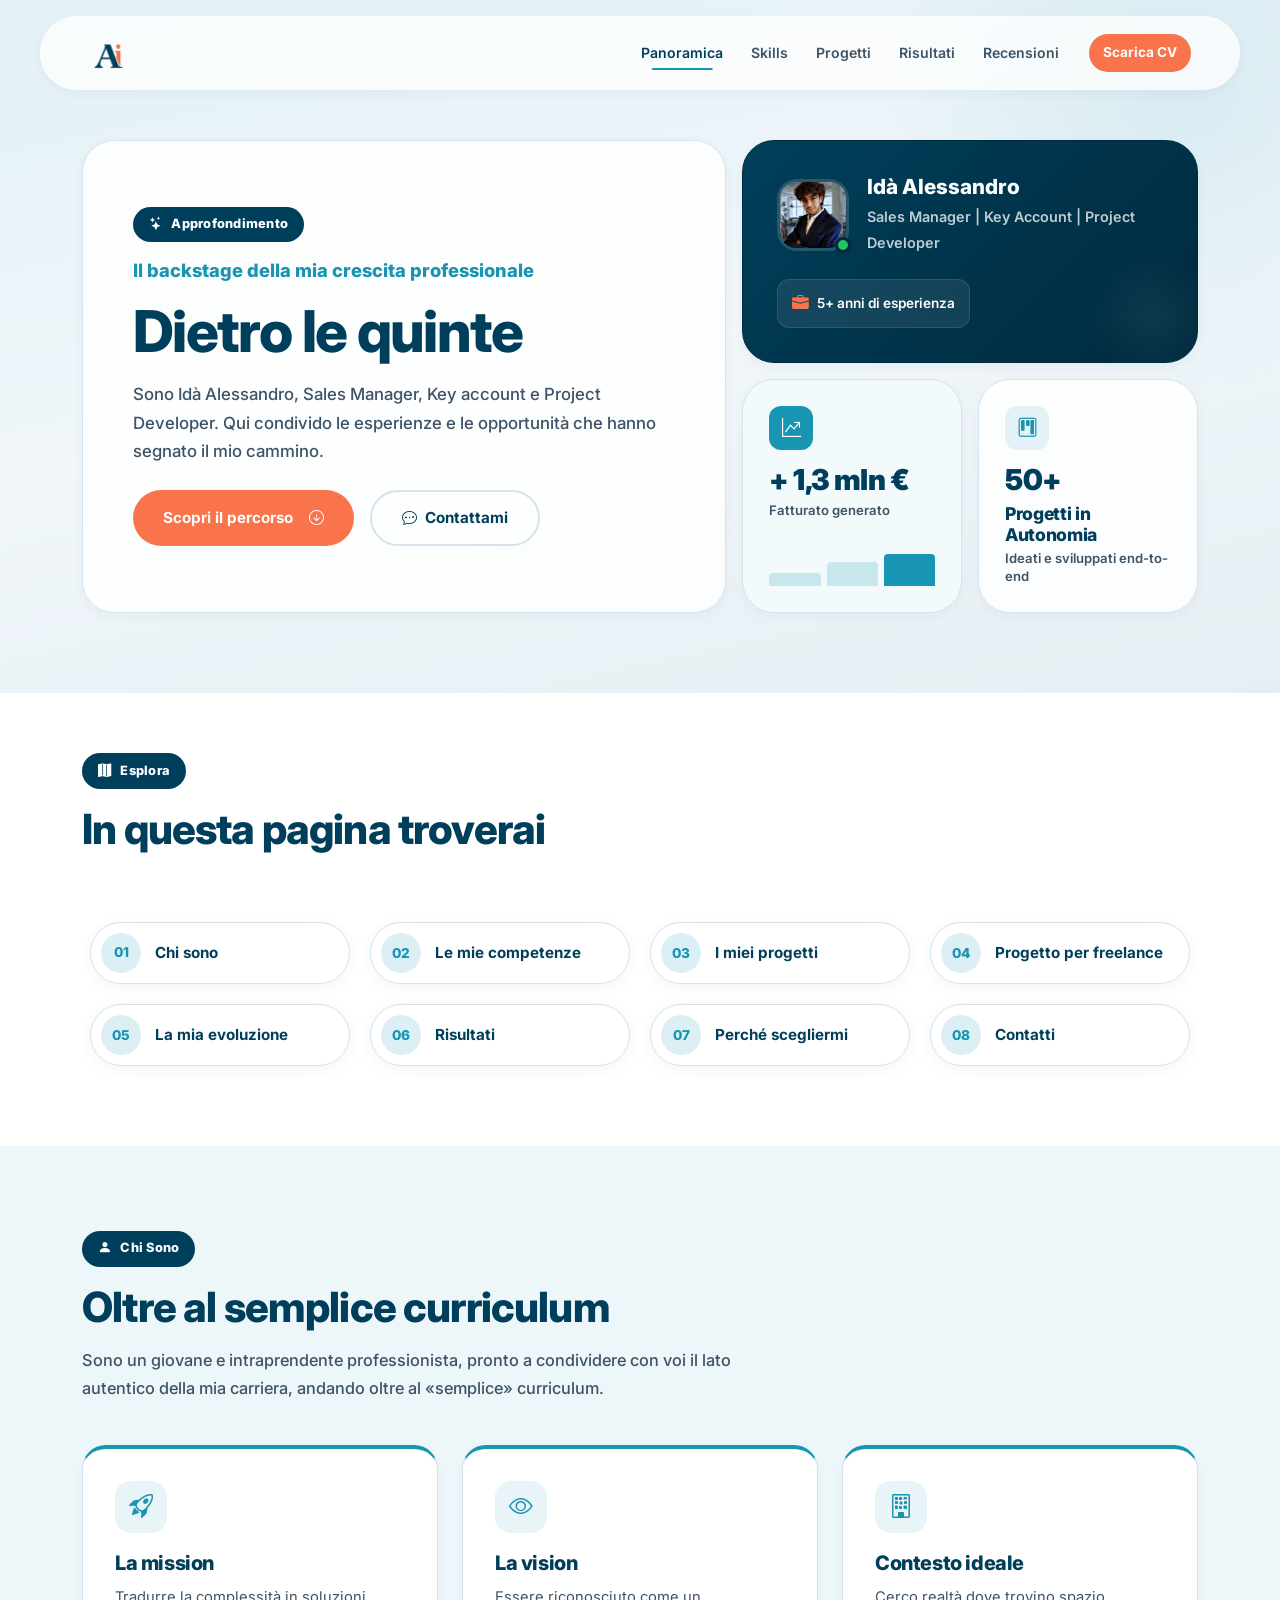
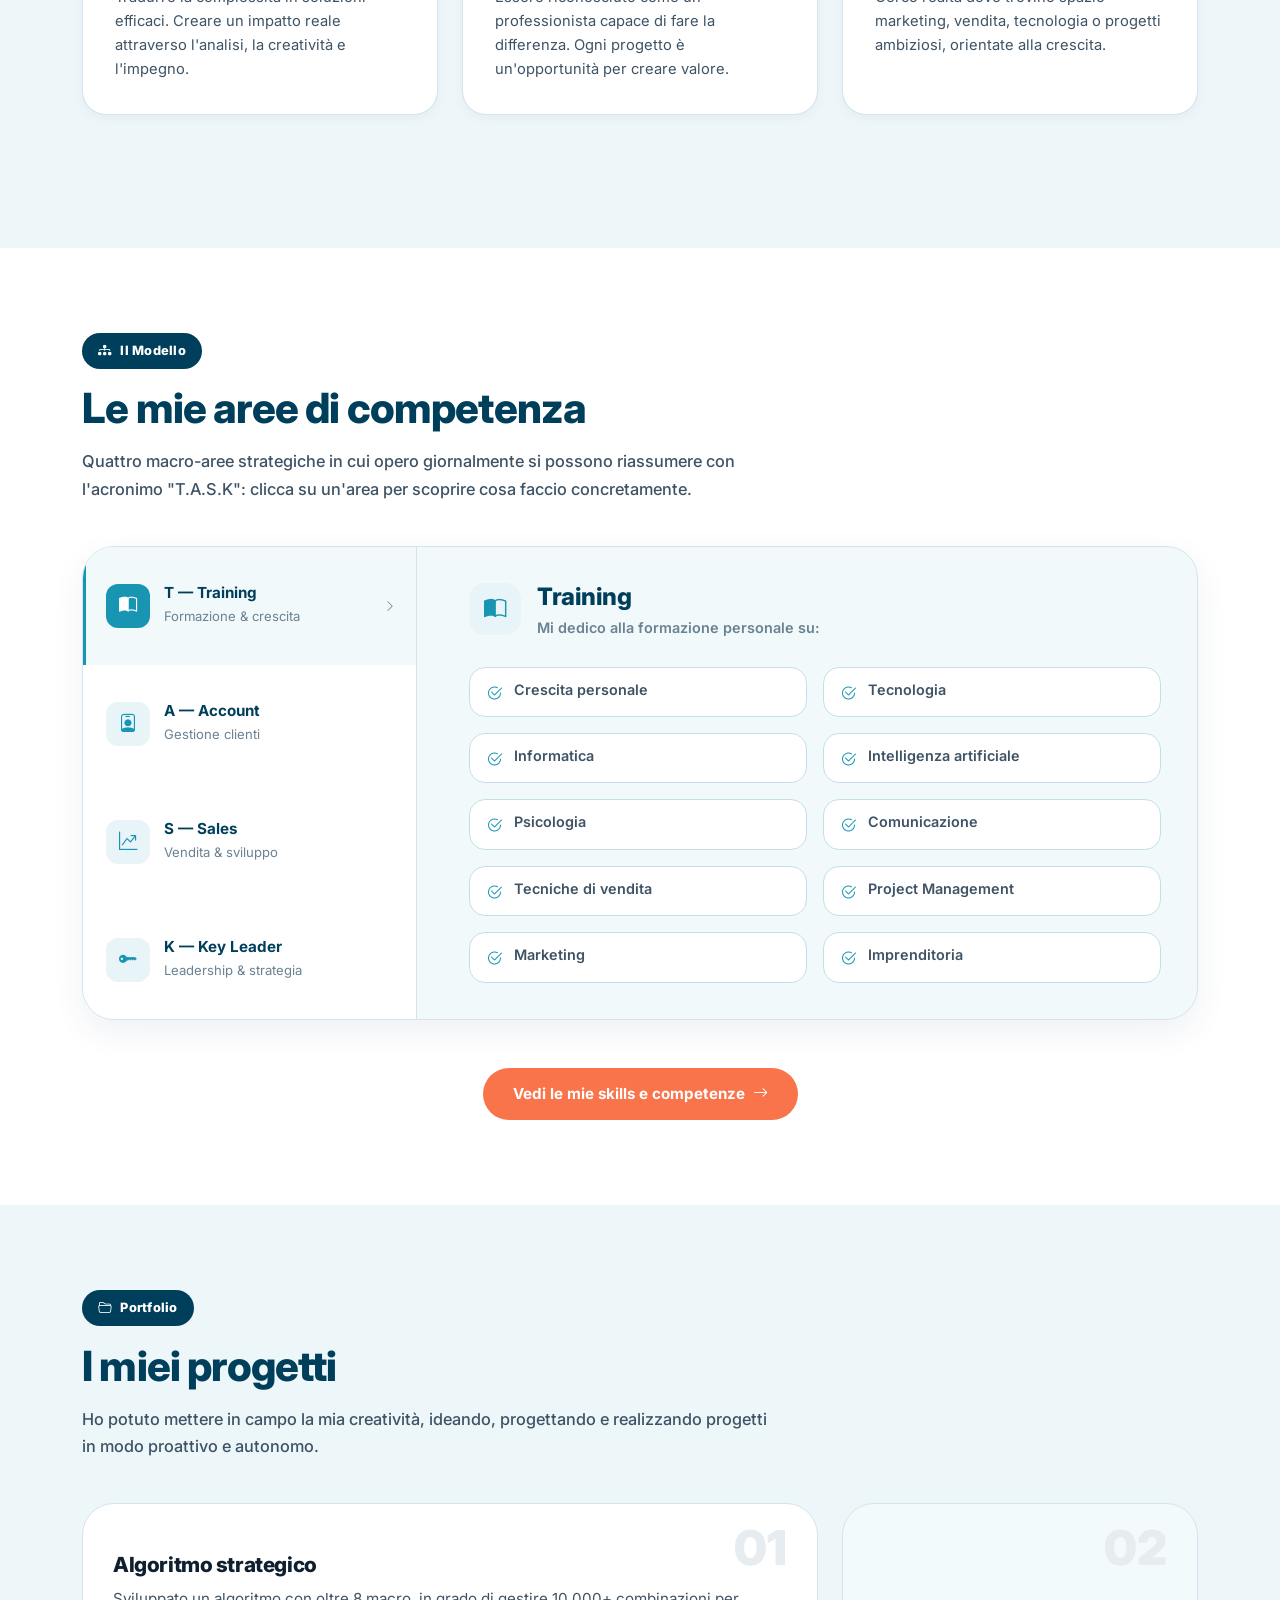
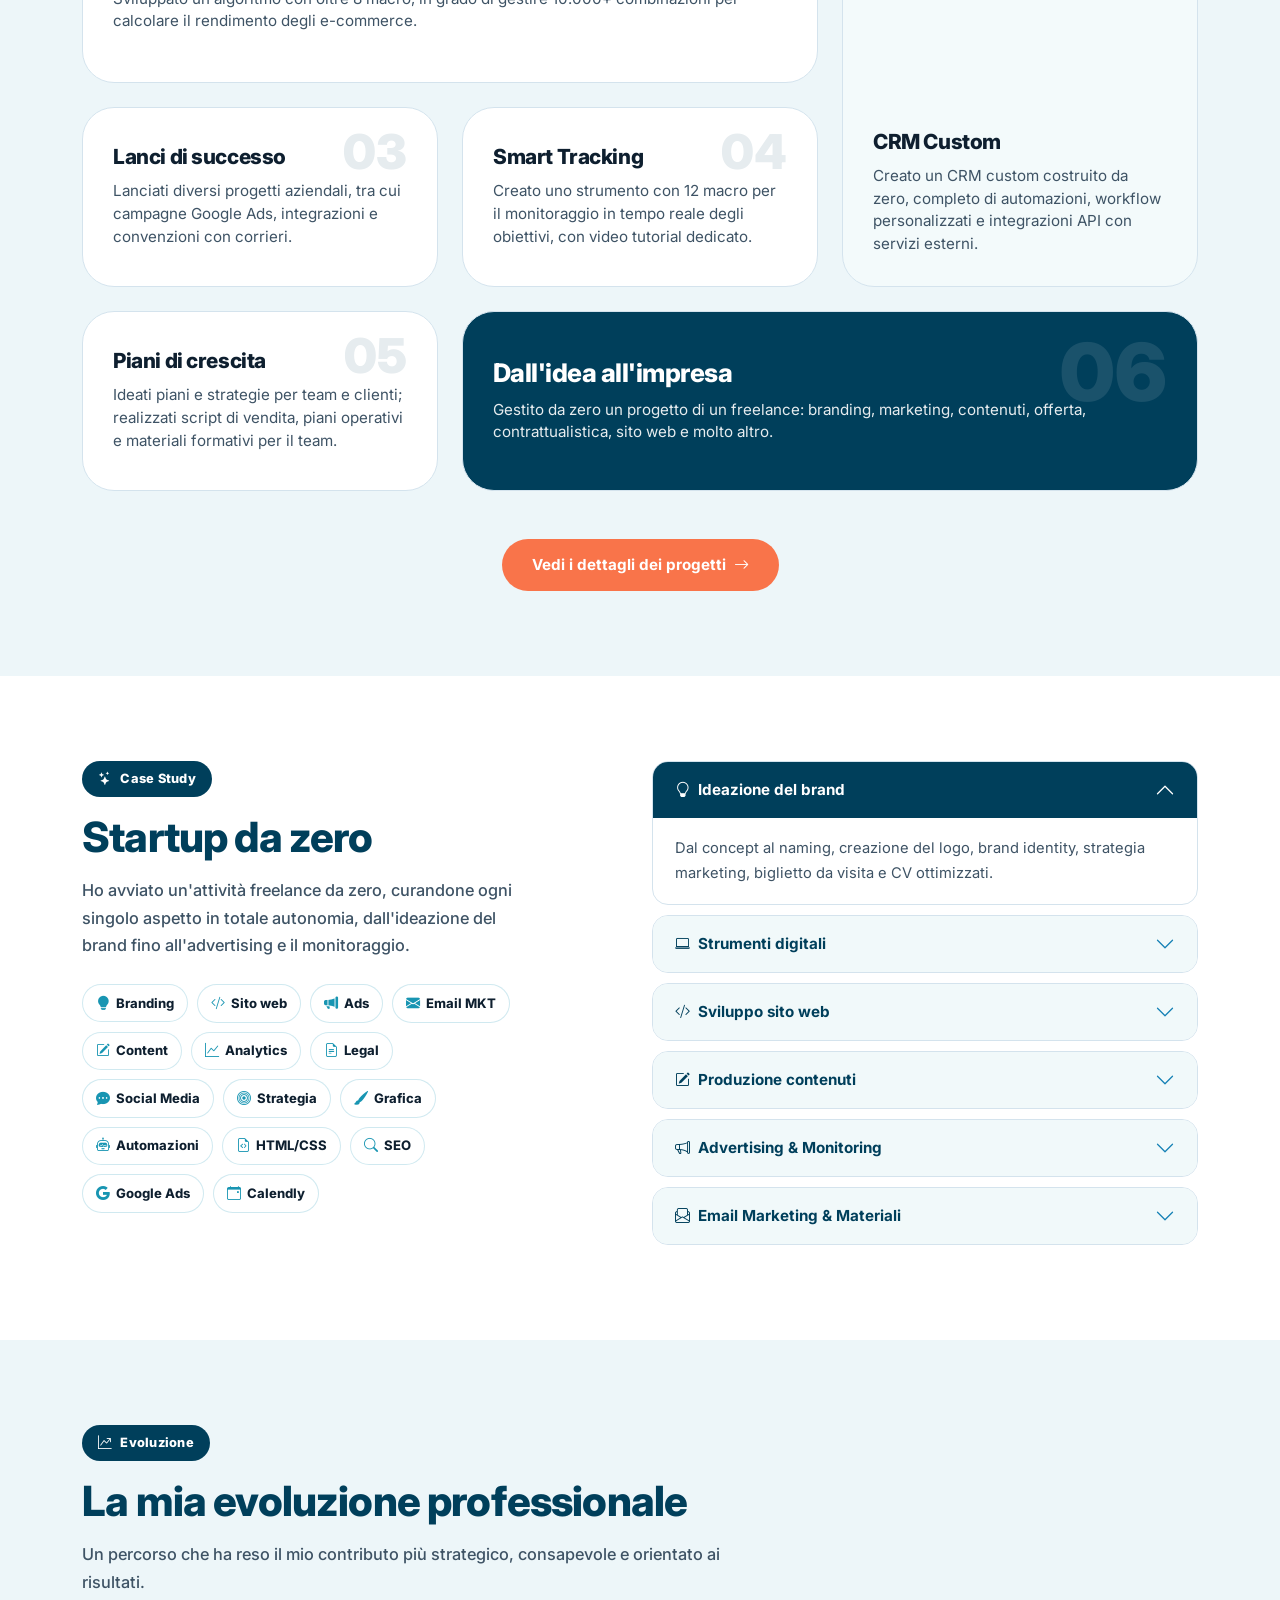
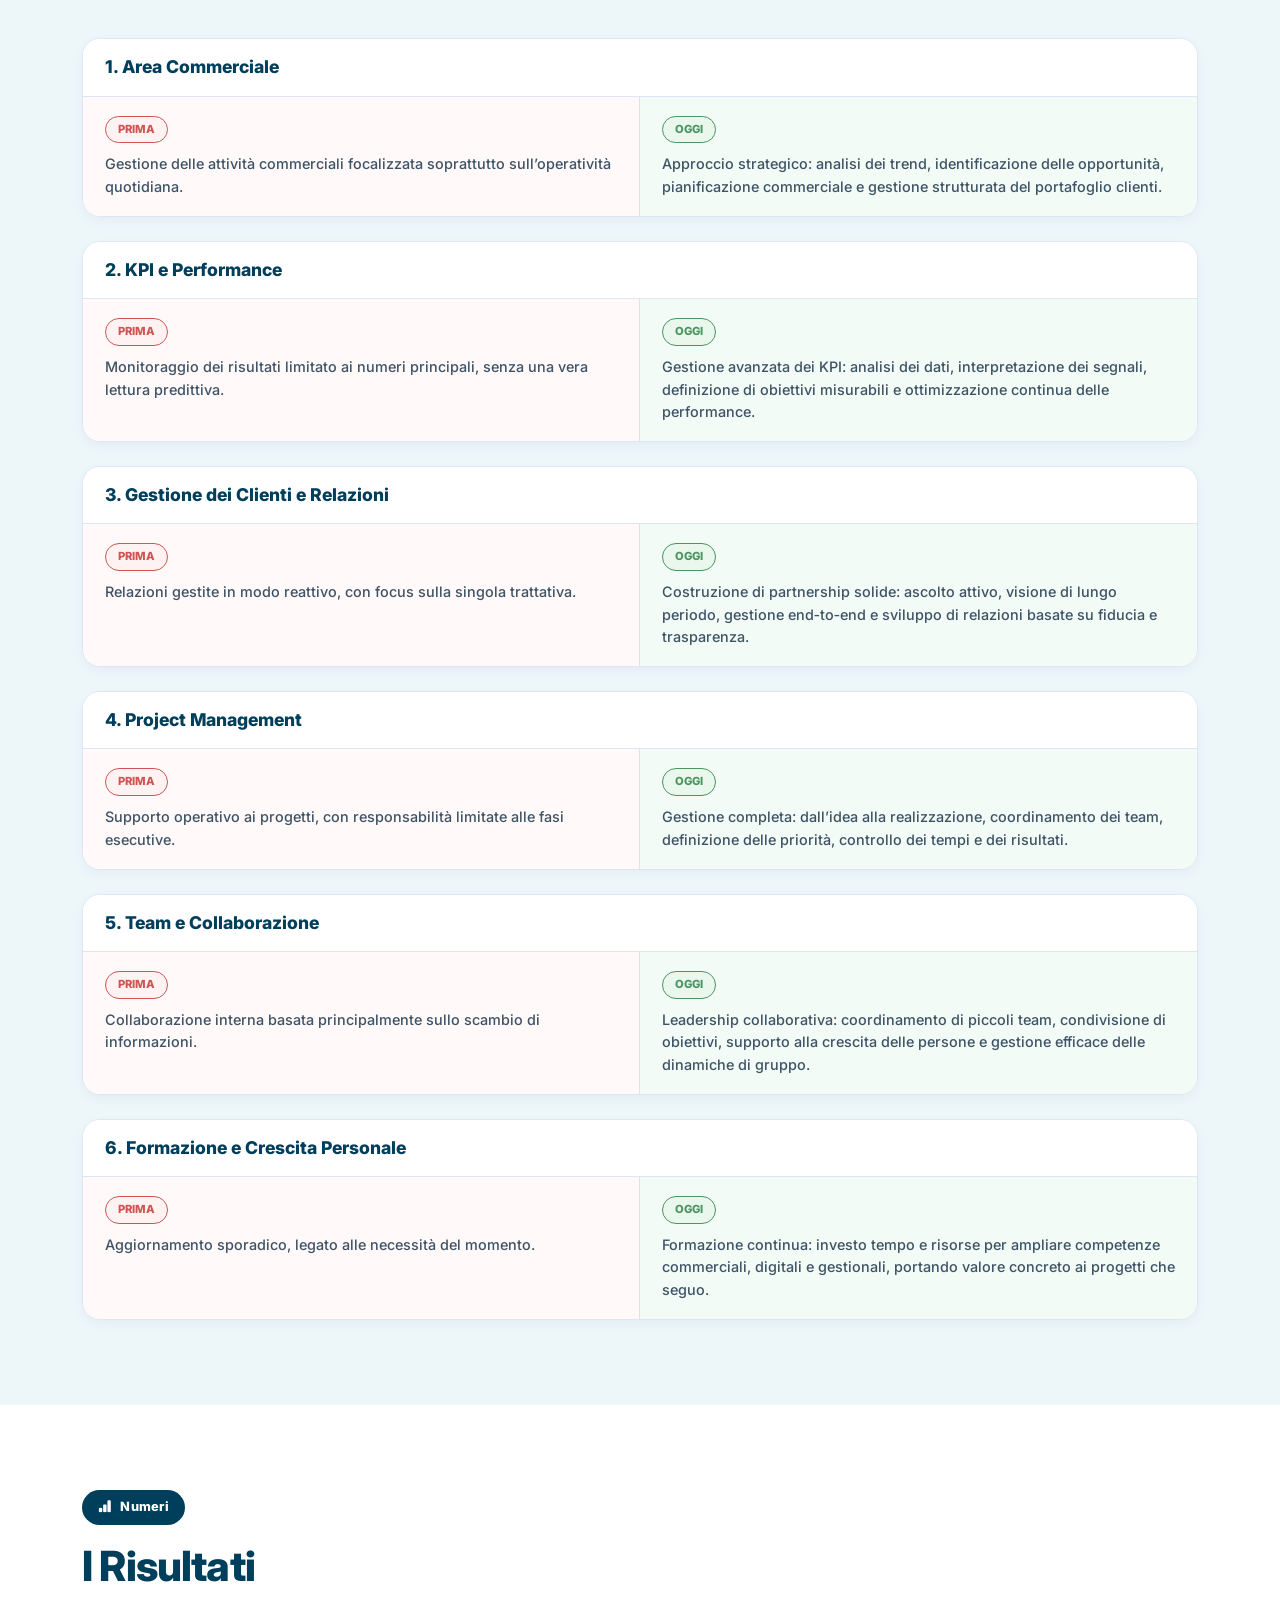
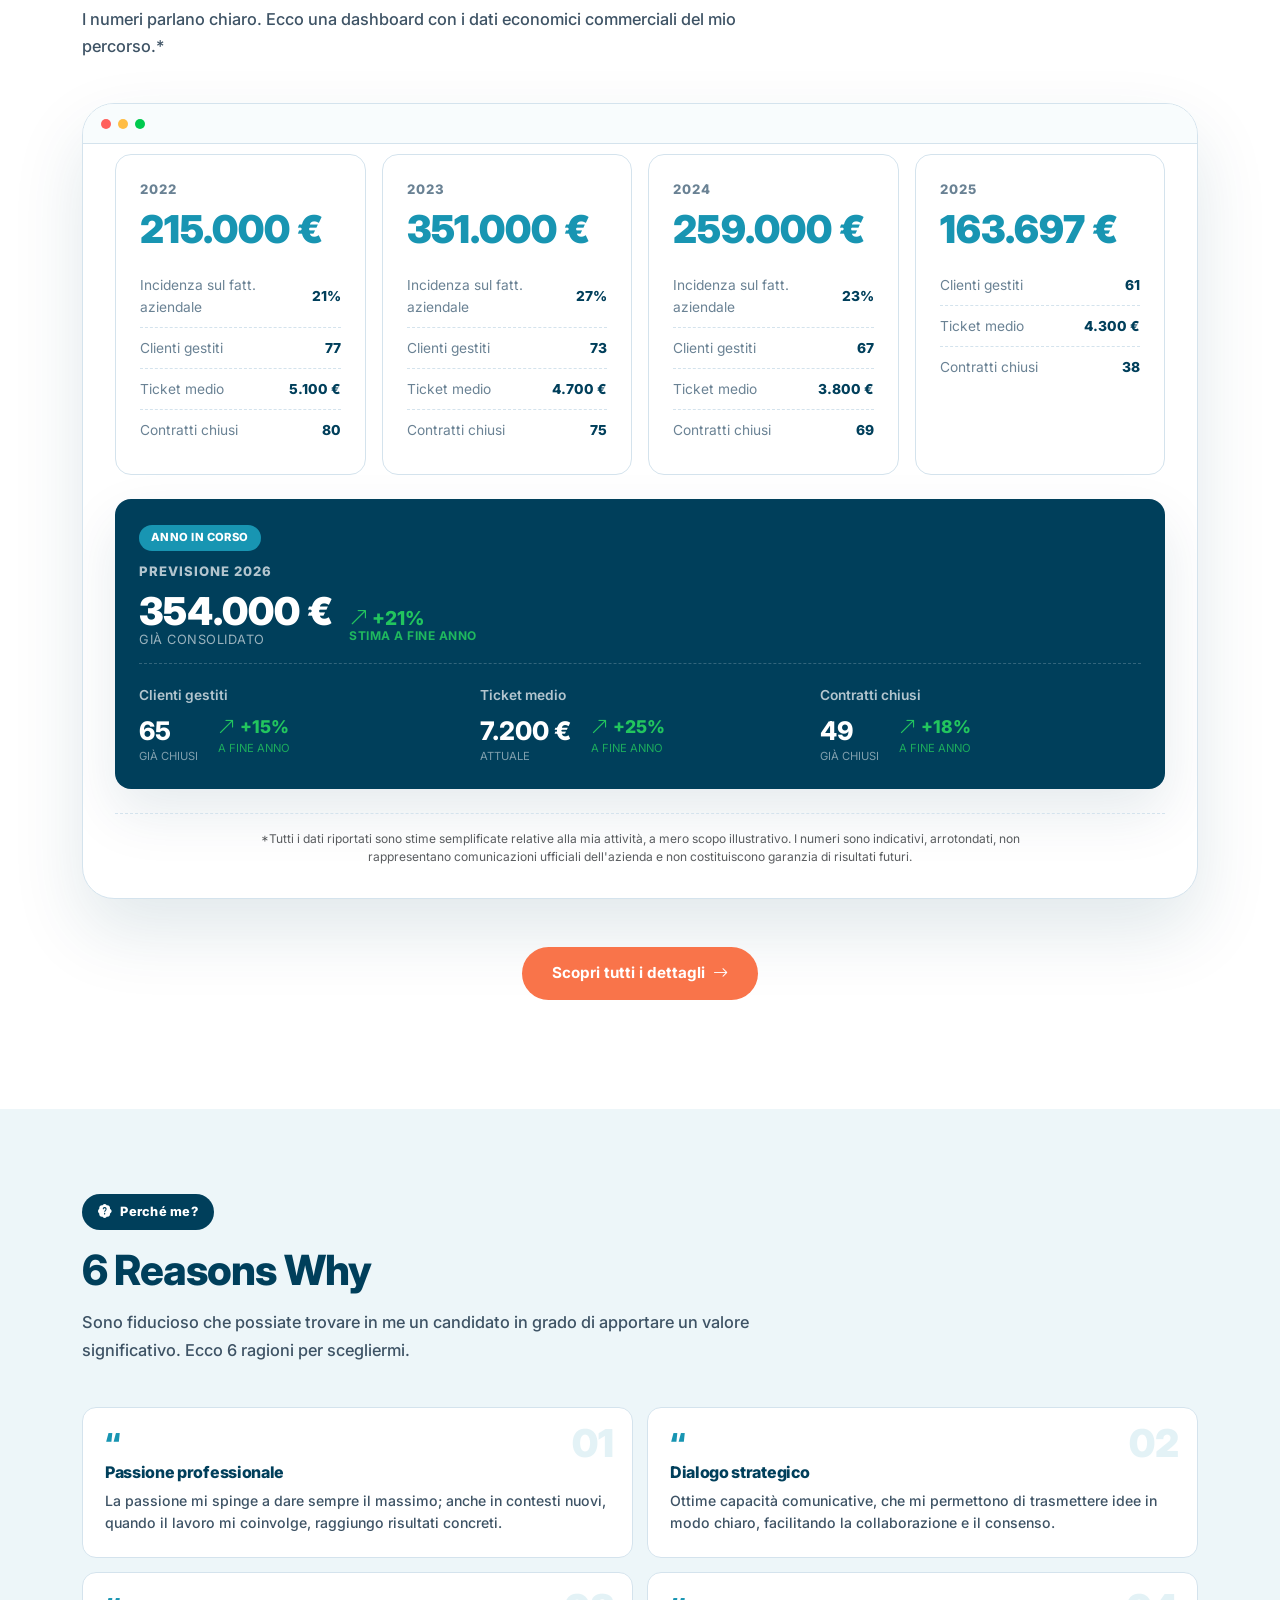
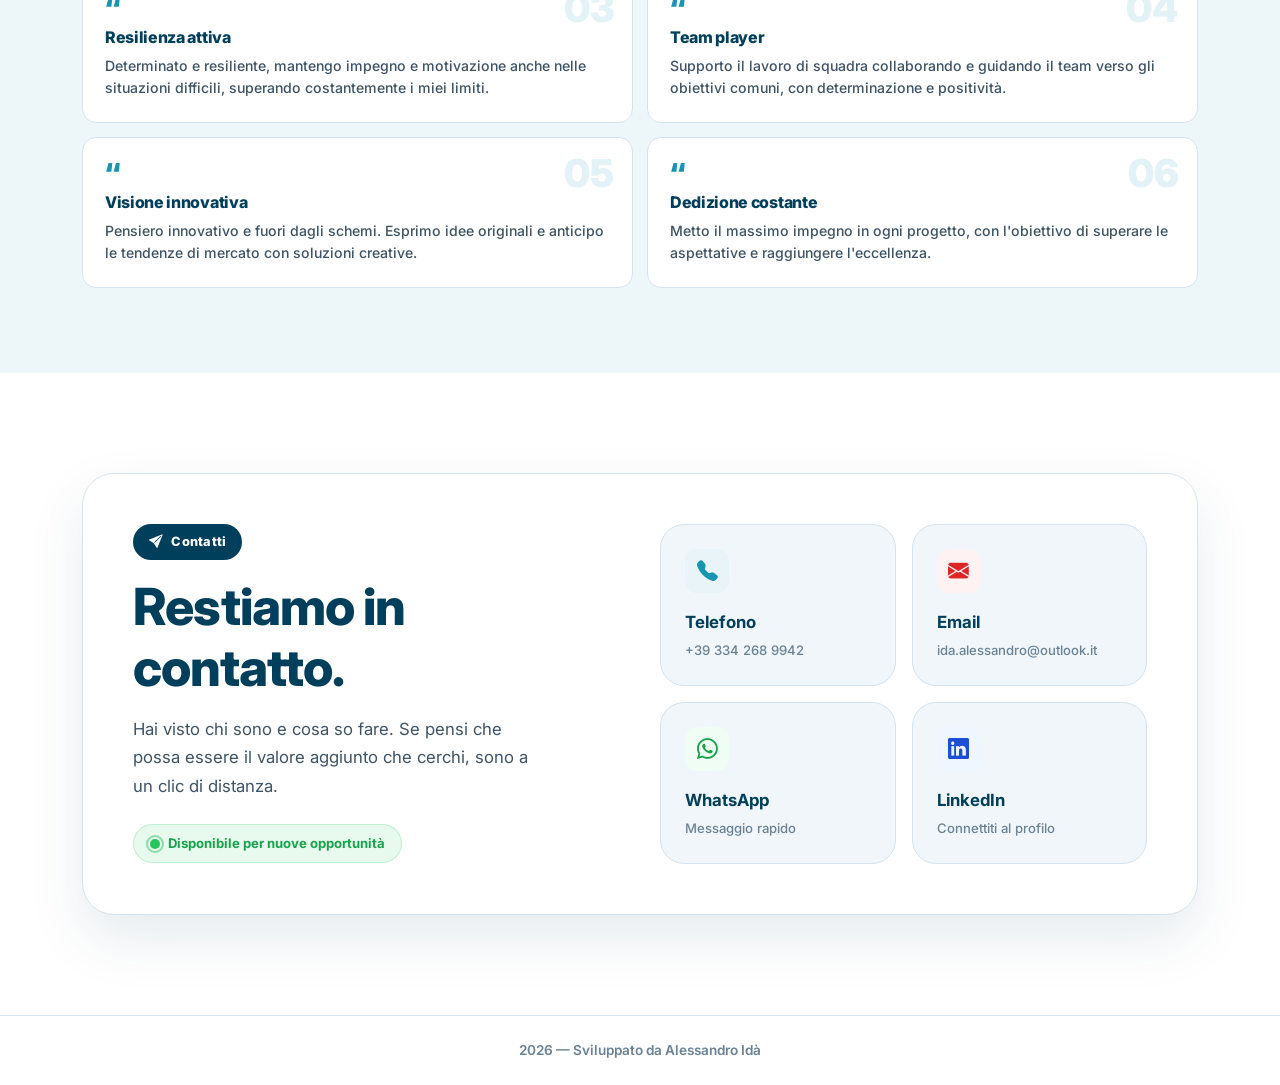
==== commit 759afcf1: "Update index.html" ====
--- a/index.html
+++ b/index.html
@@ -1,884 +1,1047 @@
 <!DOCTYPE html>
 <html lang="it">
+
 <head>
     <meta charset="utf-8">
     <meta name="viewport" content="width=device-width, initial-scale=1.0">
     <title>Idà Alessandro | Sales Manager · Key Account · Project Developer</title>
-    <meta name="description" content="Il backstage della mia crescita professionale. Sales Manager, Key Account e Project Developer con risultati concreti.">
+    <meta name="description"
+        content="Il backstage della mia crescita professionale. Sales Manager, Key Account e Project Developer con risultati concreti.">
     <meta name="theme-color" content="#003f5b">
     <link href="https://fonts.googleapis.com" rel="preconnect">
     <link href="https://fonts.gstatic.com" rel="preconnect" crossorigin>
-    <link href="https://fonts.googleapis.com/css2?family=Inter:wght@300;400;500;600;700;800;900&display=swap" rel="stylesheet">
+    <link href="https://fonts.googleapis.com/css2?family=Inter:wght@300;400;500;600;700;800;900&display=swap"
+        rel="stylesheet">
     <link href="https://cdn.jsdelivr.net/npm/bootstrap@5.3.2/dist/css/bootstrap.min.css" rel="stylesheet">
     <link rel="stylesheet" href="https://cdn.jsdelivr.net/npm/bootstrap-icons@1.11.1/font/bootstrap-icons.css">
     <link href="https://unpkg.com/aos@2.3.1/dist/aos.css" rel="stylesheet">
     <link href="style.css" rel="stylesheet">
 </head>
+
 <body>
 
-<!-- ═══════════════════════════════════════════════════════════════
+    <!-- ═══════════════════════════════════════════════════════════════
      NAVBAR — Floating Glassmorphism Pill
      ═══════════════════════════════════════════════════════════════ -->
-<div class="nav-wrapper">
-    <nav id="navbar" class="navbar navbar-expand-lg navbar-floating">
-        <div class="container-fluid px-4">
-            <a class="navbar-brand" href="#home"><img src="images/Logo Idà Alessandro.png" alt="IDÀ Logo" style="height: 30px; width: auto;"></a>
-            <button class="custom-hamburger d-lg-none" id="mobileMenuBtn">
-                <span></span><span></span><span></span>
-            </button>
-            <div class="d-none d-lg-block" id="navbarNav">
-                <ul class="navbar-nav ms-auto align-items-center">
-                    <li class="nav-item"><a class="nav-link active" href="index.html">Panoramica</a></li>
-                    <li class="nav-item"><a class="nav-link" href="capacita.html">Capacità</a></li>
-                    <li class="nav-item"><a class="nav-link" href="progetti.html">Progetti</a></li>
-                    <li class="nav-item"><a class="nav-link" href="risultati.html">Risultati</a></li>
-                    <li class="nav-item"><a class="nav-link" href="recensioni.html">Recensioni</a></li>
-                    <li class="nav-item ms-lg-3"><a class="nav-link nav-cta-btn" href="#contatti">Scarica CV</a></li>
-                </ul>
-            </div>
-        </div>
-    </nav>
-</div>
-
-<!-- Mobile Sidebar Menu 3/4 -->
-<div class="mobile-sidebar-backdrop" id="sidebarBackdrop"></div>
-<div class="mobile-sidebar" id="mobileSidebar">
-    <div class="msb-header">
-        <span class="msb-logo"><img src="images/Logo Idà Alessandro.png" alt="IDÀ Logo" style="height: 30px; width: auto;"></span>
-        <button class="msb-close" id="mobileMenuClose"><i class="bi bi-x-lg"></i></button>
+    <div class="nav-wrapper">
+        <nav id="navbar" class="navbar navbar-expand-lg navbar-floating">
+            <div class="container-fluid px-4">
+                <a class="navbar-brand" href="#home"><img src="images/Logo Idà Alessandro.png" alt="IDÀ Logo"
+                        style="height: 30px; width: auto;"></a>
+                <button class="custom-hamburger d-lg-none" id="mobileMenuBtn">
+                    <span></span><span></span><span></span>
+                </button>
+                <div class="d-none d-lg-block" id="navbarNav">
+                    <ul class="navbar-nav ms-auto align-items-center">
+                        <li class="nav-item"><a class="nav-link active" href="index.html">Panoramica</a></li>
+                        <li class="nav-item"><a class="nav-link" href="skills.html">Skills</a></li>
+                        <li class="nav-item"><a class="nav-link" href="progetti.html">Progetti</a></li>
+                        <li class="nav-item"><a class="nav-link" href="risultati.html">Risultati</a></li>
+                        <li class="nav-item"><a class="nav-link" href="recensioni.html">Recensioni</a></li>
+                        <li class="nav-item ms-lg-3"><a class="nav-link nav-cta-btn" href="#contatti">Scarica CV</a>
+                        </li>
+                    </ul>
+                </div>
+            </div>
+        </nav>
     </div>
-    <nav class="msb-nav">
-        <a href="index.html" class="msb-link active">Panoramica</a>
-        <a href="capacita.html" class="msb-link">Capacità</a>
-        <a href="progetti.html" class="msb-link">Progetti</a>
-        <a href="risultati.html" class="msb-link">Risultati</a>
-        <a href="recensioni.html" class="msb-link">Recensioni</a>
-        <a href="#contatti" class="msb-link cta">Scarica CV</a>
-    </nav>
-</div>
-
-
-<!-- ═══════════════════════════════════════════════════════════════
+
+    <!-- Mobile Sidebar Menu 3/4 -->
+    <div class="mobile-sidebar-backdrop" id="sidebarBackdrop"></div>
+    <div class="mobile-sidebar" id="mobileSidebar">
+        <div class="msb-header">
+            <span class="msb-logo"><img src="images/Logo Idà Alessandro.png" alt="IDÀ Logo"
+                    style="height: 30px; width: auto;"></span>
+            <button class="msb-close" id="mobileMenuClose"><i class="bi bi-x-lg"></i></button>
+        </div>
+        <nav class="msb-nav">
+            <a href="index.html" class="msb-link active">Panoramica</a>
+            <a href="skills.html" class="msb-link">Skills</a>
+            <a href="progetti.html" class="msb-link">Progetti</a>
+            <a href="risultati.html" class="msb-link">Risultati</a>
+            <a href="recensioni.html" class="msb-link">Recensioni</a>
+            <a href="#contatti" class="msb-link cta">Scarica CV</a>
+        </nav>
+    </div>
+
+
+    <!-- ═══════════════════════════════════════════════════════════════
      HERO — Bento Grid Layout (Ultra Modern)
      ═══════════════════════════════════════════════════════════════ -->
-<section id="home" class="hero bento-hero">
-    <div class="container">
-        <div class="bento-hero-grid">
-
-            <!-- Main Content Cell -->
-            <div class="bh-cell bh-main" data-aos="fade-up" data-aos-duration="900">
-                <div class="kicker"><i class="bi bi-stars"></i> Approfondimento</div>
-                <p class="hero-pain-line">
-                    <span class="d-md-none">Il backstage della mia crescita</span>
-                    <span class="d-none d-md-inline">Il backstage della mia crescita professionale</span>
-                </p>
-                <h1>Dietro le quinte</h1>
-                <p class="hero-lead">Sono Idà Alessandro, Sales Manager, Key account e Project Developer. Qui condivido le esperienze e le opportunità che hanno segnato il mio cammino.</p>
-
-                <div class="hero-actions mt-4 d-flex flex-wrap gap-3">
-                    <a href="#page-index" class="btn-cta"><i class="bi bi-arrow-down-circle"></i> Scopri il percorso</a>
-                    <a href="#contatti" class="btn-outline"><i class="bi bi-chat-dots"></i> Contattami</a>
-                </div>
-            </div>
-
-            <!-- Profile Cell -->
-            <div class="bh-cell bh-profile" data-aos="fade-up" data-aos-duration="900" data-aos-delay="100">
-                <div class="bh-profile-top">
-                    <div class="bh-avatar">
-                        <!-- Sostituisci questo link con la tua foto reale -->
-                        <img src="images/Foto profilo.jpeg" alt="Foto Idà Alessandro" style="object-fit: cover;">
-                        <div class="bh-status-dot"></div>
-                    </div>
-                    <div class="bh-profile-info">
-                        <strong>Idà Alessandro</strong>
-                        <span>Sales Manager | Key Account | Project Developer</span>
-                    </div>
-                </div>
-                <div class="bh-profile-tags mt-4">
-                    <div class="bh-tag"><i class="bi bi-briefcase-fill"></i> 5+ anni di esperienza</div>
-                </div>
-            </div>
-
-            <!-- Stats Cell 1: Fatturato -->
-            <div class="bh-cell bh-stat stat-revenue" data-aos="fade-up" data-aos-duration="900" data-aos-delay="200">
-                <div class="bh-stat-icon"><i class="bi bi-graph-up-arrow"></i></div>
-                <div class="bh-stat-data">
-                    <h3>+ 1,3 mln €</h3>
-                    <p>Fatturato generato</p>
-                </div>
-                <div class="bh-stat-chart">
-                    <div class="bar bar-1"></div>
-                    <div class="bar bar-2"></div>
-                    <div class="bar bar-3"></div>
-                </div>
-            </div>
-
-            <!-- Stats Cell 2: Progetti -->
-            <div class="bh-cell bh-stat stat-projects" data-aos="fade-up" data-aos-duration="900" data-aos-delay="300">
-                <div class="bh-stat-icon"><i class="bi bi-kanban"></i></div>
-                <div class="bh-stat-data">
-                    <h3>50+</h3>
-                    <h4 class="mt-2">Progetti in Autonomia</h4>
-                    <p>Ideati e sviluppati end-to-end</p>
-                </div>
-            </div>
-
-        </div>
-    </div>
-</section>
-
-
-<!-- ═══════════════════════════════════════════════════════════════
+    <section id="home" class="hero bento-hero">
+        <div class="container">
+            <div class="bento-hero-grid">
+
+                <!-- Main Content Cell -->
+                <div class="bh-cell bh-main" data-aos="fade-up" data-aos-duration="900">
+                    <div class="kicker"><i class="bi bi-stars"></i> Approfondimento</div>
+                    <p class="hero-pain-line">
+                        <span class="d-md-none">Il backstage della mia crescita</span>
+                        <span class="d-none d-md-inline">Il backstage della mia crescita professionale</span>
+                    </p>
+                    <h1>Dietro le quinte</h1>
+                    <p class="hero-lead">Sono Idà Alessandro, Sales Manager, Key account e Project Developer. Qui
+                        condivido le esperienze e le opportunità che hanno segnato il mio cammino.</p>
+
+                    <div class="hero-actions mt-4 d-flex flex-wrap gap-3">
+                        <a href="#page-index" class="btn-cta">Scopri il percorso <i class="bi bi-arrow-down-circle ms-2"></i></a>
+                        <a href="#contatti" class="btn-outline"><i class="bi bi-chat-dots"></i> Contattami</a>
+                    </div>
+                </div>
+
+                <!-- Profile Cell -->
+                <div class="bh-cell bh-profile" data-aos="fade-up" data-aos-duration="900" data-aos-delay="100">
+                    <div class="bh-profile-top">
+                        <div class="bh-avatar">
+                            <!-- Sostituisci questo link con la tua foto reale -->
+                            <img src="images/Foto profilo.jpeg" alt="Foto Idà Alessandro" style="object-fit: cover;">
+                            <div class="bh-status-dot"></div>
+                        </div>
+                        <div class="bh-profile-info">
+                            <strong>Idà Alessandro</strong>
+                            <span>Sales Manager | Key Account | Project Developer</span>
+                        </div>
+                    </div>
+                    <div class="bh-profile-tags mt-4">
+                        <div class="bh-tag"><i class="bi bi-briefcase-fill"></i> 5+ anni di esperienza</div>
+                    </div>
+                </div>
+
+                <!-- Stats Cell 1: Fatturato -->
+                <div class="bh-cell bh-stat stat-revenue" data-aos="fade-up" data-aos-duration="900"
+                    data-aos-delay="200">
+                    <div class="bh-stat-icon"><i class="bi bi-graph-up-arrow"></i></div>
+                    <div class="bh-stat-data">
+                        <h3>+ 1,3 mln €</h3>
+                        <p>Fatturato generato</p>
+                    </div>
+                    <div class="bh-stat-chart">
+                        <div class="bar bar-1"></div>
+                        <div class="bar bar-2"></div>
+                        <div class="bar bar-3"></div>
+                    </div>
+                </div>
+
+                <!-- Stats Cell 2: Progetti -->
+                <div class="bh-cell bh-stat stat-projects" data-aos="fade-up" data-aos-duration="900"
+                    data-aos-delay="300">
+                    <div class="bh-stat-icon"><i class="bi bi-kanban"></i></div>
+                    <div class="bh-stat-data">
+                        <h3>50+</h3>
+                        <h4 class="mt-2">Progetti in Autonomia</h4>
+                        <p>Ideati e sviluppati end-to-end</p>
+                    </div>
+                </div>
+
+            </div>
+        </div>
+    </section>
+
+
+    <!-- ═══════════════════════════════════════════════════════════════
      PAGE INDEX / TIMELINE (IN QUESTA PAGINA TROVERAI)
      ═══════════════════════════════════════════════════════════════ -->
-<section id="page-index" class="cv-section white timeline-section">
-    <div class="container">
-        <div class="section-header mb-5" data-aos="fade-up">
-            <div class="kicker"><i class="bi bi-map-fill"></i> Esplora</div>
-            <h2>In questa pagina troverai</h2>
-        </div>
-
-        <div class="explore-matrix" data-aos="fade-up" data-aos-delay="100">
-            <a href="#chi-sono" class="matrix-item">
-                <div class="mi-dot">01</div>
-                <span class="mi-text">Chi sono</span>
-            </a>
-            <a href="#task" class="matrix-item">
-                <div class="mi-dot">02</div>
-                <span class="mi-text">Le mie competenze</span>
-            </a>
-            <a href="#progetti" class="matrix-item">
-                <div class="mi-dot">03</div>
-                <span class="mi-text">I miei progetti</span>
-            </a>
-            <a href="#startup" class="matrix-item">
-                <div class="mi-dot">04</div>
-                <span class="mi-text">Progetto per freelance</span>
-            </a>
-            <a href="#obiettivi" class="matrix-item">
-                <div class="mi-dot">05</div>
-                <span class="mi-text">La mia evoluzione</span>
-            </a>
-            <a href="#risultati" class="matrix-item">
-                <div class="mi-dot">06</div>
-                <span class="mi-text">Risultati</span>
-            </a>
-            <a href="#reasons" class="matrix-item">
-                <div class="mi-dot">07</div>
-                <span class="mi-text">Perché scegliermi</span>
-            </a>
-            <a href="#contatti" class="matrix-item">
-                <div class="mi-dot">08</div>
-                <span class="mi-text">Contatti</span>
-            </a>
-        </div>
-    </div>
-</section>
-
-<!-- ═══════════════════════════════════════════════════════════════
+    <section id="page-index" class="cv-section white timeline-section">
+        <div class="container">
+            <div class="section-header mb-5" data-aos="fade-up">
+                <div class="kicker"><i class="bi bi-map-fill"></i> Esplora</div>
+                <h2>In questa pagina troverai</h2>
+            </div>
+
+            <div class="explore-matrix" data-aos="fade-up" data-aos-delay="100">
+                <a href="#chi-sono" class="matrix-item">
+                    <div class="mi-dot">01</div>
+                    <span class="mi-text">Chi sono</span>
+                </a>
+                <a href="#task" class="matrix-item">
+                    <div class="mi-dot">02</div>
+                    <span class="mi-text">Le mie competenze</span>
+                </a>
+                <a href="#progetti" class="matrix-item">
+                    <div class="mi-dot">03</div>
+                    <span class="mi-text">I miei progetti</span>
+                </a>
+                <a href="#startup" class="matrix-item">
+                    <div class="mi-dot">04</div>
+                    <span class="mi-text">Progetto per freelance</span>
+                </a>
+                <a href="#obiettivi" class="matrix-item">
+                    <div class="mi-dot">05</div>
+                    <span class="mi-text">La mia evoluzione</span>
+                </a>
+                <a href="#risultati" class="matrix-item">
+                    <div class="mi-dot">06</div>
+                    <span class="mi-text">Risultati</span>
+                </a>
+                <a href="#reasons" class="matrix-item">
+                    <div class="mi-dot">07</div>
+                    <span class="mi-text">Perché scegliermi</span>
+                </a>
+                <a href="#contatti" class="matrix-item">
+                    <div class="mi-dot">08</div>
+                    <span class="mi-text">Contatti</span>
+                </a>
+            </div>
+        </div>
+    </section>
+
+    <!-- ═══════════════════════════════════════════════════════════════
      CHI SONO — accent-top vision cards + Before/After rows
      ═══════════════════════════════════════════════════════════════ -->
-<section id="chi-sono" class="cv-section soft">
-    <div class="container">
-        <div class="section-header" data-aos="fade-up">
-            <div class="kicker"><i class="bi bi-person-fill"></i> Chi Sono</div>
-            <h2>Oltre al semplice curriculum</h2>
-            <p>Sono un giovane e intraprendente professionista, pronto a condividere con voi il lato autentico della mia carriera, andando oltre al «semplice» curriculum.</p>
-        </div>
-
-        <div class="row g-4 mb-5">
-            <div class="col-md-4" data-aos="fade-up" data-aos-delay="50">
-                <div class="vision-card">
-                    <div class="vision-icon"><i class="bi bi-rocket-takeoff"></i></div>
-                    <h3>La mission</h3>
-                    <p>Tradurre la complessità in soluzioni efficaci. Creare un impatto reale attraverso l'analisi, la creatività e l'impegno.</p>
-                </div>
-            </div>
-            <div class="col-md-4" data-aos="fade-up" data-aos-delay="150">
-                <div class="vision-card">
-                    <div class="vision-icon"><i class="bi bi-eye"></i></div>
-                    <h3>La vision</h3>
-                    <p>Essere riconosciuto come un professionista capace di fare la differenza. Ogni progetto è un'opportunità per creare valore.</p>
-                </div>
-            </div>
-            <div class="col-md-4" data-aos="fade-up" data-aos-delay="250">
-                <div class="vision-card">
-                    <div class="vision-icon"><i class="bi bi-building"></i></div>
-                    <h3>Contesto ideale</h3>
-                    <p>Cerco realtà dove trovino spazio marketing, vendita, tecnologia o progetti ambiziosi, orientate alla crescita.</p>
-                </div>
-            </div>
-        </div>
-    </div>
-</section>
-
-
-<!-- ═══════════════════════════════════════════════════════════════
+    <section id="chi-sono" class="cv-section soft">
+        <div class="container">
+            <div class="section-header" data-aos="fade-up">
+                <div class="kicker"><i class="bi bi-person-fill"></i> Chi Sono</div>
+                <h2>Oltre al semplice curriculum</h2>
+                <p>Sono un giovane e intraprendente professionista, pronto a condividere con voi il lato autentico della
+                    mia carriera, andando oltre al «semplice» curriculum.</p>
+            </div>
+
+            <div class="row g-4 mb-5">
+                <div class="col-md-4" data-aos="fade-up" data-aos-delay="50">
+                    <div class="vision-card">
+                        <div class="vision-icon"><i class="bi bi-rocket-takeoff"></i></div>
+                        <h3>La mission</h3>
+                        <p>Tradurre la complessità in soluzioni efficaci. Creare un impatto reale attraverso l'analisi,
+                            la creatività e l'impegno.</p>
+                    </div>
+                </div>
+                <div class="col-md-4" data-aos="fade-up" data-aos-delay="150">
+                    <div class="vision-card">
+                        <div class="vision-icon"><i class="bi bi-eye"></i></div>
+                        <h3>La vision</h3>
+                        <p>Essere riconosciuto come un professionista capace di fare la differenza. Ogni progetto è
+                            un'opportunità per creare valore.</p>
+                    </div>
+                </div>
+                <div class="col-md-4" data-aos="fade-up" data-aos-delay="250">
+                    <div class="vision-card">
+                        <div class="vision-icon"><i class="bi bi-building"></i></div>
+                        <h3>Contesto ideale</h3>
+                        <p>Cerco realtà dove trovino spazio marketing, vendita, tecnologia o progetti ambiziosi,
+                            orientate alla crescita.</p>
+                    </div>
+                </div>
+            </div>
+        </div>
+    </section>
+
+
+    <!-- ═══════════════════════════════════════════════════════════════
      T.A.S.K. — Interactive tab layout
      ═══════════════════════════════════════════════════════════════ -->
-<section id="task" class="cv-section white">
-    <div class="container">
-        <div class="section-header" data-aos="fade-up">
-            <div class="kicker"><i class="bi bi-diagram-3-fill"></i> Il Modello</div>
-            <h2>Le mie aree di competenza</h2>
-            <p>Quattro macro-aree strategiche in cui opero giornalmente si possono riassumere con l'acronimo "T.A.S.K": clicca su un'area per scoprire cosa faccio concretamente.</p>
-        </div>
-
-        <div class="task-explorer" data-aos="fade-up" data-aos-delay="100">
-
-            <!-- Left: tab navigation -->
-            <div class="task-tabs">
-                <button class="task-tab active" data-tab="training">
-                    <div class="task-tab-icon"><i class="bi bi-book-half"></i></div>
-                    <div>
-                        <strong>T — Training</strong>
-                        <span>Formazione & crescita</span>
-                    </div>
-                    <i class="bi bi-chevron-right task-tab-arrow"></i>
-                </button>
-                <button class="task-tab" data-tab="account">
-                    <div class="task-tab-icon"><i class="bi bi-person-badge"></i></div>
-                    <div>
-                        <strong>A — Account</strong>
-                        <span>Gestione clienti</span>
-                    </div>
-                    <i class="bi bi-chevron-right task-tab-arrow"></i>
-                </button>
-                <button class="task-tab" data-tab="sales">
-                    <div class="task-tab-icon"><i class="bi bi-graph-up-arrow"></i></div>
-                    <div>
-                        <strong>S — Sales</strong>
-                        <span>Vendita & sviluppo</span>
-                    </div>
-                    <i class="bi bi-chevron-right task-tab-arrow"></i>
-                </button>
-                <button class="task-tab" data-tab="keyleader">
-                    <div class="task-tab-icon"><i class="bi bi-key-fill"></i></div>
-                    <div>
-                        <strong>K — Key Leader</strong>
-                        <span>Leadership & strategia</span>
-                    </div>
-                    <i class="bi bi-chevron-right task-tab-arrow"></i>
-                </button>
-            </div>
-
-            <!-- Right: detail panel -->
-            <div class="task-detail">
-
-                <div class="task-panel active" id="panel-training">
-                    <div class="tp-head">
-                        <div class="tp-icon"><i class="bi bi-book-half"></i></div>
+    <section id="task" class="cv-section white">
+        <div class="container">
+            <div class="section-header" data-aos="fade-up">
+                <div class="kicker"><i class="bi bi-diagram-3-fill"></i> Il Modello</div>
+                <h2>Le mie aree di competenza</h2>
+                <p>Quattro macro-aree strategiche in cui opero giornalmente si possono riassumere con l'acronimo
+                    "T.A.S.K": clicca su un'area per scoprire cosa faccio concretamente.</p>
+            </div>
+
+            <div class="task-explorer" data-aos="fade-up" data-aos-delay="100">
+
+                <!-- Left: tab navigation -->
+                <div class="task-tabs">
+                    <button class="task-tab active" data-tab="training">
+                        <div class="task-tab-icon"><i class="bi bi-book-half"></i></div>
                         <div>
-                            <h3>Training</h3>
-                            <p class="tp-sub">Mi dedico alla formazione personale su:</p>
-                        </div>
-                    </div>
-                    <div class="tp-items">
-                        <div class="tp-item-grid">
-                            <div class="tp-item"><i class="bi bi-check2-circle"></i><span>Crescita personale</span></div>
-                            <div class="tp-item"><i class="bi bi-check2-circle"></i><span>Tecnologia</span></div>
-                            <div class="tp-item"><i class="bi bi-check2-circle"></i><span>Informatica</span></div>
-                            <div class="tp-item"><i class="bi bi-check2-circle"></i><span>Intelligenza artificiale</span></div>
-                            <div class="tp-item"><i class="bi bi-check2-circle"></i><span>Psicologia</span></div>
-                            <div class="tp-item"><i class="bi bi-check2-circle"></i><span>Comunicazione</span></div>
-                            <div class="tp-item"><i class="bi bi-check2-circle"></i><span>Tecniche di vendita</span></div>
-                            <div class="tp-item"><i class="bi bi-check2-circle"></i><span>Project Management</span></div>
-                            <div class="tp-item"><i class="bi bi-check2-circle"></i><span>Marketing</span></div>
-                            <div class="tp-item"><i class="bi bi-check2-circle"></i><span>Imprenditoria</span></div>
-                        </div>
-                    </div>
-                </div>
-
-                <div class="task-panel" id="panel-account">
-                    <div class="tp-head">
-                        <div class="tp-icon" style="background: color-mix(in srgb, var(--cta) 12%, white); color:var(--cta)"><i class="bi bi-person-badge"></i></div>
+                            <strong>T — Training</strong>
+                            <span>Formazione & crescita</span>
+                        </div>
+                        <i class="bi bi-chevron-right task-tab-arrow"></i>
+                    </button>
+                    <button class="task-tab" data-tab="account">
+                        <div class="task-tab-icon"><i class="bi bi-person-badge"></i></div>
                         <div>
-                            <h3>Account Manager</h3>
-                            <p class="tp-sub">Gestisco le relazioni con i clienti:</p>
-                        </div>
-                    </div>
-                    <div class="tp-items">
-                        <div class="tp-item-grid">
-                            <div class="tp-item"><i class="bi bi-check2-circle"></i><span>Risolvendo problemi</span></div>
-                            <div class="tp-item"><i class="bi bi-check2-circle"></i><span>Intervenendo rapidamente</span></div>
-                            <div class="tp-item"><i class="bi bi-check2-circle"></i><span>Analizzando esigenze</span></div>
-                            <div class="tp-item"><i class="bi bi-check2-circle"></i><span>Gestendo gli insoluti</span></div>
-                            <div class="tp-item"><i class="bi bi-check2-circle"></i><span>Seguendoli a 360°</span></div>
-                            <div class="tp-item"><i class="bi bi-check2-circle"></i><span>Fidelizzandoli</span></div>
-                            <div class="tp-item"><i class="bi bi-check2-circle"></i><span>Analizzando i dati</span></div>
-                            <div class="tp-item"><i class="bi bi-check2-circle"></i><span>Gestendo il portfolio</span></div>
-                            <div class="tp-item"><i class="bi bi-check2-circle"></i><span>Creando strategie di business</span></div>
-                            <div class="tp-item"><i class="bi bi-check2-circle"></i><span>Rappresentando l'azienda</span></div>
-                        </div>
-                    </div>
-                </div>
-
-                <div class="task-panel" id="panel-sales">
-                    <div class="tp-head">
-                        <div class="tp-icon" style="background: color-mix(in srgb, #22c55e 12%, white); color:#16a34a"><i class="bi bi-graph-up-arrow"></i></div>
+                            <strong>A — Account</strong>
+                            <span>Gestione clienti</span>
+                        </div>
+                        <i class="bi bi-chevron-right task-tab-arrow"></i>
+                    </button>
+                    <button class="task-tab" data-tab="sales">
+                        <div class="task-tab-icon"><i class="bi bi-graph-up-arrow"></i></div>
                         <div>
-                            <h3>Sales</h3>
-                            <p class="tp-sub">Guido tutti i processi di vendita, occupandomi di:</p>
-                        </div>
-                    </div>
-                    <div class="tp-items">
-                        <div class="tp-item-grid">
-                            <div class="tp-item"><i class="bi bi-check2-circle"></i><span>Trattative inbound</span></div>
-                            <div class="tp-item"><i class="bi bi-check2-circle"></i><span>Preparazione offerte</span></div>
-                            <div class="tp-item"><i class="bi bi-check2-circle"></i><span>Up/Cross selling</span></div>
-                            <div class="tp-item"><i class="bi bi-check2-circle"></i><span>Video dimostrazioni</span></div>
-                            <div class="tp-item"><i class="bi bi-check2-circle"></i><span>Negoziazioni</span></div>
-                            <div class="tp-item"><i class="bi bi-check2-circle"></i><span>Analisi del business</span></div>
-                            <div class="tp-item"><i class="bi bi-check2-circle"></i><span>Gestendo il CRM</span></div>
-                            <div class="tp-item"><i class="bi bi-check2-circle"></i><span>Assistenza post-vendita</span></div>
-                            <div class="tp-item"><i class="bi bi-check2-circle"></i><span>Chiusura delle vendite</span></div>
-                            <div class="tp-item"><i class="bi bi-check2-circle"></i><span>Redazione di contratti</span></div>
-                        </div>
-                    </div>
-                </div>
-
-                <div class="task-panel" id="panel-keyleader">
-                    <div class="tp-head">
-                        <div class="tp-icon" style="background: color-mix(in srgb, var(--main) 12%, white); color:var(--main)"><i class="bi bi-key-fill"></i></div>
+                            <strong>S — Sales</strong>
+                            <span>Vendita & sviluppo</span>
+                        </div>
+                        <i class="bi bi-chevron-right task-tab-arrow"></i>
+                    </button>
+                    <button class="task-tab" data-tab="keyleader">
+                        <div class="task-tab-icon"><i class="bi bi-key-fill"></i></div>
                         <div>
-                            <h3>Key Leader</h3>
-                            <p class="tp-sub">Assicuro il successo dei progetti aziendali:</p>
-                        </div>
-                    </div>
-                    <div class="tp-items">
-                        <div class="tp-item-grid">
-                            <div class="tp-item"><i class="bi bi-check2-circle"></i><span>Coordinando il team</span></div>
-                            <div class="tp-item"><i class="bi bi-check2-circle"></i><span>Redigendo i report</span></div>
-                            <div class="tp-item"><i class="bi bi-check2-circle"></i><span>Ideandoli/realizzandoli</span></div>
-                            <div class="tp-item"><i class="bi bi-check2-circle"></i><span>Analizzando i dati</span></div>
-                            <div class="tp-item"><i class="bi bi-check2-circle"></i><span>Presidiando riunioni</span></div>
-                            <div class="tp-item"><i class="bi bi-check2-circle"></i><span>Proponendo soluzioni</span></div>
-                            <div class="tp-item"><i class="bi bi-check2-circle"></i><span>Analizzando le criticità</span></div>
-                            <div class="tp-item"><i class="bi bi-check2-circle"></i><span>Risolvendo conflitti</span></div>
-                            <div class="tp-item"><i class="bi bi-check2-circle"></i><span>Ascoltando i feedback</span></div>
-                            <div class="tp-item"><i class="bi bi-check2-circle"></i><span>Collaborando coi founder</span></div>
-                        </div>
-                    </div>
-                </div>
-
-            </div>
-        </div>
+                            <strong>K — Key Leader</strong>
+                            <span>Leadership & strategia</span>
+                        </div>
+                        <i class="bi bi-chevron-right task-tab-arrow"></i>
+                    </button>
+                </div>
+
+                <!-- Right: detail panel -->
+                <div class="task-detail">
+
+                    <div class="task-panel active" id="panel-training">
+                        <div class="tp-head">
+                            <div class="tp-icon"><i class="bi bi-book-half"></i></div>
+                            <div>
+                                <h3>Training</h3>
+                                <p class="tp-sub">Mi dedico alla formazione personale su:</p>
+                            </div>
+                        </div>
+                        <div class="tp-items">
+                            <div class="tp-item-grid">
+                                <div class="tp-item"><i class="bi bi-check2-circle"></i><span>Crescita personale</span>
+                                </div>
+                                <div class="tp-item"><i class="bi bi-check2-circle"></i><span>Tecnologia</span></div>
+                                <div class="tp-item"><i class="bi bi-check2-circle"></i><span>Informatica</span></div>
+                                <div class="tp-item"><i class="bi bi-check2-circle"></i><span>Intelligenza
+                                        artificiale</span></div>
+                                <div class="tp-item"><i class="bi bi-check2-circle"></i><span>Psicologia</span></div>
+                                <div class="tp-item"><i class="bi bi-check2-circle"></i><span>Comunicazione</span></div>
+                                <div class="tp-item"><i class="bi bi-check2-circle"></i><span>Tecniche di vendita</span>
+                                </div>
+                                <div class="tp-item"><i class="bi bi-check2-circle"></i><span>Project Management</span>
+                                </div>
+                                <div class="tp-item"><i class="bi bi-check2-circle"></i><span>Marketing</span></div>
+                                <div class="tp-item"><i class="bi bi-check2-circle"></i><span>Imprenditoria</span></div>
+                            </div>
+                        </div>
+                    </div>
+
+                    <div class="task-panel" id="panel-account">
+                        <div class="tp-head">
+                            <div class="tp-icon"
+                                style="background: color-mix(in srgb, var(--cta) 12%, white); color:var(--cta)"><i
+                                    class="bi bi-person-badge"></i></div>
+                            <div>
+                                <h3>Account Manager</h3>
+                                <p class="tp-sub">Gestisco le relazioni con i clienti:</p>
+                            </div>
+                        </div>
+                        <div class="tp-items">
+                            <div class="tp-item-grid">
+                                <div class="tp-item"><i class="bi bi-check2-circle"></i><span>Risolvendo problemi</span>
+                                </div>
+                                <div class="tp-item"><i class="bi bi-check2-circle"></i><span>Intervenendo
+                                        rapidamente</span></div>
+                                <div class="tp-item"><i class="bi bi-check2-circle"></i><span>Analizzando
+                                        esigenze</span></div>
+                                <div class="tp-item"><i class="bi bi-check2-circle"></i><span>Gestendo gli
+                                        insoluti</span></div>
+                                <div class="tp-item"><i class="bi bi-check2-circle"></i><span>Seguendoli a 360°</span>
+                                </div>
+                                <div class="tp-item"><i class="bi bi-check2-circle"></i><span>Fidelizzandoli</span>
+                                </div>
+                                <div class="tp-item"><i class="bi bi-check2-circle"></i><span>Analizzando i dati</span>
+                                </div>
+                                <div class="tp-item"><i class="bi bi-check2-circle"></i><span>Gestendo il
+                                        portfolio</span></div>
+                                <div class="tp-item"><i class="bi bi-check2-circle"></i><span>Creando strategie di
+                                        business</span></div>
+                                <div class="tp-item"><i class="bi bi-check2-circle"></i><span>Rappresentando
+                                        l'azienda</span></div>
+                            </div>
+                        </div>
+                    </div>
+
+                    <div class="task-panel" id="panel-sales">
+                        <div class="tp-head">
+                            <div class="tp-icon"
+                                style="background: color-mix(in srgb, #22c55e 12%, white); color:#16a34a"><i
+                                    class="bi bi-graph-up-arrow"></i></div>
+                            <div>
+                                <h3>Sales</h3>
+                                <p class="tp-sub">Guido tutti i processi di vendita, occupandomi di:</p>
+                            </div>
+                        </div>
+                        <div class="tp-items">
+                            <div class="tp-item-grid">
+                                <div class="tp-item"><i class="bi bi-check2-circle"></i><span>Trattative inbound</span>
+                                </div>
+                                <div class="tp-item"><i class="bi bi-check2-circle"></i><span>Preparazione
+                                        offerte</span></div>
+                                <div class="tp-item"><i class="bi bi-check2-circle"></i><span>Up/Cross selling</span>
+                                </div>
+                                <div class="tp-item"><i class="bi bi-check2-circle"></i><span>Video dimostrazioni</span>
+                                </div>
+                                <div class="tp-item"><i class="bi bi-check2-circle"></i><span>Negoziazioni</span></div>
+                                <div class="tp-item"><i class="bi bi-check2-circle"></i><span>Analisi del
+                                        business</span></div>
+                                <div class="tp-item"><i class="bi bi-check2-circle"></i><span>Gestendo il CRM</span>
+                                </div>
+                                <div class="tp-item"><i class="bi bi-check2-circle"></i><span>Assistenza
+                                        post-vendita</span></div>
+                                <div class="tp-item"><i class="bi bi-check2-circle"></i><span>Chiusura delle
+                                        vendite</span></div>
+                                <div class="tp-item"><i class="bi bi-check2-circle"></i><span>Redazione di
+                                        contratti</span></div>
+                            </div>
+                        </div>
+                    </div>
+
+                    <div class="task-panel" id="panel-keyleader">
+                        <div class="tp-head">
+                            <div class="tp-icon"
+                                style="background: color-mix(in srgb, var(--main) 12%, white); color:var(--main)"><i
+                                    class="bi bi-key-fill"></i></div>
+                            <div>
+                                <h3>Key Leader</h3>
+                                <p class="tp-sub">Assicuro il successo dei progetti aziendali:</p>
+                            </div>
+                        </div>
+                        <div class="tp-items">
+                            <div class="tp-item-grid">
+                                <div class="tp-item"><i class="bi bi-check2-circle"></i><span>Coordinando il team</span>
+                                </div>
+                                <div class="tp-item"><i class="bi bi-check2-circle"></i><span>Redigendo i report</span>
+                                </div>
+                                <div class="tp-item"><i
+                                        class="bi bi-check2-circle"></i><span>Ideandoli/realizzandoli</span></div>
+                                <div class="tp-item"><i class="bi bi-check2-circle"></i><span>Analizzando i dati</span>
+                                </div>
+                                <div class="tp-item"><i class="bi bi-check2-circle"></i><span>Presidiando
+                                        riunioni</span></div>
+                                <div class="tp-item"><i class="bi bi-check2-circle"></i><span>Proponendo
+                                        soluzioni</span></div>
+                                <div class="tp-item"><i class="bi bi-check2-circle"></i><span>Analizzando le
+                                        criticità</span></div>
+                                <div class="tp-item"><i class="bi bi-check2-circle"></i><span>Risolvendo
+                                        conflitti</span></div>
+                                <div class="tp-item"><i class="bi bi-check2-circle"></i><span>Ascoltando i
+                                        feedback</span></div>
+                                <div class="tp-item"><i class="bi bi-check2-circle"></i><span>Collaborando coi
+                                        founder</span></div>
+                            </div>
+                        </div>
+                    </div>
+
+                </div>
+            </div>
         </div>
 
         <div class="text-center mt-5" data-aos="fade-up">
-            <a href="capacita.html" class="btn-cta">Vedi le mie skills e competenze <i class="bi bi-arrow-right"></i></a>
-        </div>
-    </div>
-</section>
-
-
-
-
-
-
-
-
-
-
-<!-- ═══════════════════════════════════════════════════════════════
+            <a href="skills.html" class="btn-cta">Vedi le mie skills e competenze <i class="bi bi-arrow-right"></i></a>
+        </div>
+        </div>
+    </section>
+
+
+
+
+
+
+
+
+
+
+    <!-- ═══════════════════════════════════════════════════════════════
      PROGETTI — Bento Grid (asymmetric layout)
      ═══════════════════════════════════════════════════════════════ -->
-<section id="progetti" class="cv-section soft">
-    <div class="container">
-        <div class="section-header" data-aos="fade-up">
-            <div class="kicker"><i class="bi bi-folder2-open"></i> Portfolio</div>
-            <h2>I miei progetti</h2>
-            <p>Ho potuto mettere in campo la mia creatività, ideando, progettando e realizzando progetti in modo proattivo e autonomo.</p>
-        </div>
-
-        <div class="projects-bento-grid" data-aos="fade-up" data-aos-delay="100">
-            <!-- Box 1 (Largo) -->
-            <div class="pb-card pb-wide">
-                <span class="pb-num">01</span>
-                <div class="pb-content">
-                    <h4>Algoritmo strategico</h4>
-                    <p>Sviluppato un algoritmo con oltre 8 macro, in grado di gestire 10.000+ combinazioni per calcolare il rendimento degli e-commerce.</p>
-                </div>
-            </div>
-
-            <!-- Box 2 (Alto) -->
-            <div class="pb-card pb-tall">
-                <span class="pb-num">02</span>
-                <div class="pb-content">
-                    <h4>CRM Custom</h4>
-                    <p>Creato un CRM custom costruito da zero, completo di automazioni, workflow personalizzati e integrazioni API con servizi esterni.</p>
-                </div>
-            </div>
-
-            <!-- Box 3 (Normale) -->
-            <div class="pb-card">
-                <span class="pb-num">03</span>
-                <div class="pb-content">
-                    <h4>Lanci di successo</h4>
-                    <p>Lanciati diversi progetti aziendali, tra cui campagne Google Ads, integrazioni e convenzioni con corrieri.</p>
-                </div>
-            </div>
-
-            <!-- Box 4 (Normale) -->
-            <div class="pb-card">
-                <span class="pb-num">04</span>
-                <div class="pb-content">
-                    <h4>Smart Tracking</h4>
-                    <p>Creato uno strumento con 12 macro per il monitoraggio in tempo reale degli obiettivi, con video tutorial dedicato.</p>
-                </div>
-            </div>
-
-            <!-- Box 5 (Normale) -->
-            <div class="pb-card">
-                <span class="pb-num">05</span>
-                <div class="pb-content">
-                    <h4>Piani di crescita</h4>
-                    <p>Ideati piani e strategie per team e clienti; realizzati script di vendita, piani operativi e materiali formativi per il team.</p>
-                </div>
-            </div>
-
-            <!-- Box 6 (Largo/Messo in Evidenza) -->
-            <div class="pb-card pb-highlight">
-                <span class="pb-num">06</span>
-                <div class="pb-content">
-                    <h4>Dall'idea all'impresa</h4>
-                    <p>Gestito da zero un progetto di un freelance: branding, marketing, contenuti, offerta, contrattualistica, sito web e molto altro.</p>
-                </div>
-            </div>
-        </div>
-    </div>
+    <section id="progetti" class="cv-section soft">
+        <div class="container">
+            <div class="section-header" data-aos="fade-up">
+                <div class="kicker"><i class="bi bi-folder2-open"></i> Portfolio</div>
+                <h2>I miei progetti</h2>
+                <p>Ho potuto mettere in campo la mia creatività, ideando, progettando e realizzando progetti in modo
+                    proattivo e autonomo.</p>
+            </div>
+
+            <div class="projects-bento-grid" data-aos="fade-up" data-aos-delay="100">
+                <!-- Box 1 (Largo) -->
+                <div class="pb-card pb-wide">
+                    <span class="pb-num">01</span>
+                    <div class="pb-content">
+                        <h4>Algoritmo strategico</h4>
+                        <p>Sviluppato un algoritmo con oltre 8 macro, in grado di gestire 10.000+ combinazioni per
+                            calcolare il rendimento degli e-commerce.</p>
+                    </div>
+                </div>
+
+                <!-- Box 2 (Alto) -->
+                <div class="pb-card pb-tall">
+                    <span class="pb-num">02</span>
+                    <div class="pb-content">
+                        <h4>CRM Custom</h4>
+                        <p>Creato un CRM custom costruito da zero, completo di automazioni, workflow personalizzati e
+                            integrazioni API con servizi esterni.</p>
+                    </div>
+                </div>
+
+                <!-- Box 3 (Normale) -->
+                <div class="pb-card">
+                    <span class="pb-num">03</span>
+                    <div class="pb-content">
+                        <h4>Lanci di successo</h4>
+                        <p>Lanciati diversi progetti aziendali, tra cui campagne Google Ads, integrazioni e convenzioni
+                            con corrieri.</p>
+                    </div>
+                </div>
+
+                <!-- Box 4 (Normale) -->
+                <div class="pb-card">
+                    <span class="pb-num">04</span>
+                    <div class="pb-content">
+                        <h4>Smart Tracking</h4>
+                        <p>Creato uno strumento con 12 macro per il monitoraggio in tempo reale degli obiettivi, con
+                            video tutorial dedicato.</p>
+                    </div>
+                </div>
+
+                <!-- Box 5 (Normale) -->
+                <div class="pb-card">
+                    <span class="pb-num">05</span>
+                    <div class="pb-content">
+                        <h4>Piani di crescita</h4>
+                        <p>Ideati piani e strategie per team e clienti; realizzati script di vendita, piani operativi e
+                            materiali formativi per il team.</p>
+                    </div>
+                </div>
+
+                <!-- Box 6 (Largo/Messo in Evidenza) -->
+                <div class="pb-card pb-highlight">
+                    <span class="pb-num">06</span>
+                    <div class="pb-content">
+                        <h4>Dall'idea all'impresa</h4>
+                        <p>Gestito da zero un progetto di un freelance: branding, marketing, contenuti, offerta,
+                            contrattualistica, sito web e molto altro.</p>
+                    </div>
+                </div>
+            </div>
+        </div>
 
         <div class="text-center mt-5" data-aos="fade-up">
             <a href="progetti.html" class="btn-cta">Vedi i dettagli dei progetti <i class="bi bi-arrow-right"></i></a>
         </div>
-    </div>
-</section>
-
-
-<!-- ═══════════════════════════════════════════════════════════════
+        </div>
+    </section>
+
+
+    <!-- ═══════════════════════════════════════════════════════════════
      STARTUP DA ZERO — Accordion + Flow Chips (Everoo FAQ style)
      ═══════════════════════════════════════════════════════════════ -->
-<section id="startup" class="cv-section white">
-    <div class="container">
-        <div class="row">
-            <div class="col-lg-5" data-aos="fade-right">
-                <div class="section-header mb-0">
-                    <div class="kicker"><i class="bi bi-stars"></i> Case Study</div>
-                    <h2>Startup da zero</h2>
-                    <p>Ho avviato un'attività freelance da zero, curandone ogni singolo aspetto in totale autonomia, dall'ideazione del brand fino all'advertising e il monitoraggio.</p>
-                </div>
-                <div class="flow-chips mt-4" data-aos="fade-up" data-aos-delay="200">
-                    <span><i class="bi bi-lightbulb-fill"></i> Branding</span>
-                    <span><i class="bi bi-code-slash"></i> Sito web</span>
-                    <span><i class="bi bi-megaphone-fill"></i> Ads</span>
-                    <span><i class="bi bi-envelope-fill"></i> Email MKT</span>
-                    <span><i class="bi bi-pencil-square"></i> Content</span>
-                    <span><i class="bi bi-graph-up"></i> Analytics</span>
-                    <span><i class="bi bi-file-earmark-text"></i> Legal</span>
-                    <span><i class="bi bi-chat-dots-fill"></i> Social Media</span>
-                    <span><i class="bi bi-bullseye"></i> Strategia</span>
-                    <span><i class="bi bi-brush-fill"></i> Grafica</span>
-                    <span><i class="bi bi-robot"></i> Automazioni</span>
-                    <span><i class="bi bi-file-earmark-code"></i> HTML/CSS</span>
-                    <span><i class="bi bi-search"></i> SEO</span>
-                    <span><i class="bi bi-google"></i> Google Ads</span>
-                    <span><i class="bi bi-calendar-event"></i> Calendly</span>
-                </div>
-            </div>
-
-            <div class="col-lg-6 offset-lg-1 mt-5 mt-lg-0" data-aos="fade-left">
-                <div class="accordion startup-accordion" id="startupAcc">
-                    <div class="accordion-item">
-                        <h2 class="accordion-header"><button class="accordion-button" type="button" data-bs-toggle="collapse" data-bs-target="#acc1"><i class="bi bi-lightbulb me-2"></i> Ideazione del brand</button></h2>
-                        <div id="acc1" class="accordion-collapse collapse show" data-bs-parent="#startupAcc"><div class="accordion-body">Dal concept al naming, creazione del logo, brand identity, strategia marketing, biglietto da visita e CV ottimizzati.</div></div>
-                    </div>
-                    <div class="accordion-item">
-                        <h2 class="accordion-header"><button class="accordion-button collapsed" type="button" data-bs-toggle="collapse" data-bs-target="#acc2"><i class="bi bi-laptop me-2"></i> Strumenti digitali</button></h2>
-                        <div id="acc2" class="accordion-collapse collapse" data-bs-parent="#startupAcc"><div class="accordion-body">Configurati Beacons, Calendly, social media, canale WhatsApp Business e firma Gmail in HTML personalizzata.</div></div>
-                    </div>
-                    <div class="accordion-item">
-                        <h2 class="accordion-header"><button class="accordion-button collapsed" type="button" data-bs-toggle="collapse" data-bs-target="#acc3"><i class="bi bi-code-slash me-2"></i> Sviluppo sito web</button></h2>
-                        <div id="acc3" class="accordion-collapse collapse" data-bs-parent="#startupAcc"><div class="accordion-body">Sito custom a 6 pagine in HTML, CSS e JS senza template, con sitemap, cookie policy e integrazione Brevo.</div></div>
-                    </div>
-                    <div class="accordion-item">
-                        <h2 class="accordion-header"><button class="accordion-button collapsed" type="button" data-bs-toggle="collapse" data-bs-target="#acc4"><i class="bi bi-pencil-square me-2"></i> Produzione contenuti</button></h2>
-                        <div id="acc4" class="accordion-collapse collapse" data-bs-parent="#startupAcc"><div class="accordion-body">Tutti i copy per sito e blog, informativa privacy, piano editoriale mensile con testi e grafiche coordinate.</div></div>
-                    </div>
-                    <div class="accordion-item">
-                        <h2 class="accordion-header"><button class="accordion-button collapsed" type="button" data-bs-toggle="collapse" data-bs-target="#acc5"><i class="bi bi-megaphone me-2"></i> Advertising & Monitoring</button></h2>
-                        <div id="acc5" class="accordion-collapse collapse" data-bs-parent="#startupAcc"><div class="accordion-body">Impostazione Google My Business, Search Console, Tag Manager, Analytics. Creazione delle Campagne Google Ads e annunci su piattaforme scouting.</div></div>
-                    </div>
-                    <div class="accordion-item">
-                        <h2 class="accordion-header"><button class="accordion-button collapsed" type="button" data-bs-toggle="collapse" data-bs-target="#acc6"><i class="bi bi-envelope-paper me-2"></i> Email Marketing & Materiali</button></h2>
-                        <div id="acc6" class="accordion-collapse collapse" data-bs-parent="#startupAcc"><div class="accordion-body">Brevo con form e newsletter, 8+ template email HTML, automazioni, contratti, fidelity card, brochure e grafiche.</div></div>
-                    </div>
-                </div>
-            </div>
-        </div>
-    </div>
-</section>
-
-
-<!-- ═══════════════════════════════════════════════════════════════
+    <section id="startup" class="cv-section white">
+        <div class="container">
+            <div class="row">
+                <div class="col-lg-5" data-aos="fade-right">
+                    <div class="section-header mb-0">
+                        <div class="kicker"><i class="bi bi-stars"></i> Case Study</div>
+                        <h2>Startup da zero</h2>
+                        <p>Ho avviato un'attività freelance da zero, curandone ogni singolo aspetto in totale autonomia,
+                            dall'ideazione del brand fino all'advertising e il monitoraggio.</p>
+                    </div>
+                    <div class="flow-chips mt-4" data-aos="fade-up" data-aos-delay="200">
+                        <span><i class="bi bi-lightbulb-fill"></i> Branding</span>
+                        <span><i class="bi bi-code-slash"></i> Sito web</span>
+                        <span><i class="bi bi-megaphone-fill"></i> Ads</span>
+                        <span><i class="bi bi-envelope-fill"></i> Email MKT</span>
+                        <span><i class="bi bi-pencil-square"></i> Content</span>
+                        <span><i class="bi bi-graph-up"></i> Analytics</span>
+                        <span><i class="bi bi-file-earmark-text"></i> Legal</span>
+                        <span><i class="bi bi-chat-dots-fill"></i> Social Media</span>
+                        <span><i class="bi bi-bullseye"></i> Strategia</span>
+                        <span><i class="bi bi-brush-fill"></i> Grafica</span>
+                        <span><i class="bi bi-robot"></i> Automazioni</span>
+                        <span><i class="bi bi-file-earmark-code"></i> HTML/CSS</span>
+                        <span><i class="bi bi-search"></i> SEO</span>
+                        <span><i class="bi bi-google"></i> Google Ads</span>
+                        <span><i class="bi bi-calendar-event"></i> Calendly</span>
+                    </div>
+                </div>
+
+                <div class="col-lg-6 offset-lg-1 mt-5 mt-lg-0" data-aos="fade-left">
+                    <div class="accordion startup-accordion" id="startupAcc">
+                        <div class="accordion-item">
+                            <h2 class="accordion-header"><button class="accordion-button" type="button"
+                                    data-bs-toggle="collapse" data-bs-target="#acc1"><i
+                                        class="bi bi-lightbulb me-2"></i> Ideazione del brand</button></h2>
+                            <div id="acc1" class="accordion-collapse collapse show" data-bs-parent="#startupAcc">
+                                <div class="accordion-body">Dal concept al naming, creazione del logo, brand identity,
+                                    strategia marketing, biglietto da visita e CV ottimizzati.</div>
+                            </div>
+                        </div>
+                        <div class="accordion-item">
+                            <h2 class="accordion-header"><button class="accordion-button collapsed" type="button"
+                                    data-bs-toggle="collapse" data-bs-target="#acc2"><i class="bi bi-laptop me-2"></i>
+                                    Strumenti digitali</button></h2>
+                            <div id="acc2" class="accordion-collapse collapse" data-bs-parent="#startupAcc">
+                                <div class="accordion-body">Configurati Beacons, Calendly, social media, canale WhatsApp
+                                    Business e firma Gmail in HTML personalizzata.</div>
+                            </div>
+                        </div>
+                        <div class="accordion-item">
+                            <h2 class="accordion-header"><button class="accordion-button collapsed" type="button"
+                                    data-bs-toggle="collapse" data-bs-target="#acc3"><i
+                                        class="bi bi-code-slash me-2"></i> Sviluppo sito web</button></h2>
+                            <div id="acc3" class="accordion-collapse collapse" data-bs-parent="#startupAcc">
+                                <div class="accordion-body">Sito custom a 6 pagine in HTML, CSS e JS senza template, con
+                                    sitemap, cookie policy e integrazione Brevo.</div>
+                            </div>
+                        </div>
+                        <div class="accordion-item">
+                            <h2 class="accordion-header"><button class="accordion-button collapsed" type="button"
+                                    data-bs-toggle="collapse" data-bs-target="#acc4"><i
+                                        class="bi bi-pencil-square me-2"></i> Produzione contenuti</button></h2>
+                            <div id="acc4" class="accordion-collapse collapse" data-bs-parent="#startupAcc">
+                                <div class="accordion-body">Tutti i copy per sito e blog, informativa privacy, piano
+                                    editoriale mensile con testi e grafiche coordinate.</div>
+                            </div>
+                        </div>
+                        <div class="accordion-item">
+                            <h2 class="accordion-header"><button class="accordion-button collapsed" type="button"
+                                    data-bs-toggle="collapse" data-bs-target="#acc5"><i
+                                        class="bi bi-megaphone me-2"></i> Advertising & Monitoring</button></h2>
+                            <div id="acc5" class="accordion-collapse collapse" data-bs-parent="#startupAcc">
+                                <div class="accordion-body">Impostazione Google My Business, Search Console, Tag
+                                    Manager, Analytics. Creazione delle Campagne Google Ads e annunci su piattaforme
+                                    scouting.</div>
+                            </div>
+                        </div>
+                        <div class="accordion-item">
+                            <h2 class="accordion-header"><button class="accordion-button collapsed" type="button"
+                                    data-bs-toggle="collapse" data-bs-target="#acc6"><i
+                                        class="bi bi-envelope-paper me-2"></i> Email Marketing & Materiali</button></h2>
+                            <div id="acc6" class="accordion-collapse collapse" data-bs-parent="#startupAcc">
+                                <div class="accordion-body">Brevo con form e newsletter, 8+ template email HTML,
+                                    automazioni, contratti, fidelity card, brochure e grafiche.</div>
+                            </div>
+                        </div>
+                    </div>
+                </div>
+            </div>
+        </div>
+    </section>
+
+
+    <!-- ═══════════════════════════════════════════════════════════════
      OBIETTIVI — Before/After rows
      ═══════════════════════════════════════════════════════════════ -->
-<section id="obiettivi" class="cv-section soft">
-    <div class="container">
-        <div class="section-header" data-aos="fade-up">
-            <div class="kicker"><i class="bi bi-graph-up-arrow"></i> Evoluzione</div>
-            <h2>La mia evoluzione professionale</h2>
-            <p>Un percorso che ha reso il mio contributo più strategico, consapevole e orientato ai risultati.</p>
-        </div>
-
-        <div class="ba-list" data-aos="fade-up">
-            <div class="ba-container">
-                <div class="ba-header">1. Area Commerciale</div>
-                <div class="ba-row">
-                    <div class="ba-cell before">
-                        <div class="ba-pill">Prima</div>
-                        <p>Gestione delle attività commerciali focalizzata soprattutto sull’operatività quotidiana.</p>
-                    </div>
-                    <div class="ba-cell after">
-                        <div class="ba-pill">Oggi</div>
-                        <p>Approccio strategico: analisi dei trend, identificazione delle opportunità, pianificazione commerciale e gestione strutturata del portafoglio clienti.</p>
-                    </div>
-                </div>
-            </div>
-            
-            <div class="ba-container">
-                <div class="ba-header">2. KPI e Performance</div>
-                <div class="ba-row">
-                    <div class="ba-cell before">
-                        <div class="ba-pill">Prima</div>
-                        <p>Monitoraggio dei risultati limitato ai numeri principali, senza una vera lettura predittiva.</p>
-                    </div>
-                    <div class="ba-cell after">
-                        <div class="ba-pill">Oggi</div>
-                        <p>Gestione avanzata dei KPI: analisi dei dati, interpretazione dei segnali, definizione di obiettivi misurabili e ottimizzazione continua delle performance.</p>
-                    </div>
-                </div>
-            </div>
-
-            <div class="ba-container">
-                <div class="ba-header">3. Gestione dei Clienti e Relazioni</div>
-                <div class="ba-row">
-                    <div class="ba-cell before">
-                        <div class="ba-pill">Prima</div>
-                        <p>Relazioni gestite in modo reattivo, con focus sulla singola trattativa.</p>
-                    </div>
-                    <div class="ba-cell after">
-                        <div class="ba-pill">Oggi</div>
-                        <p>Costruzione di partnership solide: ascolto attivo, visione di lungo periodo, gestione end‑to‑end e sviluppo di relazioni basate su fiducia e trasparenza.</p>
-                    </div>
-                </div>
-            </div>
-
-            <div class="ba-container">
-                <div class="ba-header">4. Project Management</div>
-                <div class="ba-row">
-                    <div class="ba-cell before">
-                        <div class="ba-pill">Prima</div>
-                        <p>Supporto operativo ai progetti, con responsabilità limitate alle fasi esecutive.</p>
-                    </div>
-                    <div class="ba-cell after">
-                        <div class="ba-pill">Oggi</div>
-                        <p>Gestione completa: dall’idea alla realizzazione, coordinamento dei team, definizione delle priorità, controllo dei tempi e dei risultati.</p>
-                    </div>
-                </div>
-            </div>
-
-            <div class="ba-container">
-                <div class="ba-header">5. Team e Collaborazione</div>
-                <div class="ba-row">
-                    <div class="ba-cell before">
-                        <div class="ba-pill">Prima</div>
-                        <p>Collaborazione interna basata principalmente sullo scambio di informazioni.</p>
-                    </div>
-                    <div class="ba-cell after">
-                        <div class="ba-pill">Oggi</div>
-                        <p>Leadership collaborativa: coordinamento di piccoli team, condivisione di obiettivi, supporto alla crescita delle persone e gestione efficace delle dinamiche di gruppo.</p>
-                    </div>
-                </div>
-            </div>
-
-            <div class="ba-container">
-                <div class="ba-header">6. Formazione e Crescita Personale</div>
-                <div class="ba-row">
-                    <div class="ba-cell before">
-                        <div class="ba-pill">Prima</div>
-                        <p>Aggiornamento sporadico, legato alle necessità del momento.</p>
-                    </div>
-                    <div class="ba-cell after">
-                        <div class="ba-pill">Oggi</div>
-                        <p>Formazione continua: investo tempo e risorse per ampliare competenze commerciali, digitali e gestionali, portando valore concreto ai progetti che seguo.</p>
-                    </div>
-                </div>
-            </div>
-        </div>
-    </div>
-</section>
-
-
-
-
-<!-- ═══════════════════════════════════════════════════════════════
+    <section id="obiettivi" class="cv-section soft">
+        <div class="container">
+            <div class="section-header" data-aos="fade-up">
+                <div class="kicker"><i class="bi bi-graph-up-arrow"></i> Evoluzione</div>
+                <h2>La mia evoluzione professionale</h2>
+                <p>Un percorso che ha reso il mio contributo più strategico, consapevole e orientato ai risultati.</p>
+            </div>
+
+            <div class="ba-list" data-aos="fade-up">
+                <div class="ba-container">
+                    <div class="ba-header">1. Area Commerciale</div>
+                    <div class="ba-row">
+                        <div class="ba-cell before">
+                            <div class="ba-pill">Prima</div>
+                            <p>Gestione delle attività commerciali focalizzata soprattutto sull’operatività quotidiana.
+                            </p>
+                        </div>
+                        <div class="ba-cell after">
+                            <div class="ba-pill">Oggi</div>
+                            <p>Approccio strategico: analisi dei trend, identificazione delle opportunità,
+                                pianificazione commerciale e gestione strutturata del portafoglio clienti.</p>
+                        </div>
+                    </div>
+                </div>
+
+                <div class="ba-container">
+                    <div class="ba-header">2. KPI e Performance</div>
+                    <div class="ba-row">
+                        <div class="ba-cell before">
+                            <div class="ba-pill">Prima</div>
+                            <p>Monitoraggio dei risultati limitato ai numeri principali, senza una vera lettura
+                                predittiva.</p>
+                        </div>
+                        <div class="ba-cell after">
+                            <div class="ba-pill">Oggi</div>
+                            <p>Gestione avanzata dei KPI: analisi dei dati, interpretazione dei segnali, definizione di
+                                obiettivi misurabili e ottimizzazione continua delle performance.</p>
+                        </div>
+                    </div>
+                </div>
+
+                <div class="ba-container">
+                    <div class="ba-header">3. Gestione dei Clienti e Relazioni</div>
+                    <div class="ba-row">
+                        <div class="ba-cell before">
+                            <div class="ba-pill">Prima</div>
+                            <p>Relazioni gestite in modo reattivo, con focus sulla singola trattativa.</p>
+                        </div>
+                        <div class="ba-cell after">
+                            <div class="ba-pill">Oggi</div>
+                            <p>Costruzione di partnership solide: ascolto attivo, visione di lungo periodo, gestione
+                                end‑to‑end e sviluppo di relazioni basate su fiducia e trasparenza.</p>
+                        </div>
+                    </div>
+                </div>
+
+                <div class="ba-container">
+                    <div class="ba-header">4. Project Management</div>
+                    <div class="ba-row">
+                        <div class="ba-cell before">
+                            <div class="ba-pill">Prima</div>
+                            <p>Supporto operativo ai progetti, con responsabilità limitate alle fasi esecutive.</p>
+                        </div>
+                        <div class="ba-cell after">
+                            <div class="ba-pill">Oggi</div>
+                            <p>Gestione completa: dall’idea alla realizzazione, coordinamento dei team, definizione
+                                delle priorità, controllo dei tempi e dei risultati.</p>
+                        </div>
+                    </div>
+                </div>
+
+                <div class="ba-container">
+                    <div class="ba-header">5. Team e Collaborazione</div>
+                    <div class="ba-row">
+                        <div class="ba-cell before">
+                            <div class="ba-pill">Prima</div>
+                            <p>Collaborazione interna basata principalmente sullo scambio di informazioni.</p>
+                        </div>
+                        <div class="ba-cell after">
+                            <div class="ba-pill">Oggi</div>
+                            <p>Leadership collaborativa: coordinamento di piccoli team, condivisione di obiettivi,
+                                supporto alla crescita delle persone e gestione efficace delle dinamiche di gruppo.</p>
+                        </div>
+                    </div>
+                </div>
+
+                <div class="ba-container">
+                    <div class="ba-header">6. Formazione e Crescita Personale</div>
+                    <div class="ba-row">
+                        <div class="ba-cell before">
+                            <div class="ba-pill">Prima</div>
+                            <p>Aggiornamento sporadico, legato alle necessità del momento.</p>
+                        </div>
+                        <div class="ba-cell after">
+                            <div class="ba-pill">Oggi</div>
+                            <p>Formazione continua: investo tempo e risorse per ampliare competenze commerciali,
+                                digitali e gestionali, portando valore concreto ai progetti che seguo.</p>
+                        </div>
+                    </div>
+                </div>
+            </div>
+        </div>
+    </section>
+
+
+
+
+    <!-- ═══════════════════════════════════════════════════════════════
      RISULTATI — Dashboard window-mockup (macOS-style)
      ═══════════════════════════════════════════════════════════════ -->
-<section id="risultati" class="cv-section white">
-    <div class="container">
-        <div class="section-header" data-aos="fade-up">
-            <div class="kicker"><i class="bi bi-bar-chart-fill"></i> Numeri</div>
-            <h2>I Risultati</h2>
-            <p>I numeri parlano chiaro. Ecco una dashboard con i dati economici commerciali del mio percorso.*</p>
-        </div>
-
-        <div class="results-dashboard" data-aos="fade-up">
-            <!-- macOS window bar -->
-            <div class="results-window-bar">
-                <span></span><span></span><span></span>
-            </div>
-
-            <div class="results-body" style="padding-top: 10px;">
-                <!-- Year columns -->
-                <div class="year-grid">
-                    <div class="year-col">
-                        <div class="year-label">2022</div>
-                        <div class="year-value">215.000 €</div>
-                        <div class="year-rows">
-                            <div class="year-row"><span>Incidenza sul fatt. aziendale</span><strong>21%</strong></div>
-                            <div class="year-row"><span>Clienti gestiti</span><strong>77</strong></div>
-                            <div class="year-row"><span>Ticket medio</span><strong>5.100 €</strong></div>
-                            <div class="year-row"><span>Contratti chiusi</span><strong>80</strong></div>
-                        </div>
-                    </div>
-                    <div class="year-col">
-                        <div class="year-label">2023</div>
-                        <div class="year-value">351.000 €</div>
-                        <div class="year-rows">
-                            <div class="year-row"><span>Incidenza sul fatt. aziendale</span><strong>27%</strong></div>
-                            <div class="year-row"><span>Clienti gestiti</span><strong>73</strong></div>
-                            <div class="year-row"><span>Ticket medio</span><strong>4.700 €</strong></div>
-                            <div class="year-row"><span>Contratti chiusi</span><strong>75</strong></div>
-                        </div>
-                    </div>
-                    <div class="year-col">
-                        <div class="year-label">2024</div>
-                        <div class="year-value">259.000 €</div>
-                        <div class="year-rows">
-                            <div class="year-row"><span>Incidenza sul fatt. aziendale</span><strong>23%</strong></div>
-                            <div class="year-row"><span>Clienti gestiti</span><strong>67</strong></div>
-                            <div class="year-row"><span>Ticket medio</span><strong>3.800 €</strong></div>
-                            <div class="year-row"><span>Contratti chiusi</span><strong>69</strong></div>
-                        </div>
-                    </div>
-                    <div class="year-col">
-                        <div class="year-label">2025</div>
-                        <div class="year-value">163.697 €</div>
-                        <div class="year-rows">
-                            <div class="year-row"><span>Clienti gestiti</span><strong>61</strong></div>
-                            <div class="year-row"><span>Ticket medio</span><strong>4.300 €</strong></div>
-                            <div class="year-row"><span>Contratti chiusi</span><strong>38</strong></div>
-                        </div>
-                    </div>
-                </div>
-
-                <!-- 2026 Forecast Column -->
-                <div class="year-col-full" style="margin-top: 24px;">
-                    <div class="year-col featured dark-theme" style="background: var(--main); color: #fff; border: none; box-shadow: var(--shadow-lg);">
-                        <div class="year-badge" style="background: var(--second); color: #fff;">Anno in corso</div>
-                        <div class="year-label" style="color: rgba(255,255,255,0.7);">Previsione 2026</div>
-                        <div class="year-value" style="color: #fff; display: flex; align-items: flex-end; gap: 16px; flex-wrap: wrap;">
-                            <div>
-                                <span style="font-size: clamp(1.8rem, 3vw, 2.4rem); font-weight: 900; line-height: 1;">354.000 €</span>
-                                <div style="font-size: 0.8rem; font-weight: normal; color: rgba(255,255,255,0.6); margin-top: 4px; text-transform: uppercase; letter-spacing: 0.5px;">Già consolidato</div>
-                            </div>
-                            <div style="margin-bottom: 5px;">
-                                <span class="forecast-arrow" style="font-size: 1.2rem; color: #22c55e; font-weight: 800;"><i class="bi bi-arrow-up-right"></i> +21%</span>
-                                <div style="font-size: 0.75rem; font-weight: bold; color: rgba(34,197,94,0.9); text-transform: uppercase; letter-spacing: 0.5px;">Stima a fine anno</div>
-                            </div>
-                        </div>
-                        <div class="year-rows forecast-rows" style="display: grid; grid-template-columns: repeat(auto-fit, minmax(200px, 1fr)); gap: 20px; border-top: 1px dashed rgba(255,255,255,0.2); padding-top: 20px;">
-                            <div class="year-row" style="border: none; padding: 0; flex-direction: column; align-items: flex-start;">
-                                <span style="color: rgba(255,255,255,0.7); margin-bottom: 12px; font-weight: 600;">Clienti gestiti</span>
-                                <div style="display:flex; width: 100%; gap: 20px;">
-                                    <div style="display: flex; flex-direction: column;">
-                                        <strong style="font-size: 1.6rem; color: #fff; line-height: 1;">65</strong>
-                                        <small style="font-size: 0.7rem; color: rgba(255,255,255,0.5); text-transform: uppercase; margin-top: 4px;">Già chiusi</small>
+    <section id="risultati" class="cv-section white">
+        <div class="container">
+            <div class="section-header" data-aos="fade-up">
+                <div class="kicker"><i class="bi bi-bar-chart-fill"></i> Numeri</div>
+                <h2>I Risultati</h2>
+                <p>I numeri parlano chiaro. Ecco una dashboard con i dati economici commerciali del mio percorso.*</p>
+            </div>
+
+            <div class="results-dashboard" data-aos="fade-up">
+                <!-- macOS window bar -->
+                <div class="results-window-bar">
+                    <span></span><span></span><span></span>
+                </div>
+
+                <div class="results-body" style="padding-top: 10px;">
+                    <!-- Year columns -->
+                    <div class="year-grid">
+                        <div class="year-col">
+                            <div class="year-label">2022</div>
+                            <div class="year-value">215.000 €</div>
+                            <div class="year-rows">
+                                <div class="year-row"><span>Incidenza sul fatt. aziendale</span><strong>21%</strong>
+                                </div>
+                                <div class="year-row"><span>Clienti gestiti</span><strong>77</strong></div>
+                                <div class="year-row"><span>Ticket medio</span><strong>5.100 €</strong></div>
+                                <div class="year-row"><span>Contratti chiusi</span><strong>80</strong></div>
+                            </div>
+                        </div>
+                        <div class="year-col">
+                            <div class="year-label">2023</div>
+                            <div class="year-value">351.000 €</div>
+                            <div class="year-rows">
+                                <div class="year-row"><span>Incidenza sul fatt. aziendale</span><strong>27%</strong>
+                                </div>
+                                <div class="year-row"><span>Clienti gestiti</span><strong>73</strong></div>
+                                <div class="year-row"><span>Ticket medio</span><strong>4.700 €</strong></div>
+                                <div class="year-row"><span>Contratti chiusi</span><strong>75</strong></div>
+                            </div>
+                        </div>
+                        <div class="year-col">
+                            <div class="year-label">2024</div>
+                            <div class="year-value">259.000 €</div>
+                            <div class="year-rows">
+                                <div class="year-row"><span>Incidenza sul fatt. aziendale</span><strong>23%</strong>
+                                </div>
+                                <div class="year-row"><span>Clienti gestiti</span><strong>67</strong></div>
+                                <div class="year-row"><span>Ticket medio</span><strong>3.800 €</strong></div>
+                                <div class="year-row"><span>Contratti chiusi</span><strong>69</strong></div>
+                            </div>
+                        </div>
+                        <div class="year-col">
+                            <div class="year-label">2025</div>
+                            <div class="year-value">163.697 €</div>
+                            <div class="year-rows">
+                                <div class="year-row"><span>Clienti gestiti</span><strong>61</strong></div>
+                                <div class="year-row"><span>Ticket medio</span><strong>4.300 €</strong></div>
+                                <div class="year-row"><span>Contratti chiusi</span><strong>38</strong></div>
+                            </div>
+                        </div>
+                    </div>
+
+                    <!-- 2026 Forecast Column -->
+                    <div class="year-col-full" style="margin-top: 24px;">
+                        <div class="year-col featured dark-theme"
+                            style="background: var(--main); color: #fff; border: none; box-shadow: var(--shadow-lg);">
+                            <div class="year-badge" style="background: var(--second); color: #fff;">Anno in corso</div>
+                            <div class="year-label" style="color: rgba(255,255,255,0.7);">Previsione 2026</div>
+                            <div class="year-value"
+                                style="color: #fff; display: flex; align-items: flex-end; gap: 16px; flex-wrap: wrap;">
+                                <div>
+                                    <span
+                                        style="font-size: clamp(1.8rem, 3vw, 2.4rem); font-weight: 900; line-height: 1;">354.000
+                                        €</span>
+                                    <div
+                                        style="font-size: 0.8rem; font-weight: normal; color: rgba(255,255,255,0.6); margin-top: 4px; text-transform: uppercase; letter-spacing: 0.5px;">
+                                        Già consolidato</div>
+                                </div>
+                                <div style="margin-bottom: 5px;">
+                                    <span class="forecast-arrow"
+                                        style="font-size: 1.2rem; color: #22c55e; font-weight: 800;"><i
+                                            class="bi bi-arrow-up-right"></i> +21%</span>
+                                    <div
+                                        style="font-size: 0.75rem; font-weight: bold; color: rgba(34,197,94,0.9); text-transform: uppercase; letter-spacing: 0.5px;">
+                                        Stima a fine anno</div>
+                                </div>
+                            </div>
+                            <div class="year-rows forecast-rows"
+                                style="display: grid; grid-template-columns: repeat(auto-fit, minmax(200px, 1fr)); gap: 20px; border-top: 1px dashed rgba(255,255,255,0.2); padding-top: 20px;">
+                                <div class="year-row"
+                                    style="border: none; padding: 0; flex-direction: column; align-items: flex-start;">
+                                    <span
+                                        style="color: rgba(255,255,255,0.7); margin-bottom: 12px; font-weight: 600;">Clienti
+                                        gestiti</span>
+                                    <div style="display:flex; width: 100%; gap: 20px;">
+                                        <div style="display: flex; flex-direction: column;">
+                                            <strong style="font-size: 1.6rem; color: #fff; line-height: 1;">65</strong>
+                                            <small
+                                                style="font-size: 0.7rem; color: rgba(255,255,255,0.5); text-transform: uppercase; margin-top: 4px;">Già
+                                                chiusi</small>
+                                        </div>
+                                        <div style="display: flex; flex-direction: column; align-items: flex-start;">
+                                            <small
+                                                style="color: #22c55e; font-weight: 800; font-size: 1.1rem; line-height: 1;"><i
+                                                    class="bi bi-arrow-up-right"></i> +15%</small>
+                                            <small
+                                                style="font-size: 0.7rem; color: rgba(34,197,94,0.8); text-transform: uppercase; margin-top: 4px;">A
+                                                fine anno</small>
+                                        </div>
                                     </div>
-                                    <div style="display: flex; flex-direction: column; align-items: flex-start;">
-                                        <small style="color: #22c55e; font-weight: 800; font-size: 1.1rem; line-height: 1;"><i class="bi bi-arrow-up-right"></i> +15%</small>
-                                        <small style="font-size: 0.7rem; color: rgba(34,197,94,0.8); text-transform: uppercase; margin-top: 4px;">A fine anno</small>
+                                </div>
+                                <div class="year-row"
+                                    style="border: none; padding: 0; flex-direction: column; align-items: flex-start;">
+                                    <span
+                                        style="color: rgba(255,255,255,0.7); margin-bottom: 12px; font-weight: 600;">Ticket
+                                        medio</span>
+                                    <div style="display:flex; width: 100%; gap: 20px;">
+                                        <div style="display: flex; flex-direction: column;">
+                                            <strong style="font-size: 1.6rem; color: #fff; line-height: 1;">7.200
+                                                €</strong>
+                                            <small
+                                                style="font-size: 0.7rem; color: rgba(255,255,255,0.5); text-transform: uppercase; margin-top: 4px;">Attuale</small>
+                                        </div>
+                                        <div style="display: flex; flex-direction: column; align-items: flex-start;">
+                                            <small
+                                                style="color: #22c55e; font-weight: 800; font-size: 1.1rem; line-height: 1;"><i
+                                                    class="bi bi-arrow-up-right"></i> +25%</small>
+                                            <small
+                                                style="font-size: 0.7rem; color: rgba(34,197,94,0.8); text-transform: uppercase; margin-top: 4px;">A
+                                                fine anno</small>
+                                        </div>
                                     </div>
                                 </div>
-                            </div>
-                            <div class="year-row" style="border: none; padding: 0; flex-direction: column; align-items: flex-start;">
-                                <span style="color: rgba(255,255,255,0.7); margin-bottom: 12px; font-weight: 600;">Ticket medio</span>
-                                <div style="display:flex; width: 100%; gap: 20px;">
-                                    <div style="display: flex; flex-direction: column;">
-                                        <strong style="font-size: 1.6rem; color: #fff; line-height: 1;">7.200 €</strong>
-                                        <small style="font-size: 0.7rem; color: rgba(255,255,255,0.5); text-transform: uppercase; margin-top: 4px;">Attuale</small>
+                                <div class="year-row"
+                                    style="border: none; padding: 0; flex-direction: column; align-items: flex-start;">
+                                    <span
+                                        style="color: rgba(255,255,255,0.7); margin-bottom: 12px; font-weight: 600;">Contratti
+                                        chiusi</span>
+                                    <div style="display:flex; width: 100%; gap: 20px;">
+                                        <div style="display: flex; flex-direction: column;">
+                                            <strong style="font-size: 1.6rem; color: #fff; line-height: 1;">49</strong>
+                                            <small
+                                                style="font-size: 0.7rem; color: rgba(255,255,255,0.5); text-transform: uppercase; margin-top: 4px;">Già
+                                                chiusi</small>
+                                        </div>
+                                        <div style="display: flex; flex-direction: column; align-items: flex-start;">
+                                            <small
+                                                style="color: #22c55e; font-weight: 800; font-size: 1.1rem; line-height: 1;"><i
+                                                    class="bi bi-arrow-up-right"></i> +18%</small>
+                                            <small
+                                                style="font-size: 0.7rem; color: rgba(34,197,94,0.8); text-transform: uppercase; margin-top: 4px;">A
+                                                fine anno</small>
+                                        </div>
                                     </div>
-                                    <div style="display: flex; flex-direction: column; align-items: flex-start;">
-                                        <small style="color: #22c55e; font-weight: 800; font-size: 1.1rem; line-height: 1;"><i class="bi bi-arrow-up-right"></i> +25%</small>
-                                        <small style="font-size: 0.7rem; color: rgba(34,197,94,0.8); text-transform: uppercase; margin-top: 4px;">A fine anno</small>
-                                    </div>
-                                </div>
-                            </div>
-                            <div class="year-row" style="border: none; padding: 0; flex-direction: column; align-items: flex-start;">
-                                <span style="color: rgba(255,255,255,0.7); margin-bottom: 12px; font-weight: 600;">Contratti chiusi</span>
-                                <div style="display:flex; width: 100%; gap: 20px;">
-                                    <div style="display: flex; flex-direction: column;">
-                                        <strong style="font-size: 1.6rem; color: #fff; line-height: 1;">49</strong>
-                                        <small style="font-size: 0.7rem; color: rgba(255,255,255,0.5); text-transform: uppercase; margin-top: 4px;">Già chiusi</small>
-                                    </div>
-                                    <div style="display: flex; flex-direction: column; align-items: flex-start;">
-                                        <small style="color: #22c55e; font-weight: 800; font-size: 1.1rem; line-height: 1;"><i class="bi bi-arrow-up-right"></i> +18%</small>
-                                        <small style="font-size: 0.7rem; color: rgba(34,197,94,0.8); text-transform: uppercase; margin-top: 4px;">A fine anno</small>
-                                    </div>
-                                </div>
-                            </div>
-                        </div>
-                    </div>
-                </div>
-
-                <!-- Inner Disclaimer -->
-                <div class="mt-4 pt-3 text-center" style="border-top: 1px dashed var(--border-light);">
-                    <p class="text-muted mb-0" style="font-size: 0.75rem; max-width: 800px; margin: 0 auto; line-height: 1.5;">
-                        *Tutti i dati riportati sono stime semplificate relative alla mia attività, a mero scopo illustrativo. I numeri sono indicativi, arrotondati, non rappresentano comunicazioni ufficiali dell'azienda e non costituiscono garanzia di risultati futuri.
-                    </p>
-                </div>
-            </div>
-        </div>
-
-        <!-- CTA ONLY -->
-        <div class="results-footer text-center mt-5" data-aos="fade-up">
-            <a href="risultati.html" class="btn-cta mb-4" style="text-decoration: none;">Scopri tutti i dettagli <i class="bi bi-arrow-right"></i></a>
-        </div>
-    </div>
-</section>
-
-
-<!-- ═══════════════════════════════════════════════════════════════
+                                </div>
+                            </div>
+                        </div>
+                    </div>
+
+                    <!-- Inner Disclaimer -->
+                    <div class="mt-4 pt-3 text-center" style="border-top: 1px dashed var(--border-light);">
+                        <p class="text-muted mb-0"
+                            style="font-size: 0.75rem; max-width: 800px; margin: 0 auto; line-height: 1.5;">
+                            *Tutti i dati riportati sono stime semplificate relative alla mia attività, a mero scopo
+                            illustrativo. I numeri sono indicativi, arrotondati, non rappresentano comunicazioni
+                            ufficiali dell'azienda e non costituiscono garanzia di risultati futuri.
+                        </p>
+                    </div>
+                </div>
+            </div>
+
+            <!-- CTA ONLY -->
+            <div class="results-footer text-center mt-5" data-aos="fade-up">
+                <a href="risultati.html" class="btn-cta mb-4" style="text-decoration: none;">Scopri tutti i dettagli <i
+                        class="bi bi-arrow-right"></i></a>
+            </div>
+        </div>
+    </section>
+
+
+    <!-- ═══════════════════════════════════════════════════════════════
      6 REASONS WHY — Quote cards (Everoo quote-grid pattern)
      ═══════════════════════════════════════════════════════════════ -->
-<section id="reasons" class="cv-section soft">
-    <div class="container">
-        <div class="section-header" data-aos="fade-up">
-            <div class="kicker"><i class="bi bi-patch-question-fill"></i> Perché me?</div>
-            <h2>6 Reasons Why</h2>
-            <p>Sono fiducioso che possiate trovare in me un candidato in grado di apportare un valore significativo. Ecco 6 ragioni per scegliermi.</p>
-        </div>
-
-        <div class="quote-grid">
-            <div class="quote-card" data-aos="fade-up" data-aos-delay="50">
-                <span class="quote-num">01</span>
-                <h4>Passione professionale</h4>
-                <p>La passione mi spinge a dare sempre il massimo; anche in contesti nuovi, quando il lavoro mi coinvolge, raggiungo risultati concreti.</p>
-            </div>
-            <div class="quote-card" data-aos="fade-up" data-aos-delay="100">
-                <span class="quote-num">02</span>
-                <h4>Dialogo strategico</h4>
-                <p>Ottime capacità comunicative, che mi permettono di trasmettere idee in modo chiaro, facilitando la collaborazione e il consenso.</p>
-            </div>
-            <div class="quote-card" data-aos="fade-up" data-aos-delay="150">
-                <span class="quote-num">03</span>
-                <h4>Resilienza attiva</h4>
-                <p>Determinato e resiliente, mantengo impegno e motivazione anche nelle situazioni difficili, superando costantemente i miei limiti.</p>
-            </div>
-            <div class="quote-card" data-aos="fade-up" data-aos-delay="200">
-                <span class="quote-num">04</span>
-                <h4>Team player</h4>
-                <p>Supporto il lavoro di squadra collaborando e guidando il team verso gli obiettivi comuni, con determinazione e positività.</p>
-            </div>
-            <div class="quote-card" data-aos="fade-up" data-aos-delay="250">
-                <span class="quote-num">05</span>
-                <h4>Visione innovativa</h4>
-                <p>Pensiero innovativo e fuori dagli schemi. Esprimo idee originali e anticipo le tendenze di mercato con soluzioni creative.</p>
-            </div>
-            <div class="quote-card" data-aos="fade-up" data-aos-delay="300">
-                <span class="quote-num">06</span>
-                <h4>Dedizione costante</h4>
-                <p>Metto il massimo impegno in ogni progetto, con l'obiettivo di superare le aspettative e raggiungere l'eccellenza.</p>
-            </div>
-        </div>
-    </div>
-</section>
-
-
-<!-- ═══════════════════════════════════════════════════════════════
+    <section id="reasons" class="cv-section soft">
+        <div class="container">
+            <div class="section-header" data-aos="fade-up">
+                <div class="kicker"><i class="bi bi-patch-question-fill"></i> Perché me?</div>
+                <h2>6 Reasons Why</h2>
+                <p>Sono fiducioso che possiate trovare in me un candidato in grado di apportare un valore significativo.
+                    Ecco 6 ragioni per scegliermi.</p>
+            </div>
+
+            <div class="quote-grid">
+                <div class="quote-card" data-aos="fade-up" data-aos-delay="50">
+                    <span class="quote-num">01</span>
+                    <h4>Passione professionale</h4>
+                    <p>La passione mi spinge a dare sempre il massimo; anche in contesti nuovi, quando il lavoro mi
+                        coinvolge, raggiungo risultati concreti.</p>
+                </div>
+                <div class="quote-card" data-aos="fade-up" data-aos-delay="100">
+                    <span class="quote-num">02</span>
+                    <h4>Dialogo strategico</h4>
+                    <p>Ottime capacità comunicative, che mi permettono di trasmettere idee in modo chiaro, facilitando
+                        la collaborazione e il consenso.</p>
+                </div>
+                <div class="quote-card" data-aos="fade-up" data-aos-delay="150">
+                    <span class="quote-num">03</span>
+                    <h4>Resilienza attiva</h4>
+                    <p>Determinato e resiliente, mantengo impegno e motivazione anche nelle situazioni difficili,
+                        superando costantemente i miei limiti.</p>
+                </div>
+                <div class="quote-card" data-aos="fade-up" data-aos-delay="200">
+                    <span class="quote-num">04</span>
+                    <h4>Team player</h4>
+                    <p>Supporto il lavoro di squadra collaborando e guidando il team verso gli obiettivi comuni, con
+                        determinazione e positività.</p>
+                </div>
+                <div class="quote-card" data-aos="fade-up" data-aos-delay="250">
+                    <span class="quote-num">05</span>
+                    <h4>Visione innovativa</h4>
+                    <p>Pensiero innovativo e fuori dagli schemi. Esprimo idee originali e anticipo le tendenze di
+                        mercato con soluzioni creative.</p>
+                </div>
+                <div class="quote-card" data-aos="fade-up" data-aos-delay="300">
+                    <span class="quote-num">06</span>
+                    <h4>Dedizione costante</h4>
+                    <p>Metto il massimo impegno in ogni progetto, con l'obiettivo di superare le aspettative e
+                        raggiungere l'eccellenza.</p>
+                </div>
+            </div>
+        </div>
+    </section>
+
+
+    <!-- ═══════════════════════════════════════════════════════════════
      CONTATTI — Split layout
      ═══════════════════════════════════════════════════════════════ -->
-<section id="contatti" class="contact-section">
-    <div class="container">
-        <div class="contact-split" data-aos="fade-up">
-
-            <!-- Left: message -->
-            <div class="contact-split-left">
-                <div class="kicker"><i class="bi bi-send-fill"></i> Contatti</div>
-                <h2>Restiamo in contatto.</h2>
-                <p>Hai visto chi sono e cosa so fare. Se pensi che possa essere il valore aggiunto che cerchi, sono a un clic di distanza.</p>
-                <div class="contact-availability">
-                    <div class="avail-dot"></div>
-                    <span>Disponibile per nuove opportunità</span>
-                </div>
-            </div>
-
-            <!-- Right: channel cards -->
-            <div class="contact-split-right">
-                <a href="tel:+393342689942" class="contact-channel">
-                    <div class="cc-icon" style="background: color-mix(in srgb, var(--second) 10%, white); color:var(--second)"><i class="bi bi-telephone-fill"></i></div>
-                    <div class="cc-body">
-                        <strong>Telefono</strong>
-                        <span>+39 334 268 9942</span>
-                    </div>
-                    <i class="bi bi-arrow-up-right cc-arrow"></i>
-                </a>
-                <a href="mailto:ida.alessandro@outlook.it" class="contact-channel">
-                    <div class="cc-icon" style="background:#fef2f2; color:#dc2626"><i class="bi bi-envelope-fill"></i></div>
-                    <div class="cc-body">
-                        <strong>Email</strong>
-                        <span>ida.alessandro@outlook.it</span>
-                    </div>
-                    <i class="bi bi-arrow-up-right cc-arrow"></i>
-                </a>
-                <a href="https://wa.me/393342689942" target="_blank" class="contact-channel">
-                    <div class="cc-icon" style="background:#f0fdf4; color:#16a34a"><i class="bi bi-whatsapp"></i></div>
-                    <div class="cc-body">
-                        <strong>WhatsApp</strong>
-                        <span>Messaggio rapido</span>
-                    </div>
-                    <i class="bi bi-arrow-up-right cc-arrow"></i>
-                </a>
-                <a href="https://www.linkedin.com/in/alessandro-idà/" target="_blank" rel="noopener noreferrer" class="contact-channel">
-                    <div class="cc-icon" style="background:#eff6ff; color:#1d4ed8"><i class="bi bi-linkedin"></i></div>
-                    <div class="cc-body">
-                        <strong>LinkedIn</strong>
-                        <span>Connettiti al profilo</span>
-                    </div>
-                    <i class="bi bi-arrow-up-right cc-arrow"></i>
-                </a>
-            </div>
-
-        </div>
-    </div>
-</section>
-
-
-<!-- Footer -->
-<footer>
-    <div class="container">
-        <p class="mb-0"><script>document.write(new Date().getFullYear())</script> — Sviluppato da Alessandro Idà</p>
-    </div>
-</footer>
-
-<!-- ═══════════════════════════════════════════════════════════════
+    <section id="contatti" class="contact-section">
+        <div class="container">
+            <div class="contact-split" data-aos="fade-up">
+
+                <!-- Left: message -->
+                <div class="contact-split-left">
+                    <div class="kicker"><i class="bi bi-send-fill"></i> Contatti</div>
+                    <h2>Restiamo in contatto.</h2>
+                    <p>Hai visto chi sono e cosa so fare. Se pensi che possa essere il valore aggiunto che cerchi, sono
+                        a un clic di distanza.</p>
+                    <div class="contact-availability">
+                        <div class="avail-dot"></div>
+                        <span>Disponibile per nuove opportunità</span>
+                    </div>
+                </div>
+
+                <!-- Right: channel cards -->
+                <div class="contact-split-right">
+                    <a href="tel:+393342689942" class="contact-channel">
+                        <div class="cc-icon"
+                            style="background: color-mix(in srgb, var(--second) 10%, white); color:var(--second)"><i
+                                class="bi bi-telephone-fill"></i></div>
+                        <div class="cc-body">
+                            <strong>Telefono</strong>
+                            <span>+39 334 268 9942</span>
+                        </div>
+                        <i class="bi bi-arrow-up-right cc-arrow"></i>
+                    </a>
+                    <a href="mailto:ida.alessandro@outlook.it" class="contact-channel">
+                        <div class="cc-icon" style="background:#fef2f2; color:#dc2626"><i
+                                class="bi bi-envelope-fill"></i></div>
+                        <div class="cc-body">
+                            <strong>Email</strong>
+                            <span>ida.alessandro@outlook.it</span>
+                        </div>
+                        <i class="bi bi-arrow-up-right cc-arrow"></i>
+                    </a>
+                    <a href="https://wa.me/393342689942" target="_blank" class="contact-channel">
+                        <div class="cc-icon" style="background:#f0fdf4; color:#16a34a"><i class="bi bi-whatsapp"></i>
+                        </div>
+                        <div class="cc-body">
+                            <strong>WhatsApp</strong>
+                            <span>Messaggio rapido</span>
+                        </div>
+                        <i class="bi bi-arrow-up-right cc-arrow"></i>
+                    </a>
+                    <a href="https://www.linkedin.com/in/alessandro-idà/" target="_blank" rel="noopener noreferrer"
+                        class="contact-channel">
+                        <div class="cc-icon" style="background:#eff6ff; color:#1d4ed8"><i class="bi bi-linkedin"></i>
+                        </div>
+                        <div class="cc-body">
+                            <strong>LinkedIn</strong>
+                            <span>Connettiti al profilo</span>
+                        </div>
+                        <i class="bi bi-arrow-up-right cc-arrow"></i>
+                    </a>
+                </div>
+
+            </div>
+        </div>
+    </section>
+
+
+    <!-- Footer -->
+    <footer>
+        <div class="container">
+            <p class="mb-0">
+                <script>document.write(new Date().getFullYear())</script> — Sviluppato da Alessandro Idà
+            </p>
+        </div>
+    </footer>
+
+    <!-- ═══════════════════════════════════════════════════════════════
      SCROLL TO TOP
      ═══════════════════════════════════════════════════════════════ -->
-<a href="#" class="scroll-top-btn" id="scrollTopBtn"><i class="bi bi-arrow-up"></i></a>
-
-<script src="https://cdn.jsdelivr.net/npm/bootstrap@5.3.2/dist/js/bootstrap.bundle.min.js"></script>
-<script src="https://unpkg.com/aos@2.3.1/dist/aos.js"></script>
-<script src="main.js"></script>
+    <a href="#" class="scroll-top-btn" id="scrollTopBtn"><i class="bi bi-arrow-up"></i></a>
+
+    <script src="https://cdn.jsdelivr.net/npm/bootstrap@5.3.2/dist/js/bootstrap.bundle.min.js"></script>
+    <script src="https://unpkg.com/aos@2.3.1/dist/aos.js"></script>
+    <script src="main.js"></script>
 
 </body>
+
 </html>
--- a/style.css
+++ b/style.css
@@ -287,7 +287,7 @@
 .bh-tag i { color: var(--cta); font-size: 1.05rem; }
 
 /* Stat Cells */
-.bh-stat { grid-column: span 5; padding: 26px; justify-content: space-between; position: relative; overflow: hidden; }
+.bh-stat { grid-column: span 5; padding: 26px; justify-content: flex-start; position: relative; overflow: hidden; }
 .bh-stat-icon { width: 44px; height: 44px; border-radius: 12px; background: color-mix(in srgb, var(--second) 12%, white); color: var(--second); display: flex; align-items: center; justify-content: center; font-size: 1.2rem; margin-bottom: 16px; }
 .stat-revenue { background: color-mix(in srgb, var(--second) 5%, #fff); }
 .stat-revenue .bh-stat-icon { background: var(--second); color: #fff; }
@@ -295,7 +295,7 @@
 .bh-stat-data h4 { font-size: 1.1rem; color: var(--main); margin: 0 0 4px; line-height: 1.2; }
 .bh-stat-data p { font-size: 0.82rem; color: var(--text-secondary); line-height: 1.4; margin: 0; font-weight: 600; }
 
-.bh-stat-chart { display: flex; align-items: flex-end; gap: 6px; height: 32px; margin-top: 16px; }
+.bh-stat-chart { display: flex; align-items: flex-end; gap: 6px; height: 32px; margin-top: auto; }
 .bh-stat-chart .bar { flex: 1; border-radius: 4px 4px 0 0; background: color-mix(in srgb, var(--second) 20%, transparent); transition: all 0.4s; }
 .bh-stat-chart .bar-1 { height: 40%; }
 .bh-stat-chart .bar-2 { height: 75%; }
@@ -345,11 +345,18 @@
 .vision-card p { color: var(--text-secondary); font-size: 0.92rem; line-height: 1.65; margin: 0; }
 
 /* Before / After rows */
-.ba-list { display: grid; gap: 12px; }
+.ba-list { display: flex; flex-direction: column; gap: 24px; }
+.ba-container {
+    border: 1px solid #dde6f2; border-radius: 18px;
+    background: #fff; box-shadow: var(--shadow-sm); overflow: hidden;
+}
+.ba-header {
+    background: #fff; padding: 14px 22px;
+    font-weight: 800; color: var(--main);
+    border-bottom: 1px solid #dde6f2; font-size: 1.1rem;
+}
 .ba-row {
     display: grid; grid-template-columns: repeat(2, minmax(0, 1fr));
-    overflow: hidden; border: 1px solid #dde6f2; border-radius: 18px;
-    background: #fff; box-shadow: var(--shadow-sm);
 }
 .ba-cell { padding: 18px 22px; }
 .ba-cell.before { border-right: 1px solid #ecdfe4; background: #fff9f9; }
@@ -404,8 +411,8 @@
 
 .task-explorer {
     display: grid;
-    grid-template-columns: 280px 1fr;
-    gap: 16px; align-items: start;
+    grid-template-columns: minmax(280px, 30%) 1fr;
+    gap: 16px; align-items: stretch;
     background: var(--card-bg-soft);
     border-radius: var(--radius-xl);
     overflow: hidden;
@@ -416,29 +423,30 @@
 .task-tabs {
     display: flex; flex-direction: column;
     background: var(--card-bg); border-right: 1px solid var(--border-light);
-    padding: 12px 0;
+    padding: 0;
 }
 
 .task-tab {
-    display: flex; align-items: center; gap: 12px;
-    padding: 16px 20px; border: none; background: transparent;
+    display: flex; align-items: center; gap: 14px;
+    padding: 24px 20px; border: none; background: transparent;
     text-align: left; cursor: pointer; position: relative;
     transition: all 0.25s var(--ease-out);
     border-left: 3px solid transparent;
+    flex: 1;
 }
 .task-tab:hover { background: var(--section-soft); }
 .task-tab.active {
     background: color-mix(in srgb, var(--second) 6%, #fff);
     border-left-color: var(--second);
 }
-.task-tab strong { display: block; font-size: 0.88rem; color: var(--main); line-height: 1.2; }
-.task-tab span { display: block; font-size: 0.76rem; color: var(--text-muted); margin-top: 2px; }
+.task-tab strong { display: block; font-size: 0.95rem; color: var(--main); line-height: 1.2; }
+.task-tab span { display: block; font-size: 0.82rem; color: var(--text-muted); margin-top: 4px; }
 
 .task-tab-icon {
-    flex-shrink: 0; width: 36px; height: 36px; border-radius: 10px;
+    flex-shrink: 0; width: 44px; height: 44px; border-radius: 12px;
     background: color-mix(in srgb, var(--second) 10%, white);
     color: var(--second); display: flex; align-items: center; justify-content: center;
-    font-size: 0.95rem; transition: all 0.25s;
+    font-size: 1.15rem; transition: all 0.25s;
 }
 .task-tab.active .task-tab-icon { background: var(--second); color: #fff; }
 
@@ -462,8 +470,8 @@
 .tp-head h3 { margin: 0 0 4px; font-size: 1.5rem; color: var(--main); }
 .tp-sub { margin: 0; color: var(--text-muted); font-size: 0.9rem; font-weight: 600; }
 
-.tp-items { display: flex; flex-direction: column; gap: 14px; margin-bottom: 28px; }
-.tp-item-grid { display: grid; grid-template-columns: repeat(2, minmax(0, 1fr)); gap: 16px; margin-bottom: 28px; }
+.tp-items { display: flex; flex-direction: column; gap: 14px; margin-bottom: 0; }
+.tp-item-grid { display: grid; grid-template-columns: repeat(2, minmax(0, 1fr)); gap: 16px; margin-bottom: 0; }
 .tp-item {
     display: flex; gap: 12px; align-items: flex-start;
     font-size: 0.9rem; color: var(--text-secondary); font-weight: 600; line-height: 1.4;
@@ -889,7 +897,7 @@
     .stat-projects { grid-column: span 6; }
     .task-explorer { grid-template-columns: 1fr; }
     .task-tabs { border-right: none; border-bottom: 1px solid var(--border-light); flex-direction: row; overflow-x: auto; padding: 0; }
-    .task-tab { border-left: none; border-bottom: 3px solid transparent; white-space: nowrap; padding: 16px; }
+    .task-tab { border-left: none; border-bottom: 3px solid transparent; white-space: nowrap; padding: 16px; flex: 0 0 auto; }
     .task-tab.active { border-left-color: transparent; border-bottom-color: var(--second); }
     .task-tab span { display: none; }
     .task-tab-arrow { display: none; }
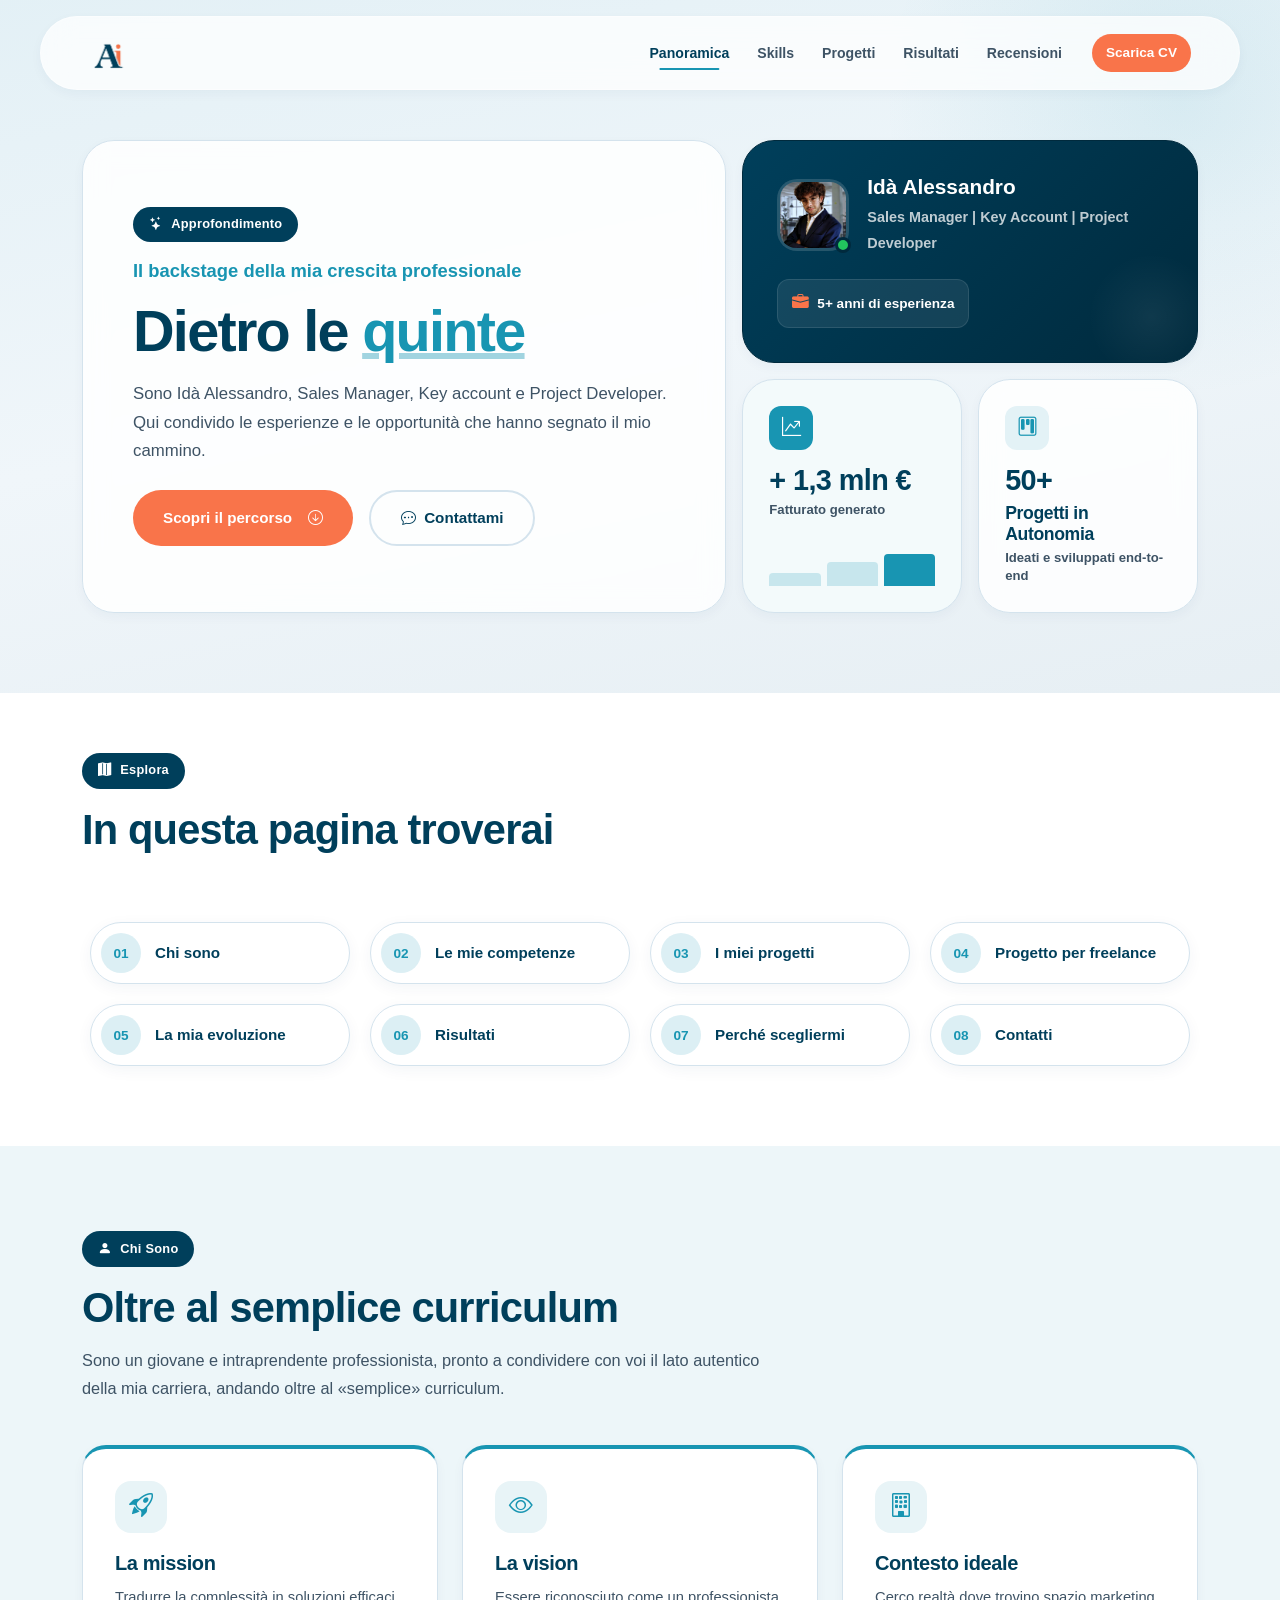
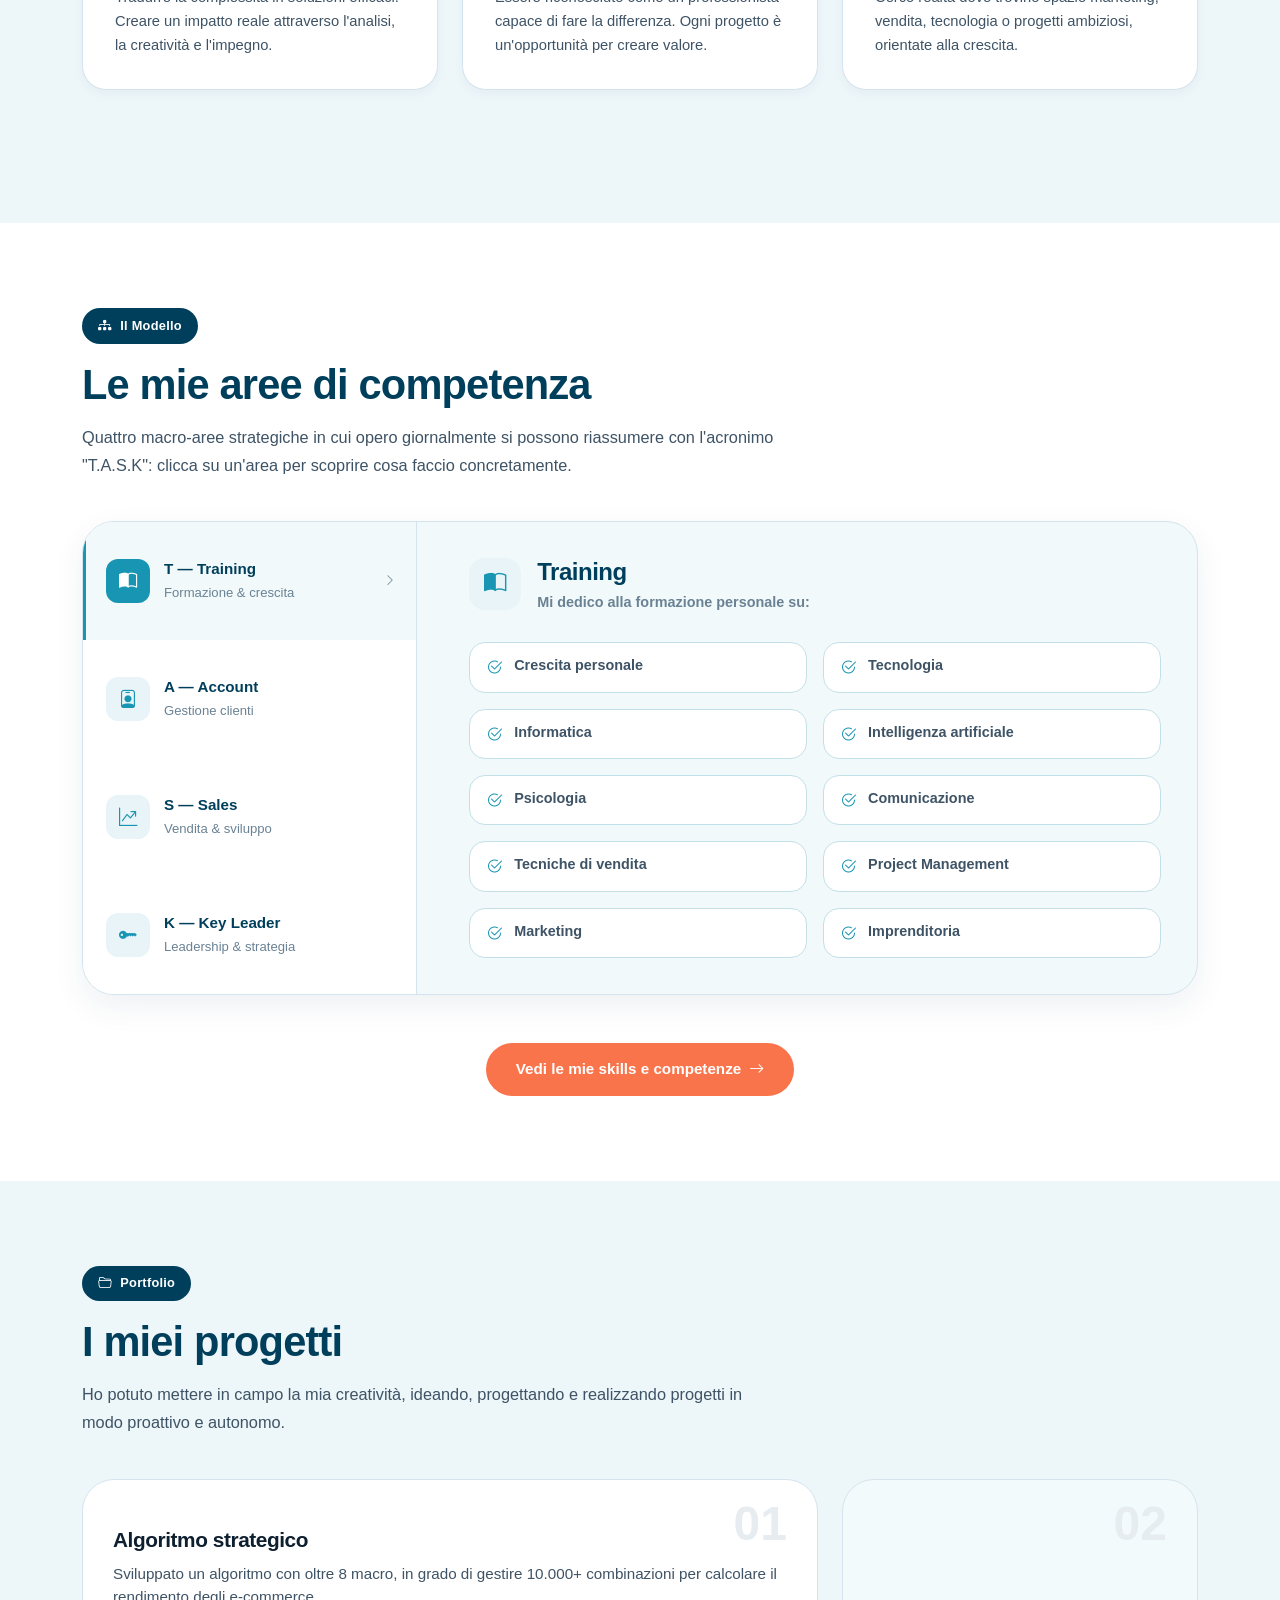
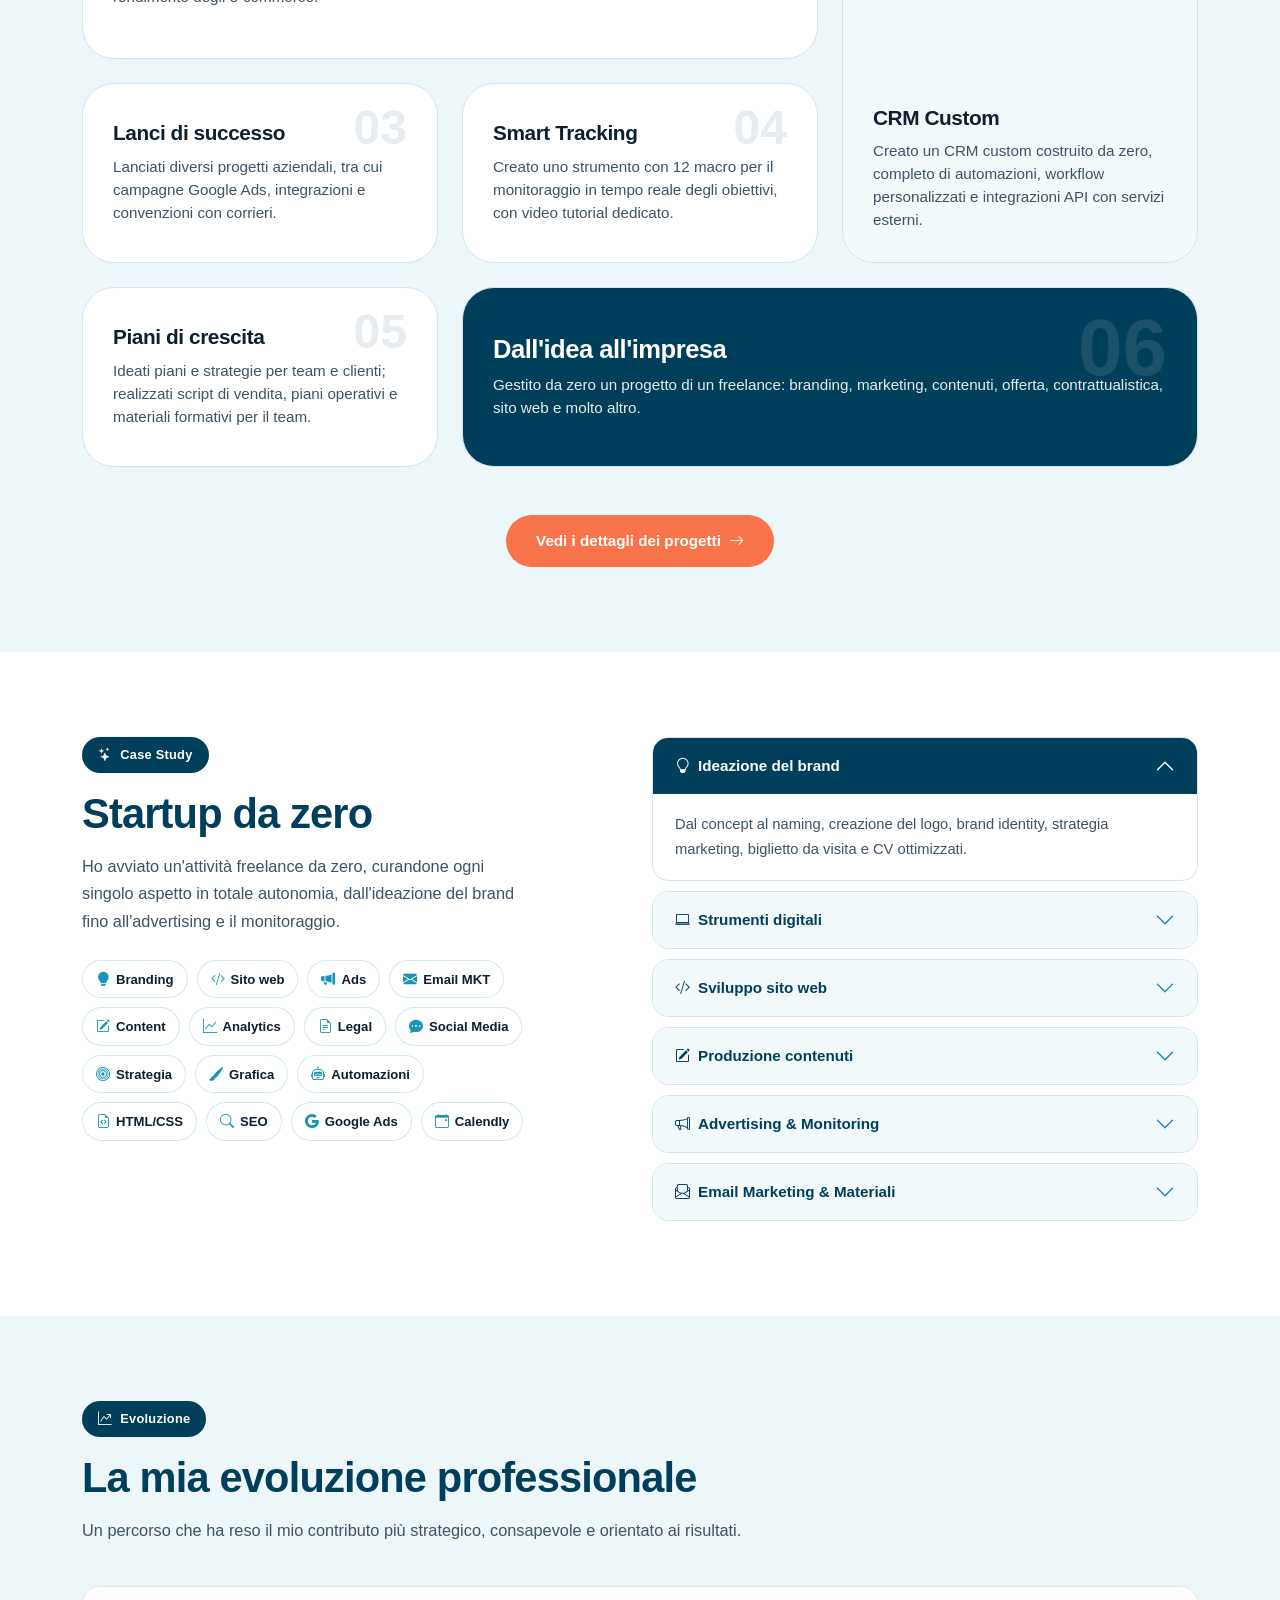
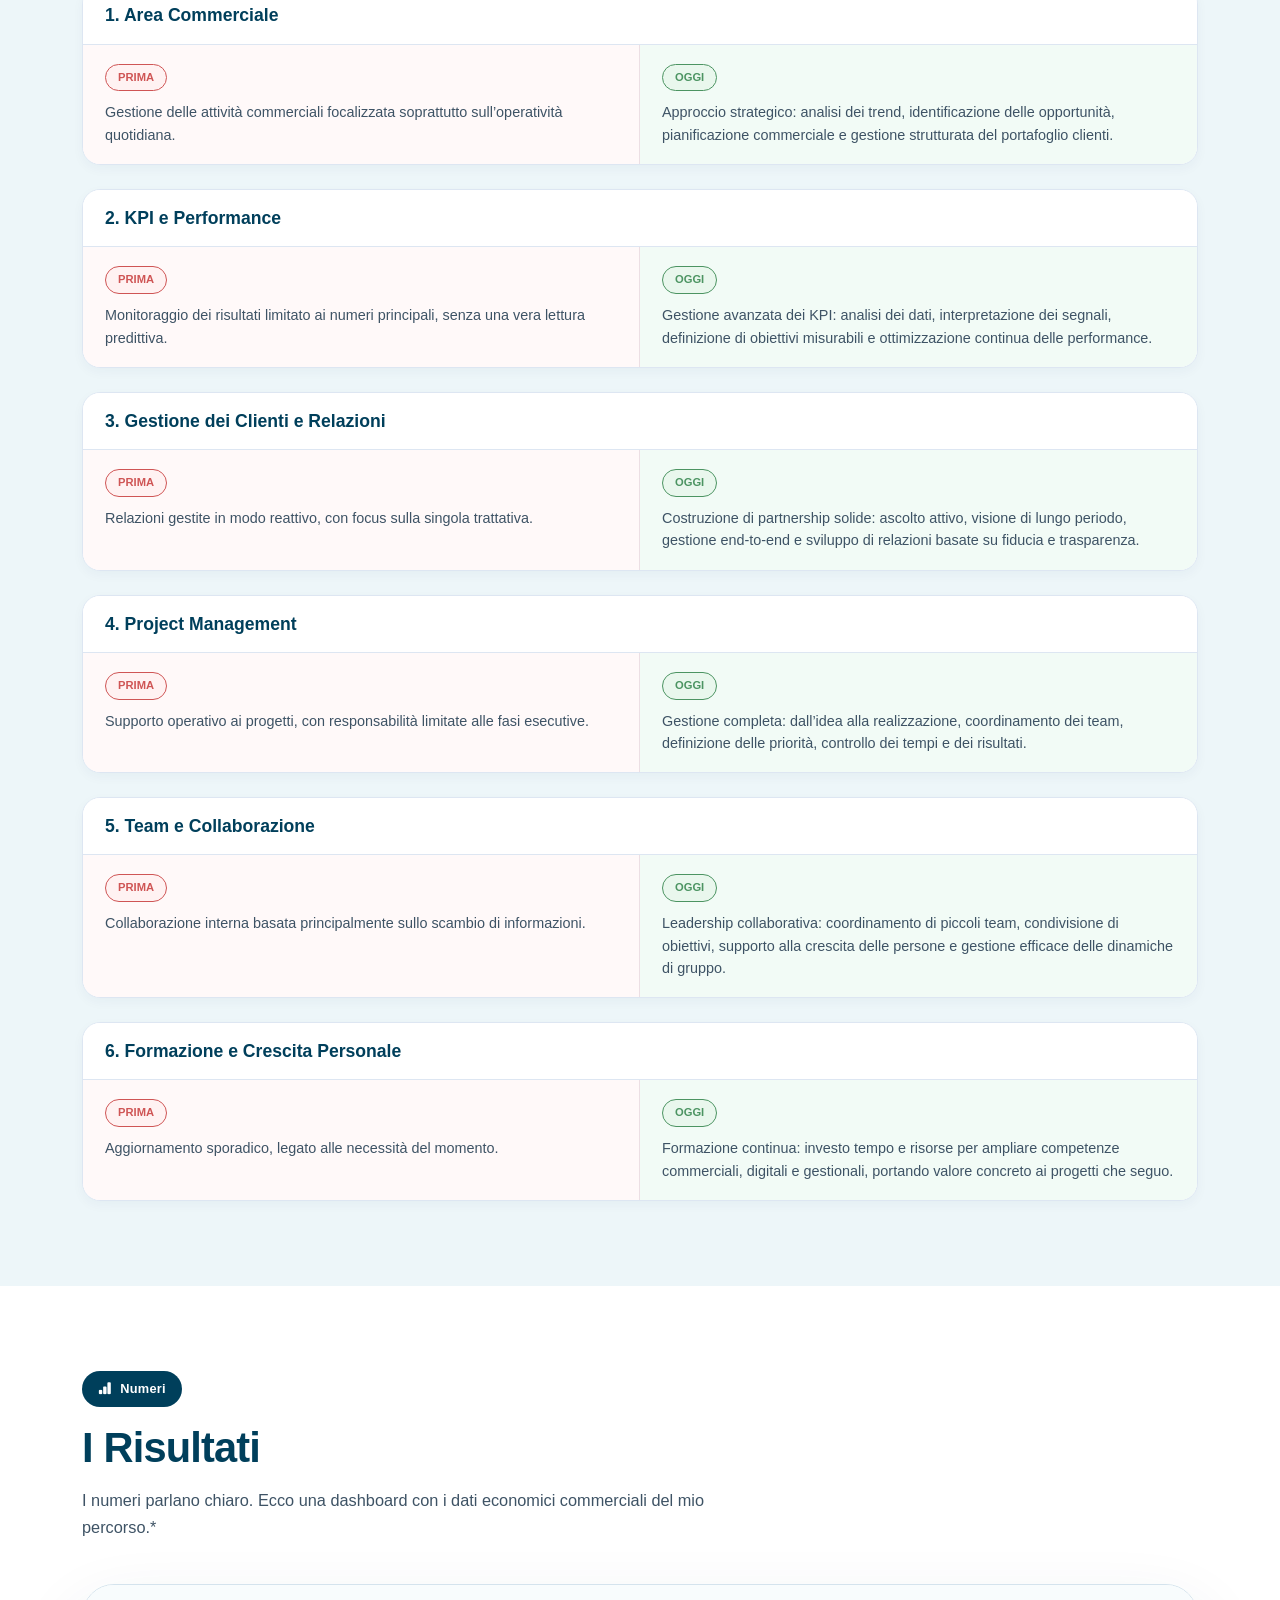
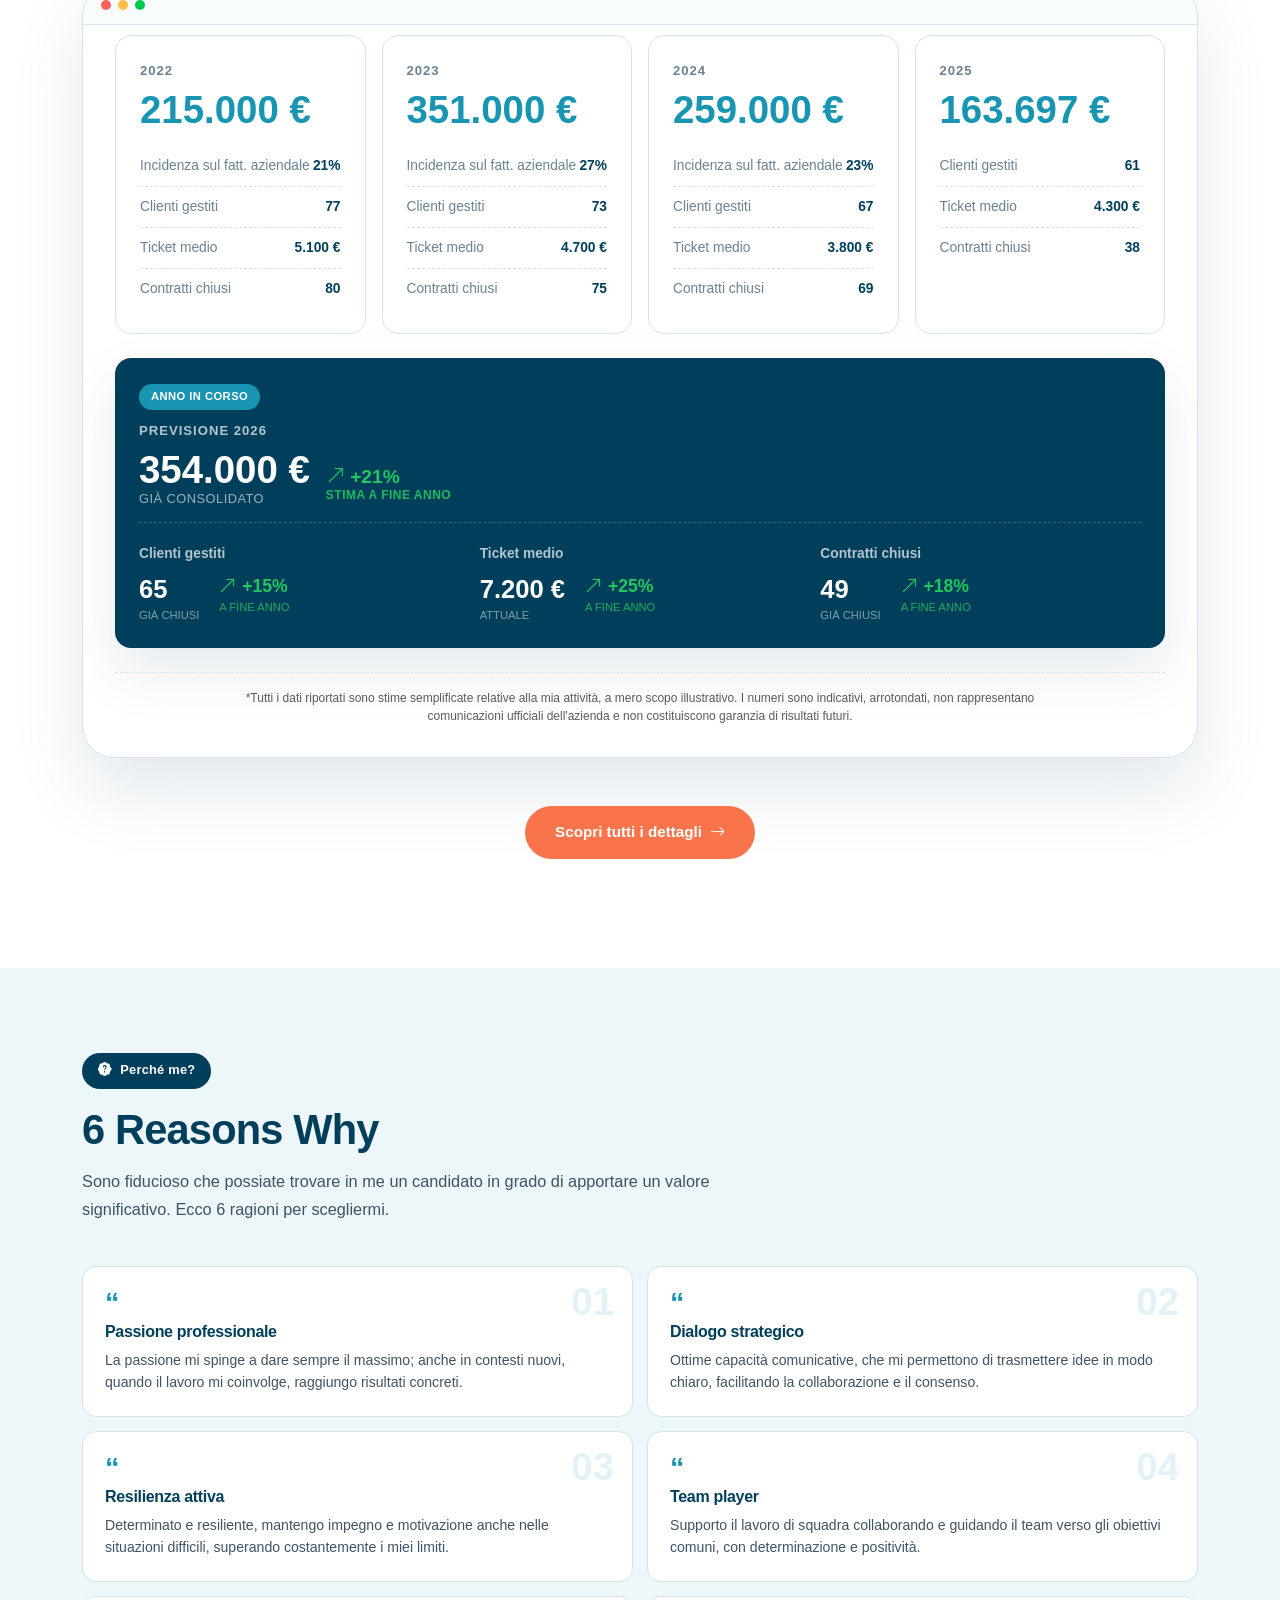
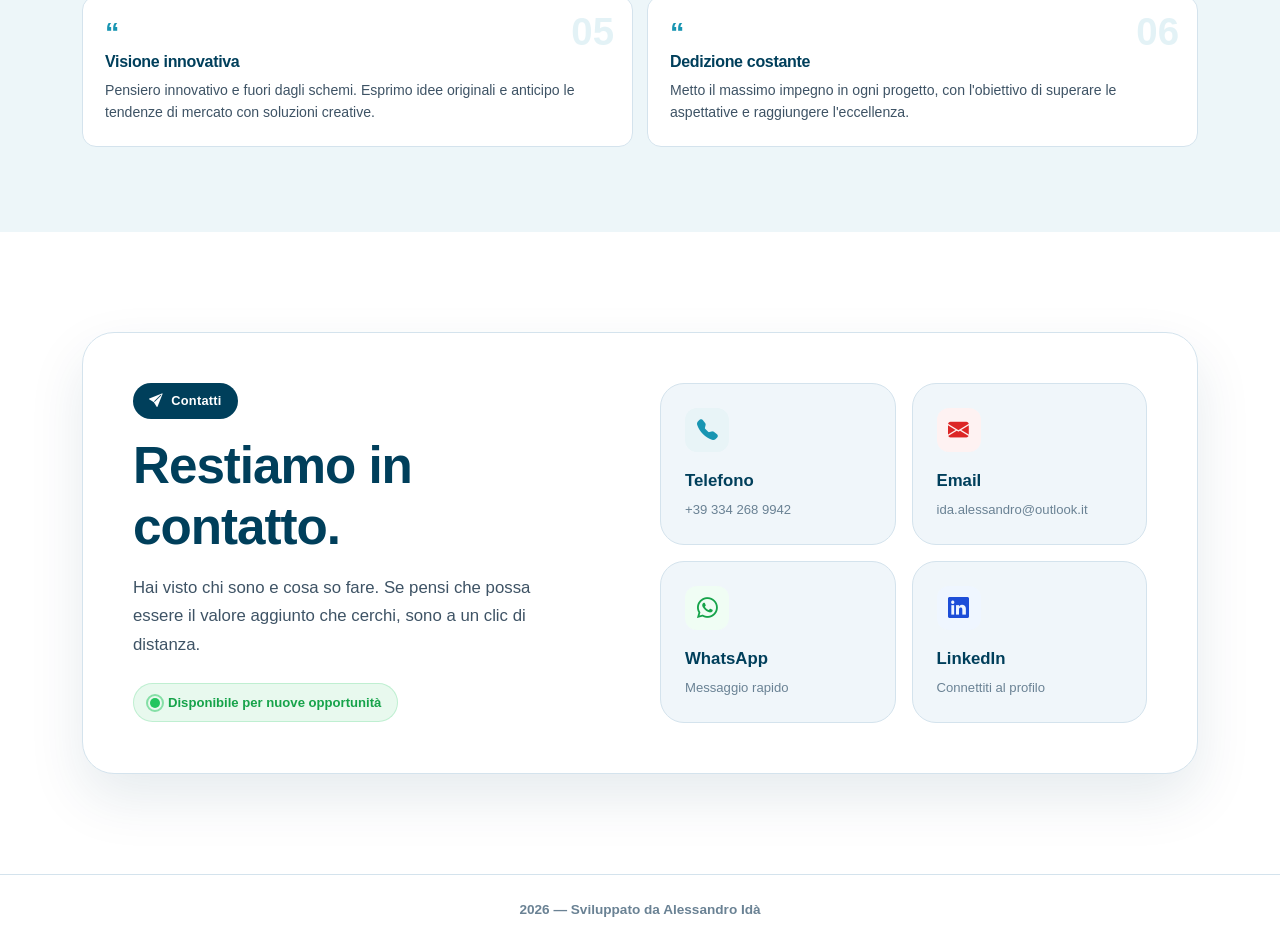
==== commit b5b19a92: "Update index.html" ====
--- a/index.html
+++ b/index.html
@@ -10,8 +10,7 @@
     <meta name="theme-color" content="#003f5b">
     <link href="https://fonts.googleapis.com" rel="preconnect">
     <link href="https://fonts.gstatic.com" rel="preconnect" crossorigin>
-    <link href="https://fonts.googleapis.com/css2?family=Inter:wght@300;400;500;600;700;800;900&display=swap"
-        rel="stylesheet">
+    <link href="https://fonts.googleapis.com/css2?family=Varela+Round&display=swap" rel="stylesheet">
     <link href="https://cdn.jsdelivr.net/npm/bootstrap@5.3.2/dist/css/bootstrap.min.css" rel="stylesheet">
     <link rel="stylesheet" href="https://cdn.jsdelivr.net/npm/bootstrap-icons@1.11.1/font/bootstrap-icons.css">
     <link href="https://unpkg.com/aos@2.3.1/dist/aos.css" rel="stylesheet">
@@ -79,12 +78,14 @@
                         <span class="d-md-none">Il backstage della mia crescita</span>
                         <span class="d-none d-md-inline">Il backstage della mia crescita professionale</span>
                     </p>
-                    <h1>Dietro le quinte</h1>
+                    <h1>Dietro le <span
+                            style="color: var(--second); text-decoration: underline; text-decoration-color: color-mix(in srgb, var(--second) 40%, transparent); text-decoration-thickness: 6px; text-underline-offset: 2px;">quinte</span></h1>
                     <p class="hero-lead">Sono Idà Alessandro, Sales Manager, Key account e Project Developer. Qui
                         condivido le esperienze e le opportunità che hanno segnato il mio cammino.</p>
 
                     <div class="hero-actions mt-4 d-flex flex-wrap gap-3">
-                        <a href="#page-index" class="btn-cta">Scopri il percorso <i class="bi bi-arrow-down-circle ms-2"></i></a>
+                        <a href="#page-index" class="btn-cta">Scopri il percorso <i
+                                class="bi bi-arrow-down-circle ms-2"></i></a>
                         <a href="#contatti" class="btn-outline"><i class="bi bi-chat-dots"></i> Contattami</a>
                     </div>
                 </div>
@@ -1042,6 +1043,8 @@
     <script src="https://unpkg.com/aos@2.3.1/dist/aos.js"></script>
     <script src="main.js"></script>
 
+    
+
 </body>
 
 </html>
